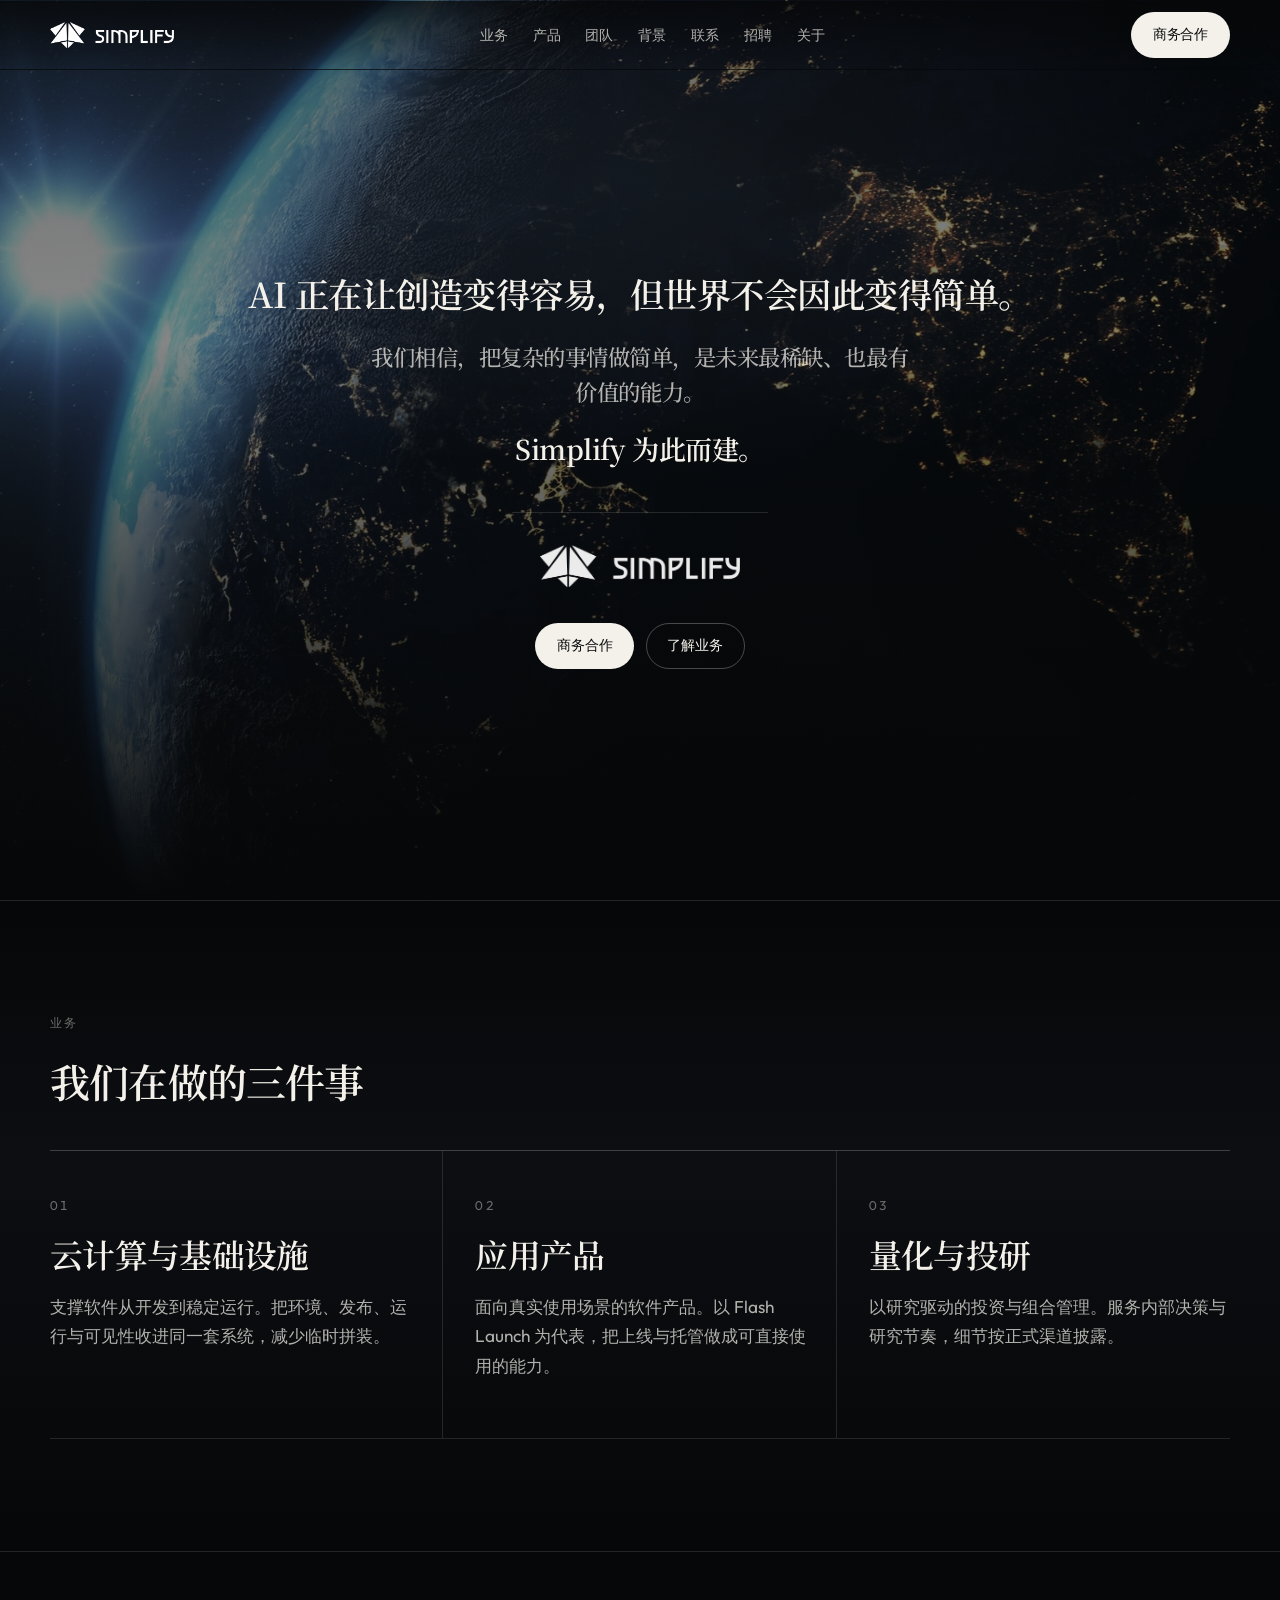
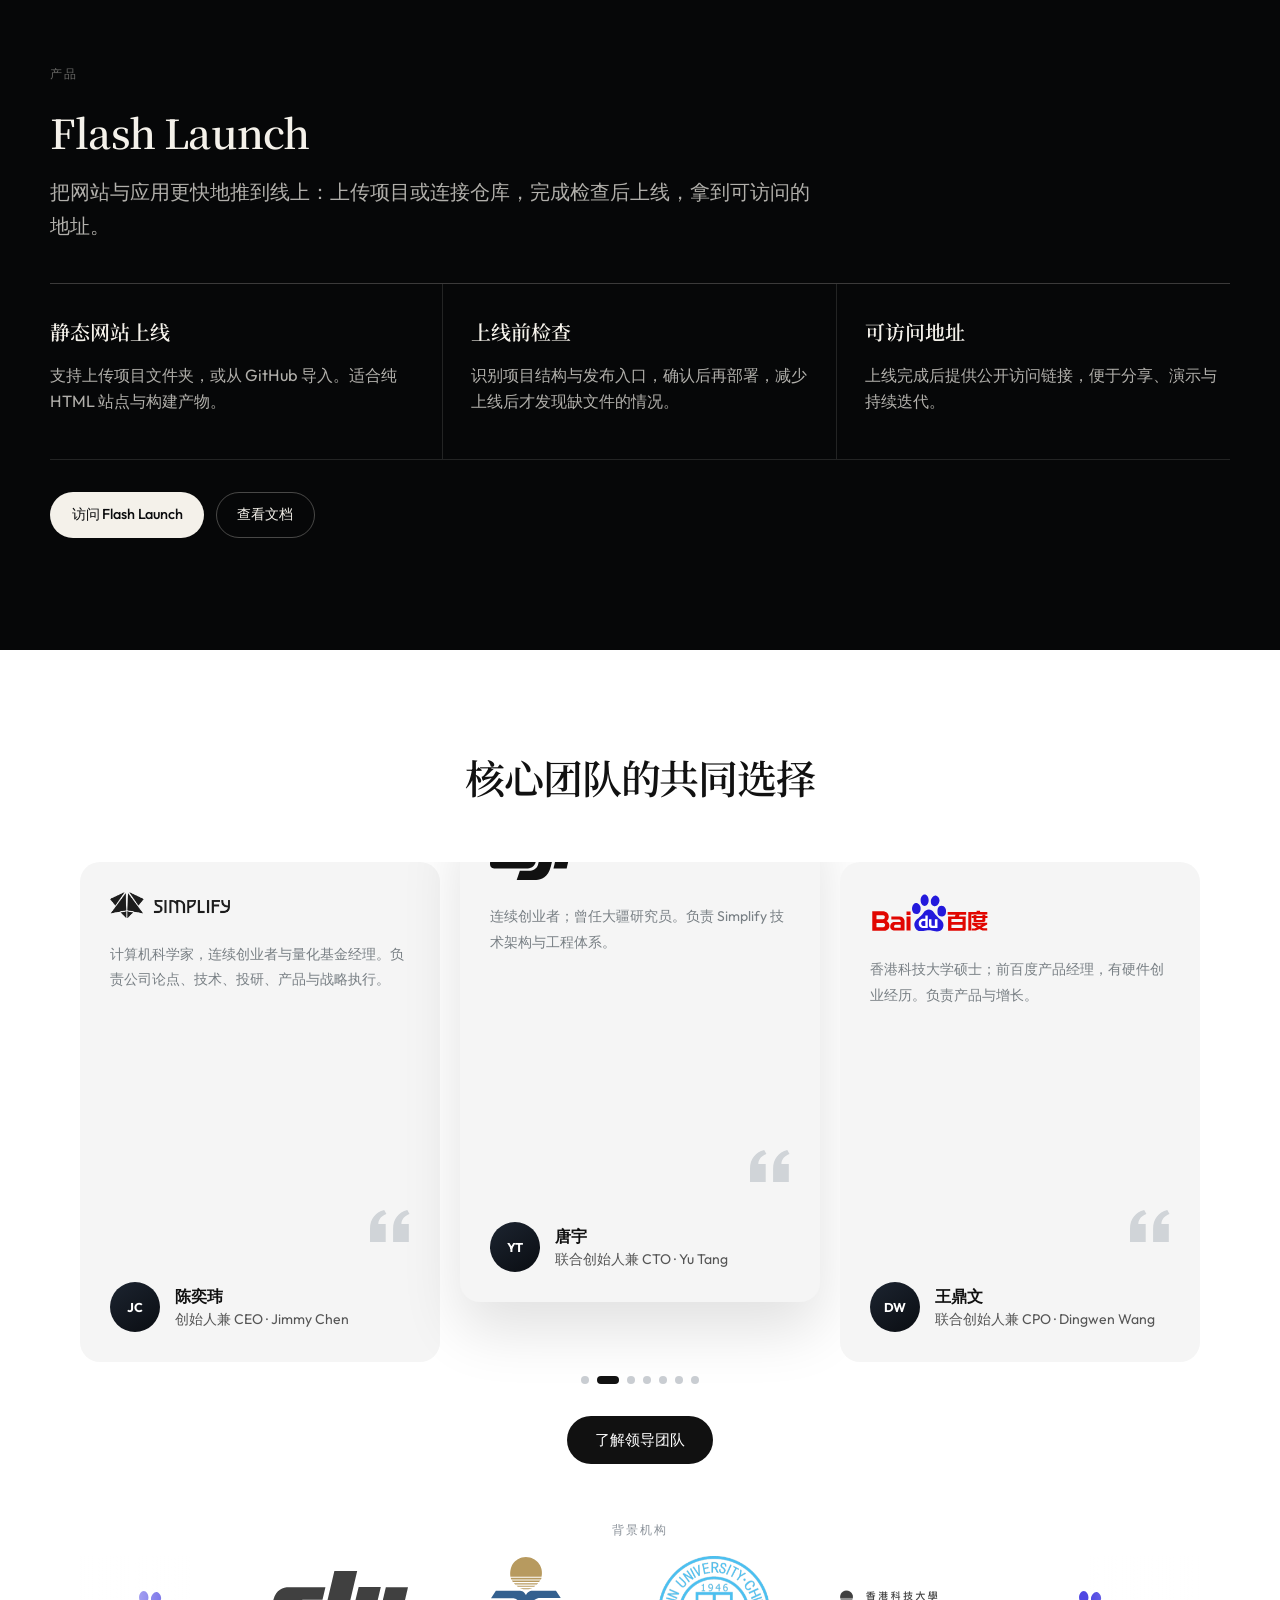
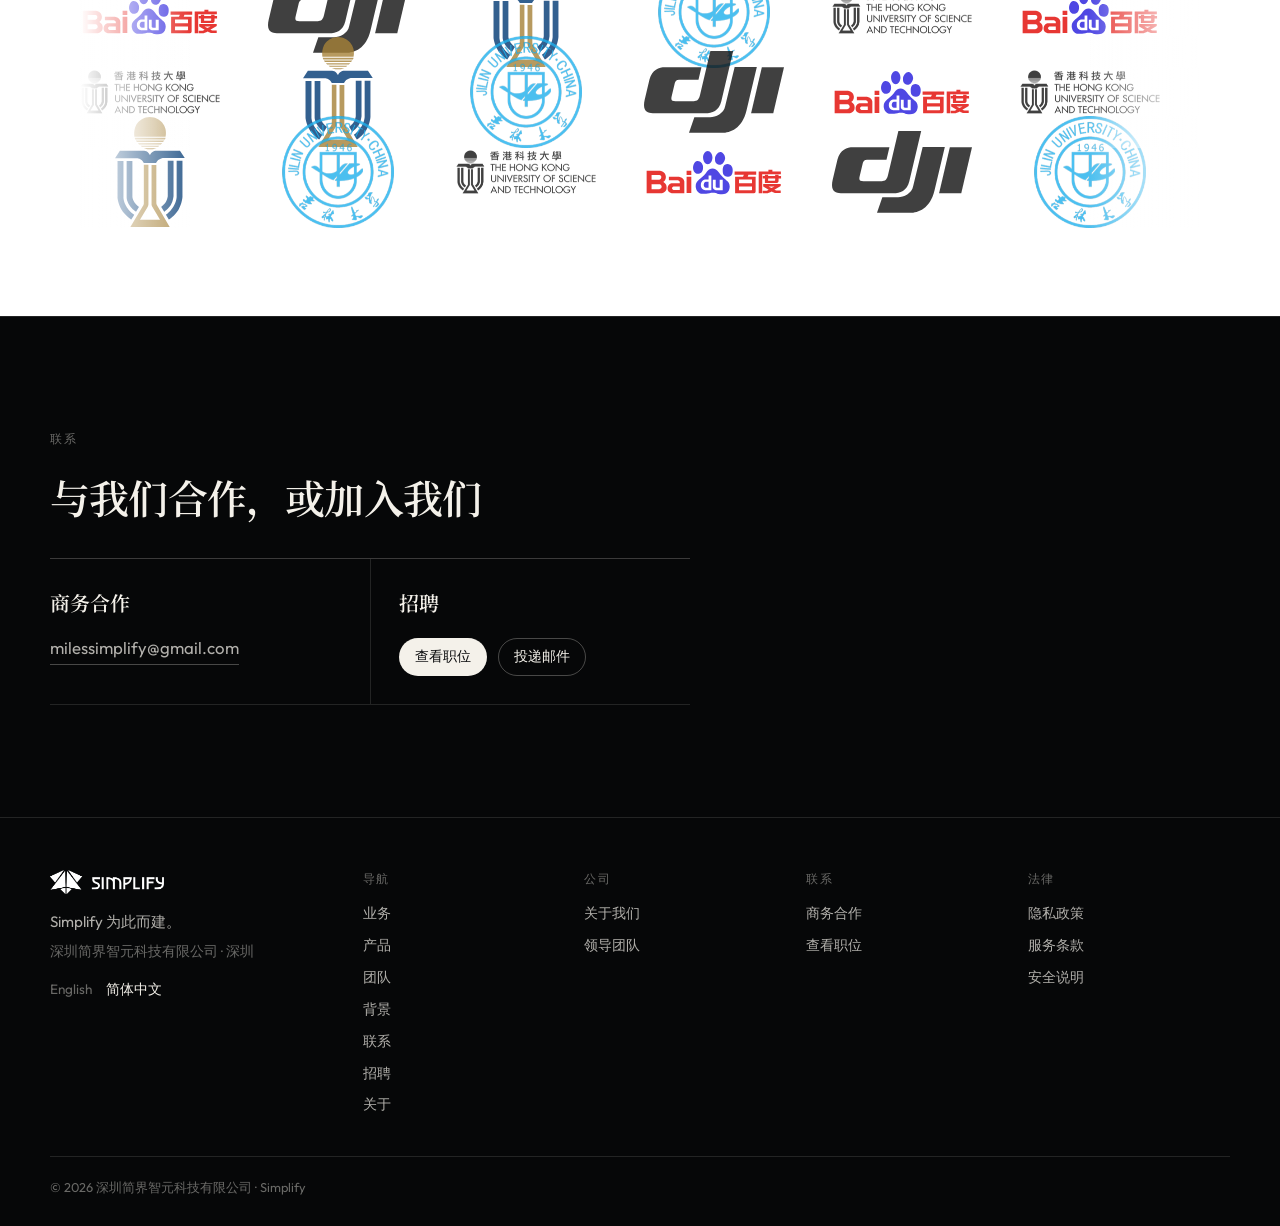
==== index.html @ 9beac7e3 "Keep the first thesis line from wrapping mid-phrase. Co-authored-by: Cursor <cursoragent@cursor.com>" ====
<!doctype html>
<html lang="zh-CN">
  <head>
    <meta charset="utf-8">
    <meta name="viewport" content="width=device-width, initial-scale=1">
    <title>Simplify · 深圳简界智元科技有限公司</title>
    <meta name="description" content="AI 正在让创造变得容易，但世界不会因此变得简单。我们相信，把复杂的事情做简单，是未来最稀缺、也最有价值的能力。Simplify 为此而建。">
    <meta name="theme-color" content="#060708">
    <link rel="canonical" href="https://add-miles.github.io/simplify-brand-site/">
    <meta property="og:type" content="website">
    <meta property="og:site_name" content="Simplify">
    <meta property="og:title" content="Simplify · 深圳简界智元科技有限公司">
    <meta property="og:description" content="AI 正在让创造变得容易，但世界不会因此变得简单。我们相信，把复杂的事情做简单，是未来最稀缺、也最有价值的能力。Simplify 为此而建。">
    <meta property="og:locale" content="zh_CN">
    <link rel="icon" href="assets/simplify-favicon-v2.svg" type="image/svg+xml">
    <link rel="preconnect" href="https://fonts.googleapis.com">
    <link rel="preconnect" href="https://fonts.gstatic.com" crossorigin>
    <link href="https://fonts.googleapis.com/css2?family=Noto+Serif+SC:wght@500;600;700&family=Outfit:wght@400;500;600;700&display=swap" rel="stylesheet">
    <link rel="stylesheet" href="css/site.css?v=3line-fix">
    <link rel="stylesheet" href="vendor/swiper/swiper-bundle.min.css">
  </head>
  <body>
    <header class="top" id="header" data-at-top="true">
      <div class="top-shell">
        <nav class="nav" aria-label="主导航">
          <a class="logo" href="./" aria-label="Simplify 首页">
            <img src="assets/simplify-logo-white.png" alt="SIMPLIFY" width="150" height="32">
          </a>
          <div class="nav-mid" id="nav-links">
            <a class="nav-a" href="#work">业务</a>
            <a class="nav-a" href="#products">产品</a>
            <a class="nav-a" href="#team">团队</a>
            <a class="nav-a" href="#background">背景</a>
            <a class="nav-a" href="#contact">联系</a>
            <a class="nav-a" href="https://simplify-net.com/zh-cn/careers/">招聘</a>
            <a class="nav-a" href="https://simplify-net.com/zh-cn/about/">关于</a>
          </div>
          <div class="nav-end">
            <a class="btn btn-light" href="#contact">商务合作</a>
            <button class="burger" type="button" id="menu-btn" aria-controls="nav-links" aria-expanded="false">
              <span class="sr">菜单</span>
              <i></i>
            </button>
          </div>
        </nav>
      </div>
    </header>

    <main id="main">
      <section class="hero" id="hero">
        <div class="hero-media" aria-hidden="true">
          <video class="hero-video" autoplay muted loop playsinline poster="assets/video/earth-poster.jpg">
            <source src="assets/video/earth-bg.mp4" type="video/mp4">
          </video>
          <div class="hero-veil"></div>
        </div>
        <div class="shell hero-inner" data-reveal>
          <h1 class="display">
            <span class="thesis-lead">AI 正在让创造变得容易，但世界不会因此变得简单。</span>
            <span class="thesis-belief">我们相信，把复杂的事情做简单，是未来最稀缺、也最有价值的能力。</span>
            <span class="thesis-close">Simplify 为此而建。</span>
          </h1>
          <div class="hero-brand">
            <img src="assets/simplify-logo-white.png" alt="SIMPLIFY" width="220" height="48">
          </div>
          <div class="actions">
            <a class="btn btn-light" href="#contact">商务合作</a>
            <a class="btn btn-ghost" href="#work">了解业务</a>
          </div>
        </div>
      </section>

      <section class="band band-work" id="work">
        <div class="shell" data-reveal>
          <p class="section-label">业务</p>
          <h2 class="title work-title">我们在做的三件事</h2>
          <div class="work-rail">
            <article class="work-item">
              <span class="work-index">01</span>
              <h3>云计算与基础设施</h3>
              <p>支撑软件从开发到稳定运行。把环境、发布、运行与可见性收进同一套系统，减少临时拼装。</p>
            </article>
            <article class="work-item">
              <span class="work-index">02</span>
              <h3>应用产品</h3>
              <p>面向真实使用场景的软件产品。以 Flash Launch 为代表，把上线与托管做成可直接使用的能力。</p>
            </article>
            <article class="work-item">
              <span class="work-index">03</span>
              <h3>量化与投研</h3>
              <p>以研究驱动的投资与组合管理。服务内部决策与研究节奏，细节按正式渠道披露。</p>
            </article>
          </div>
        </div>
      </section>

      <section class="band band-products" id="products">
        <div class="shell" data-reveal>
          <p class="section-label">产品</p>
          <h2 class="title">Flash Launch</h2>
          <p class="product-lead">把网站与应用更快地推到线上：上传项目或连接仓库，完成检查后上线，拿到可访问的地址。</p>
          <div class="product-panel">
            <article class="product-point">
              <h3>静态网站上线</h3>
              <p>支持上传项目文件夹，或从 GitHub 导入。适合纯 HTML 站点与构建产物。</p>
            </article>
            <article class="product-point">
              <h3>上线前检查</h3>
              <p>识别项目结构与发布入口，确认后再部署，减少上线后才发现缺文件的情况。</p>
            </article>
            <article class="product-point">
              <h3>可访问地址</h3>
              <p>上线完成后提供公开访问链接，便于分享、演示与持续迭代。</p>
            </article>
          </div>
          <div class="actions product-actions">
            <a class="btn btn-light" href="https://www.flashlaunch.net/" target="_blank" rel="noopener noreferrer">访问 Flash Launch</a>
            <a class="btn btn-ghost" href="https://www.flashlaunch.net/docs/flash-launch/deploy-a-static-site" target="_blank" rel="noopener noreferrer">查看文档</a>
          </div>
        </div>
      </section>

      <section class="sx-light-section" id="team">
        <div class="sx-light-inner">
          <div class="sx-heading-wrap">
            <h2 class="sx-heading">核心团队的共同选择</h2>
          </div>
          <div class="div-block-34">
            <div class="swiper team_swiper">
              <div class="swiper-wrapper team_swiper_w">
                <div class="swiper-slide team_swiper_slide">
                  <div class="team_swiper_item">
                    <div class="div-block-37">
                      <img class="image-14 sx-logo-on-light" src="assets/simplify-logo-white.png" alt="" loading="lazy" width="120" height="40">
                      <div class="div-block-38">
                        <div class="div-block-35">
                          <p class="paragraph-2">计算机科学家，连续创业者与量化基金经理。负责公司论点、技术、投研、产品与战略执行。</p>
                        </div>
                        <div class="div-block-36">
                          <img class="image-15" src="assets/quote-sparkx.svg" alt="" width="40" height="32" loading="lazy">
                        </div>
                      </div>
                    </div>
                    <div class="div-block-39">
                      <span class="image-16" aria-hidden="true">JC</span>
                      <div class="div-block-40">
                        <h3 class="heading-4">陈奕玮</h3>
                        <div class="text-block-7">创始人兼 CEO · Jimmy Chen</div>
                      </div>
                    </div>
                  </div>
                </div>
                <div class="swiper-slide team_swiper_slide">
                  <div class="team_swiper_item">
                    <div class="div-block-37">
                      <img class="image-14" src="assets/logos/dji-dark.svg" alt="" loading="lazy" width="120" height="40">
                      <div class="div-block-38">
                        <div class="div-block-35">
                          <p class="paragraph-2">连续创业者；曾任大疆研究员。负责 Simplify 技术架构与工程体系。</p>
                        </div>
                        <div class="div-block-36">
                          <img class="image-15" src="assets/quote-sparkx.svg" alt="" width="40" height="32" loading="lazy">
                        </div>
                      </div>
                    </div>
                    <div class="div-block-39">
                      <span class="image-16" aria-hidden="true">YT</span>
                      <div class="div-block-40">
                        <h3 class="heading-4">唐宇</h3>
                        <div class="text-block-7">联合创始人兼 CTO · Yu Tang</div>
                      </div>
                    </div>
                  </div>
                </div>
                <div class="swiper-slide team_swiper_slide">
                  <div class="team_swiper_item">
                    <div class="div-block-37">
                      <img class="image-14" src="assets/logos/baidu.svg" alt="" loading="lazy" width="120" height="40">
                      <div class="div-block-38">
                        <div class="div-block-35">
                          <p class="paragraph-2">香港科技大学硕士；前百度产品经理，有硬件创业经历。负责产品与增长。</p>
                        </div>
                        <div class="div-block-36">
                          <img class="image-15" src="assets/quote-sparkx.svg" alt="" width="40" height="32" loading="lazy">
                        </div>
                      </div>
                    </div>
                    <div class="div-block-39">
                      <span class="image-16" aria-hidden="true">DW</span>
                      <div class="div-block-40">
                        <h3 class="heading-4">王鼎文</h3>
                        <div class="text-block-7">联合创始人兼 CPO · Dingwen Wang</div>
                      </div>
                    </div>
                  </div>
                </div>
                <div class="swiper-slide team_swiper_slide">
                  <div class="team_swiper_item">
                    <div class="div-block-37">
                      <img class="image-14 logo-darken" src="assets/logos/hkust-word.png" alt="" loading="lazy" width="120" height="40">
                      <div class="div-block-38">
                        <div class="div-block-35">
                          <p class="paragraph-2">公开市场研究、交易与投资组合管理。在 Simplify 侧负责美股多空与组合相关决策。</p>
                        </div>
                        <div class="div-block-36">
                          <img class="image-15" src="assets/quote-sparkx.svg" alt="" width="40" height="32" loading="lazy">
                        </div>
                      </div>
                    </div>
                    <div class="div-block-39">
                      <span class="image-16" aria-hidden="true">TG</span>
                      <div class="div-block-40">
                        <h3 class="heading-4">郭同顺</h3>
                        <div class="text-block-7">美股多空股票基金经理 · Tongshun Guo</div>
                      </div>
                    </div>
                  </div>
                </div>
                <div class="swiper-slide team_swiper_slide">
                  <div class="team_swiper_item">
                    <div class="div-block-37">
                      <img class="image-14 sx-logo-on-light" src="assets/simplify-logo-white.png" alt="" loading="lazy" width="120" height="40">
                      <div class="div-block-38">
                        <div class="div-block-35">
                          <p class="paragraph-2">业务拓展、商务与伙伴关系，对接外部资源与机构沟通。</p>
                        </div>
                        <div class="div-block-36">
                          <img class="image-15" src="assets/quote-sparkx.svg" alt="" width="40" height="32" loading="lazy">
                        </div>
                      </div>
                    </div>
                    <div class="div-block-39">
                      <span class="image-16" aria-hidden="true">JL</span>
                      <div class="div-block-40">
                        <h3 class="heading-4">廖俊承</h3>
                        <div class="text-block-7">商务发展与商业合作 · Juncheng Liao</div>
                      </div>
                    </div>
                  </div>
                </div>
                <div class="swiper-slide team_swiper_slide">
                  <div class="team_swiper_item">
                    <div class="div-block-37">
                      <img class="image-14" src="assets/logos/hkust-symbol.svg" alt="" loading="lazy" width="120" height="40">
                      <div class="div-block-38">
                        <div class="div-block-35">
                          <p class="paragraph-2">工程交付与产品实现，把方案推进到可运行的状态。</p>
                        </div>
                        <div class="div-block-36">
                          <img class="image-15" src="assets/quote-sparkx.svg" alt="" width="40" height="32" loading="lazy">
                        </div>
                      </div>
                    </div>
                    <div class="div-block-39">
                      <span class="image-16" aria-hidden="true">XB</span>
                      <div class="div-block-40">
                        <h3 class="heading-4">徐彼岸</h3>
                        <div class="text-block-7">创始工程师 · Xu Bian</div>
                      </div>
                    </div>
                  </div>
                </div>
                <div class="swiper-slide team_swiper_slide">
                  <div class="team_swiper_item">
                    <div class="div-block-37">
                      <img class="image-14" src="assets/logos/jlu.png" alt="" loading="lazy" width="120" height="40">
                      <div class="div-block-38">
                        <div class="div-block-35">
                          <p class="paragraph-2">吉林大学公共管理与法学双学位；香港科技大学硕士。负责法务与运营。</p>
                        </div>
                        <div class="div-block-36">
                          <img class="image-15" src="assets/quote-sparkx.svg" alt="" width="40" height="32" loading="lazy">
                        </div>
                      </div>
                    </div>
                    <div class="div-block-39">
                      <span class="image-16" aria-hidden="true">YZ</span>
                      <div class="div-block-40">
                        <h3 class="heading-4">郑宇琛</h3>
                        <div class="text-block-7">法务与运营 · Yuchen Zheng</div>
                      </div>
                    </div>
                  </div>
                </div>
              </div>
              <div class="swiper-pagination team_s_p"></div>
            </div>
            <a class="sx-case-btn" href="https://simplify-net.com/zh-cn/leadership/">了解领导团队</a>
          </div>

          <div class="div-block-41" id="background">
            <p class="sx-bg-label">背景机构</p>
            <div class="logos-marquee" aria-label="机构标识滚动">
              <div class="home-logo-wrapper">
            <div class="clients-grid logo-animate">
              <img class="client-logo" src="assets/logos/baidu.svg" alt="" loading="eager" width="140" height="70">
              <img class="client-logo" src="assets/logos/dji-dark.svg" alt="" loading="eager" width="140" height="70">
              <img class="client-logo" src="assets/logos/hkust-symbol.svg" alt="" loading="eager" width="140" height="70">
              <img class="client-logo" src="assets/logos/jlu.png" alt="" loading="eager" width="140" height="70">
              <img class="client-logo logo-darken" src="assets/logos/hkust-word.png" alt="" loading="eager" width="140" height="70">
              <img class="client-logo" src="assets/logos/baidu.svg" alt="" loading="eager" width="140" height="70">
              <img class="client-logo" src="assets/logos/dji-dark.svg" alt="" loading="eager" width="140" height="70">
              <img class="client-logo" src="assets/logos/jlu.png" alt="" loading="eager" width="140" height="70">
              <img class="client-logo" src="assets/logos/hkust-symbol.svg" alt="" loading="eager" width="140" height="70">
              <img class="client-logo logo-darken" src="assets/logos/hkust-word.png" alt="" loading="eager" width="140" height="70">
            </div>
            <div class="clients-grid logo-animate" aria-hidden="true">
              <img class="client-logo" src="assets/logos/baidu.svg" alt="" loading="eager" width="140" height="70">
              <img class="client-logo" src="assets/logos/dji-dark.svg" alt="" loading="eager" width="140" height="70">
              <img class="client-logo" src="assets/logos/hkust-symbol.svg" alt="" loading="eager" width="140" height="70">
              <img class="client-logo" src="assets/logos/jlu.png" alt="" loading="eager" width="140" height="70">
              <img class="client-logo logo-darken" src="assets/logos/hkust-word.png" alt="" loading="eager" width="140" height="70">
              <img class="client-logo" src="assets/logos/baidu.svg" alt="" loading="eager" width="140" height="70">
              <img class="client-logo" src="assets/logos/dji-dark.svg" alt="" loading="eager" width="140" height="70">
              <img class="client-logo" src="assets/logos/jlu.png" alt="" loading="eager" width="140" height="70">
              <img class="client-logo" src="assets/logos/hkust-symbol.svg" alt="" loading="eager" width="140" height="70">
              <img class="client-logo logo-darken" src="assets/logos/hkust-word.png" alt="" loading="eager" width="140" height="70">
            </div>
            <div class="clients-grid logo-animate" aria-hidden="true">
              <img class="client-logo" src="assets/logos/baidu.svg" alt="" loading="eager" width="140" height="70">
              <img class="client-logo" src="assets/logos/dji-dark.svg" alt="" loading="eager" width="140" height="70">
              <img class="client-logo" src="assets/logos/hkust-symbol.svg" alt="" loading="eager" width="140" height="70">
              <img class="client-logo" src="assets/logos/jlu.png" alt="" loading="eager" width="140" height="70">
              <img class="client-logo logo-darken" src="assets/logos/hkust-word.png" alt="" loading="eager" width="140" height="70">
              <img class="client-logo" src="assets/logos/baidu.svg" alt="" loading="eager" width="140" height="70">
              <img class="client-logo" src="assets/logos/dji-dark.svg" alt="" loading="eager" width="140" height="70">
              <img class="client-logo" src="assets/logos/jlu.png" alt="" loading="eager" width="140" height="70">
              <img class="client-logo" src="assets/logos/hkust-symbol.svg" alt="" loading="eager" width="140" height="70">
              <img class="client-logo logo-darken" src="assets/logos/hkust-word.png" alt="" loading="eager" width="140" height="70">
            </div>
                <div class="home-logo-left-gradient" aria-hidden="true"></div>
                <div class="home-logo-left-gradient right" aria-hidden="true"></div>
              </div>
              <div class="home-logo-wrapper bottom">
            <div class="clients-grid logo-animate-alt">
              <img class="client-logo logo-darken" src="assets/logos/hkust-word.png" alt="" loading="eager" width="140" height="70">
              <img class="client-logo" src="assets/logos/hkust-symbol.svg" alt="" loading="eager" width="140" height="70">
              <img class="client-logo" src="assets/logos/jlu.png" alt="" loading="eager" width="140" height="70">
              <img class="client-logo" src="assets/logos/dji-dark.svg" alt="" loading="eager" width="140" height="70">
              <img class="client-logo" src="assets/logos/baidu.svg" alt="" loading="eager" width="140" height="70">
              <img class="client-logo logo-darken" src="assets/logos/hkust-word.png" alt="" loading="eager" width="140" height="70">
              <img class="client-logo" src="assets/logos/jlu.png" alt="" loading="eager" width="140" height="70">
              <img class="client-logo" src="assets/logos/hkust-symbol.svg" alt="" loading="eager" width="140" height="70">
              <img class="client-logo" src="assets/logos/dji-dark.svg" alt="" loading="eager" width="140" height="70">
              <img class="client-logo" src="assets/logos/baidu.svg" alt="" loading="eager" width="140" height="70">
            </div>
            <div class="clients-grid logo-animate-alt" aria-hidden="true">
              <img class="client-logo logo-darken" src="assets/logos/hkust-word.png" alt="" loading="eager" width="140" height="70">
              <img class="client-logo" src="assets/logos/hkust-symbol.svg" alt="" loading="eager" width="140" height="70">
              <img class="client-logo" src="assets/logos/jlu.png" alt="" loading="eager" width="140" height="70">
              <img class="client-logo" src="assets/logos/dji-dark.svg" alt="" loading="eager" width="140" height="70">
              <img class="client-logo" src="assets/logos/baidu.svg" alt="" loading="eager" width="140" height="70">
              <img class="client-logo logo-darken" src="assets/logos/hkust-word.png" alt="" loading="eager" width="140" height="70">
              <img class="client-logo" src="assets/logos/jlu.png" alt="" loading="eager" width="140" height="70">
              <img class="client-logo" src="assets/logos/hkust-symbol.svg" alt="" loading="eager" width="140" height="70">
              <img class="client-logo" src="assets/logos/dji-dark.svg" alt="" loading="eager" width="140" height="70">
              <img class="client-logo" src="assets/logos/baidu.svg" alt="" loading="eager" width="140" height="70">
            </div>
            <div class="clients-grid logo-animate-alt" aria-hidden="true">
              <img class="client-logo logo-darken" src="assets/logos/hkust-word.png" alt="" loading="eager" width="140" height="70">
              <img class="client-logo" src="assets/logos/hkust-symbol.svg" alt="" loading="eager" width="140" height="70">
              <img class="client-logo" src="assets/logos/jlu.png" alt="" loading="eager" width="140" height="70">
              <img class="client-logo" src="assets/logos/dji-dark.svg" alt="" loading="eager" width="140" height="70">
              <img class="client-logo" src="assets/logos/baidu.svg" alt="" loading="eager" width="140" height="70">
              <img class="client-logo logo-darken" src="assets/logos/hkust-word.png" alt="" loading="eager" width="140" height="70">
              <img class="client-logo" src="assets/logos/jlu.png" alt="" loading="eager" width="140" height="70">
              <img class="client-logo" src="assets/logos/hkust-symbol.svg" alt="" loading="eager" width="140" height="70">
              <img class="client-logo" src="assets/logos/dji-dark.svg" alt="" loading="eager" width="140" height="70">
              <img class="client-logo" src="assets/logos/baidu.svg" alt="" loading="eager" width="140" height="70">
            </div>
                <div class="home-logo-left-gradient" aria-hidden="true"></div>
                <div class="home-logo-left-gradient right" aria-hidden="true"></div>
              </div>
              <div class="home-logo-wrapper bottom">
            <div class="clients-grid logo-animate logo-fast">
              <img class="client-logo" src="assets/logos/hkust-symbol.svg" alt="" loading="eager" width="140" height="70">
              <img class="client-logo" src="assets/logos/jlu.png" alt="" loading="eager" width="140" height="70">
              <img class="client-logo logo-darken" src="assets/logos/hkust-word.png" alt="" loading="eager" width="140" height="70">
              <img class="client-logo" src="assets/logos/baidu.svg" alt="" loading="eager" width="140" height="70">
              <img class="client-logo" src="assets/logos/dji-dark.svg" alt="" loading="eager" width="140" height="70">
              <img class="client-logo" src="assets/logos/jlu.png" alt="" loading="eager" width="140" height="70">
              <img class="client-logo" src="assets/logos/hkust-symbol.svg" alt="" loading="eager" width="140" height="70">
              <img class="client-logo logo-darken" src="assets/logos/hkust-word.png" alt="" loading="eager" width="140" height="70">
              <img class="client-logo" src="assets/logos/baidu.svg" alt="" loading="eager" width="140" height="70">
              <img class="client-logo" src="assets/logos/dji-dark.svg" alt="" loading="eager" width="140" height="70">
            </div>
            <div class="clients-grid logo-animate logo-fast" aria-hidden="true">
              <img class="client-logo" src="assets/logos/hkust-symbol.svg" alt="" loading="eager" width="140" height="70">
              <img class="client-logo" src="assets/logos/jlu.png" alt="" loading="eager" width="140" height="70">
              <img class="client-logo logo-darken" src="assets/logos/hkust-word.png" alt="" loading="eager" width="140" height="70">
              <img class="client-logo" src="assets/logos/baidu.svg" alt="" loading="eager" width="140" height="70">
              <img class="client-logo" src="assets/logos/dji-dark.svg" alt="" loading="eager" width="140" height="70">
              <img class="client-logo" src="assets/logos/jlu.png" alt="" loading="eager" width="140" height="70">
              <img class="client-logo" src="assets/logos/hkust-symbol.svg" alt="" loading="eager" width="140" height="70">
              <img class="client-logo logo-darken" src="assets/logos/hkust-word.png" alt="" loading="eager" width="140" height="70">
              <img class="client-logo" src="assets/logos/baidu.svg" alt="" loading="eager" width="140" height="70">
              <img class="client-logo" src="assets/logos/dji-dark.svg" alt="" loading="eager" width="140" height="70">
            </div>
            <div class="clients-grid logo-animate logo-fast" aria-hidden="true">
              <img class="client-logo" src="assets/logos/hkust-symbol.svg" alt="" loading="eager" width="140" height="70">
              <img class="client-logo" src="assets/logos/jlu.png" alt="" loading="eager" width="140" height="70">
              <img class="client-logo logo-darken" src="assets/logos/hkust-word.png" alt="" loading="eager" width="140" height="70">
              <img class="client-logo" src="assets/logos/baidu.svg" alt="" loading="eager" width="140" height="70">
              <img class="client-logo" src="assets/logos/dji-dark.svg" alt="" loading="eager" width="140" height="70">
              <img class="client-logo" src="assets/logos/jlu.png" alt="" loading="eager" width="140" height="70">
              <img class="client-logo" src="assets/logos/hkust-symbol.svg" alt="" loading="eager" width="140" height="70">
              <img class="client-logo logo-darken" src="assets/logos/hkust-word.png" alt="" loading="eager" width="140" height="70">
              <img class="client-logo" src="assets/logos/baidu.svg" alt="" loading="eager" width="140" height="70">
              <img class="client-logo" src="assets/logos/dji-dark.svg" alt="" loading="eager" width="140" height="70">
            </div>
                <div class="home-logo-left-gradient" aria-hidden="true"></div>
                <div class="home-logo-left-gradient right" aria-hidden="true"></div>
              </div>
            </div>
          </div>
        </div>
      </section>

      <section class="band band-contact" id="contact">
        <div class="shell contact-shell" data-reveal>
          <p class="section-label">联系</p>
          <h2 class="title">与我们合作，或加入我们</h2>
          <div class="contact-panel">
            <article class="contact">
              <h3>商务合作</h3>
              <a class="mail" href="mailto:milessimplify@gmail.com?subject=商务合作-Simplify">milessimplify@gmail.com</a>
            </article>
            <article class="contact">
              <h3>招聘</h3>
              <div class="actions">
                <a class="btn btn-light btn-sm" href="https://simplify-net.com/zh-cn/careers/">查看职位</a>
                <a class="btn btn-ghost btn-sm" href="mailto:career@simplify-net.com?subject=求职申请">投递邮件</a>
              </div>
            </article>
          </div>
        </div>
      </section>
    </main>

    <footer class="foot">
      <div class="shell foot-grid">
        <div class="foot-brand">
          <img src="assets/simplify-logo-white.png" alt="SIMPLIFY" width="132" height="28">
          <p class="foot-tag">Simplify 为此而建。</p>
          <p class="foot-entity">深圳简界智元科技有限公司 · 深圳</p>
          <div class="lang">
            <a href="https://simplify-net.com/" lang="en">English</a>
            <a href="./" lang="zh-CN" aria-current="true">简体中文</a>
          </div>
        </div>
        <div class="foot-col">
          <h2>导航</h2>
          <div class="foot-nav">
            <a href="#work">业务</a>
            <a href="#products">产品</a>
            <a href="#team">团队</a>
            <a href="#background">背景</a>
            <a href="#contact">联系</a>
            <a href="https://simplify-net.com/zh-cn/careers/">招聘</a>
            <a href="https://simplify-net.com/zh-cn/about/">关于</a>
          </div>
        </div>
        <div class="foot-col">
          <h2>公司</h2>
          <a href="https://simplify-net.com/zh-cn/about/">关于我们</a>
          <a href="https://simplify-net.com/zh-cn/leadership/">领导团队</a>
        </div>
        <div class="foot-col">
          <h2>联系</h2>
          <a href="mailto:milessimplify@gmail.com">商务合作</a>
          <a href="https://simplify-net.com/zh-cn/careers/">查看职位</a>
        </div>
        <div class="foot-col">
          <h2>法律</h2>
          <a href="https://simplify-net.com/zh-cn/legal/privacy/">隐私政策</a>
          <a href="https://simplify-net.com/zh-cn/legal/terms/">服务条款</a>
          <a href="https://simplify-net.com/zh-cn/legal/security/">安全说明</a>
        </div>
      </div>
      <div class="shell foot-bar">© 2026 深圳简界智元科技有限公司 · Simplify</div>
    </footer>

    <script src="vendor/swiper/swiper-bundle.min.js"></script>
    <script src="js/site.js?v=content-v1"></script>
  </body>
</html>
---- css/site.css ----
/* Simplify company homepage — thesis layout
   Signature: long thesis as hero composition + brand mark + three business rails
*/

:root {
  --bg: #060708;
  --bg-2: #0c0e12;
  --ink: #f4f1ea;
  --ink-2: rgba(244, 241, 234, 0.72);
  --ink-3: rgba(244, 241, 234, 0.42);
  --line: rgba(244, 241, 234, 0.12);
  --line-strong: rgba(244, 241, 234, 0.22);
  --cta: #f4f1ea;
  --cta-ink: #0a0b0d;
  --max: 1180px;
  --nav: 70px;
  --font: "Outfit", "PingFang SC", "Hiragino Sans GB", "Noto Sans SC", "Microsoft YaHei", sans-serif;
  --display: "Noto Serif SC", "Songti SC", "SimSun", serif;
  --ease: cubic-bezier(0.22, 1, 0.36, 1);
  --scroll: 0;
}

*,
*::before,
*::after {
  box-sizing: border-box;
}

html {
  scroll-behavior: smooth;
}

body {
  margin: 0;
  min-height: 100%;
  color: var(--ink);
  font-family: var(--font);
  font-size: 16px;
  line-height: 1.6;
  background: var(--bg);
  -webkit-font-smoothing: antialiased;
  overflow-x: hidden;
}

img {
  display: block;
  max-width: 100%;
}

a {
  color: inherit;
  text-decoration: none;
}

p,
h1,
h2,
h3 {
  margin: 0;
}

button {
  font: inherit;
  color: inherit;
  background: 0 0;
  border: 0;
  cursor: pointer;
}

:focus-visible {
  outline: 2px solid rgba(244, 241, 234, 0.5);
  outline-offset: 3px;
}

.sr {
  position: absolute;
  width: 1px;
  height: 1px;
  overflow: hidden;
  clip: rect(0, 0, 0, 0);
}

.shell {
  width: min(calc(100% - 2.75rem), var(--max));
  margin-inline: auto;
}

/* ── Header ── */
body > .top,
.top {
  position: fixed;
  inset: 0 0 auto;
  z-index: 200;
  display: flex;
  justify-content: center;
  pointer-events: none;
  padding: calc(var(--scroll) * 12px) calc(var(--scroll) * 1rem) 0;
}

.top-shell {
  pointer-events: auto;
  width: calc(100% - var(--scroll) * clamp(2rem, 16vw, 12rem));
  max-width: calc(100vw * (1 - var(--scroll)) + 920px * var(--scroll));
  height: calc(var(--nav) - var(--scroll) * 8px);
  margin-inline: auto;
  border-radius: calc(var(--scroll) * 999px);
  border: 1px solid rgba(244, 241, 234, calc(var(--scroll) * 0.12));
  background: rgba(6, 7, 8, calc(0.02 + var(--scroll) * 0.62));
  transition:
    width 0.35s var(--ease),
    max-width 0.35s var(--ease),
    height 0.35s var(--ease),
    border-radius 0.35s var(--ease),
    border-color 0.35s var(--ease),
    background 0.35s var(--ease),
    box-shadow 0.35s var(--ease);
}

.top[data-at-top="true"] .top-shell {
  width: 100%;
  max-width: none;
  border-color: transparent;
  border-radius: 0;
  background: linear-gradient(180deg, rgba(6, 7, 8, 0.72), transparent);
  box-shadow: none;
  backdrop-filter: none;
  -webkit-backdrop-filter: none;
}

.top[data-at-top="false"] .top-shell {
  backdrop-filter: blur(16px);
  -webkit-backdrop-filter: blur(16px);
  box-shadow: 0 16px 48px rgba(0, 0, 0, 0.45);
}

.nav {
  height: 100%;
  width: min(calc(100% - 2.5rem), var(--max));
  margin-inline: auto;
  display: flex;
  align-items: center;
  justify-content: space-between;
  gap: 0.75rem;
}

.top[data-at-top="false"] .nav {
  width: 100%;
  padding-inline: 1.1rem;
}

.logo img {
  height: 26px;
  width: auto;
}

.nav-mid {
  display: flex;
  align-items: center;
  gap: 0.05rem;
}

.nav-a {
  padding: 0.45rem 0.75rem;
  border-radius: 999px;
  font-size: 0.88rem;
  color: var(--ink-2);
  transition: color 0.18s var(--ease), background 0.18s var(--ease);
}

.nav-a:hover {
  color: var(--ink);
}

.nav-a.is-on {
  color: var(--ink);
  background: rgba(244, 241, 234, 0.08);
}

.nav-end {
  display: flex;
  align-items: center;
  gap: 0.5rem;
}

.burger {
  display: none;
  width: 42px;
  height: 42px;
  place-items: center;
  border-radius: 10px;
  border: 1px solid var(--line-strong);
}

.burger i,
.burger i::before,
.burger i::after {
  display: block;
  width: 15px;
  height: 1.5px;
  background: var(--ink);
  transition: transform 0.2s var(--ease), top 0.2s var(--ease);
}

.burger i {
  position: relative;
}

.burger i::before,
.burger i::after {
  content: "";
  position: absolute;
  left: 0;
}

.burger i::before {
  top: -5px;
}

.burger i::after {
  top: 5px;
}

.top.is-open .burger i {
  background: transparent;
}

.top.is-open .burger i::before {
  top: 0;
  transform: rotate(45deg);
}

.top.is-open .burger i::after {
  top: 0;
  transform: rotate(-45deg);
}

.btn {
  display: inline-flex;
  align-items: center;
  justify-content: center;
  min-height: 46px;
  padding: 0 1.3rem;
  border-radius: 999px;
  border: 1px solid transparent;
  font-size: 0.9rem;
  font-weight: 500;
  letter-spacing: -0.01em;
  white-space: nowrap;
  transition: background 0.2s var(--ease), border-color 0.2s var(--ease), transform 0.15s var(--ease);
}

.btn:active {
  transform: scale(0.98);
}

.btn-light {
  background: var(--cta);
  color: var(--cta-ink);
}

.btn-light:hover {
  background: #fff;
}

.btn-ghost {
  border-color: rgba(244, 241, 234, 0.28);
  color: var(--ink);
}

.btn-ghost:hover {
  border-color: rgba(244, 241, 234, 0.55);
  background: rgba(244, 241, 234, 0.05);
}

.btn-sm {
  min-height: 38px;
  padding-inline: 0.95rem;
  font-size: 0.85rem;
}

.actions {
  display: flex;
  flex-wrap: wrap;
  gap: 0.7rem;
}

.section-label {
  font-size: 0.75rem;
  letter-spacing: 0.18em;
  text-transform: uppercase;
  color: var(--ink-3);
  margin-bottom: 1.5rem;
}

.title {
  font-family: var(--display);
  font-size: clamp(1.65rem, 3.2vw, 2.5rem);
  font-weight: 600;
  letter-spacing: -0.02em;
  line-height: 1.25;
  text-wrap: balance;
}

/* ── Hero thesis ── */
.hero {
  position: relative;
  min-height: 100dvh;
  display: flex;
  align-items: center;
  padding: calc(var(--nav) + 2.5rem) 0 4.5rem;
  overflow: clip;
}

.hero-media {
  position: absolute;
  inset: 0;
  z-index: 0;
}

.hero-video {
  width: 100%;
  height: 100%;
  object-fit: cover;
  object-position: center 40%;
  filter: saturate(0.7) brightness(0.72);
}

.hero-veil {
  position: absolute;
  inset: 0;
  background:
    linear-gradient(180deg, rgba(6, 7, 8, 0.42) 0%, rgba(6, 7, 8, 0.28) 38%, rgba(6, 7, 8, 0.72) 78%, var(--bg) 100%),
    radial-gradient(ellipse 80% 55% at 50% 20%, rgba(120, 140, 170, 0.14), transparent 60%);
}

.hero-inner {
  position: relative;
  z-index: 1;
  width: 100%;
  max-width: min(var(--max), 52rem);
  margin-inline: auto;
  text-align: center;
  display: flex;
  flex-direction: column;
  align-items: center;
}

.display {
  display: flex;
  flex-direction: column;
  align-items: center;
  gap: 1.35rem;
  width: 100%;
  font-family: var(--display);
  font-weight: 600;
  letter-spacing: -0.02em;
}

.thesis-lead,
.thesis-belief,
.thesis-close {
  display: block;
  width: 100%;
  text-align: center;
}

/* Line 1: keep as one visual line on desktop; avoid 因/此 mid-break */
.thesis-lead {
  font-size: clamp(1.35rem, 2.8vw, 2.15rem);
  line-height: 1.4;
  color: var(--ink);
  max-width: none;
  text-wrap: pretty;
}

.thesis-belief {
  font-size: clamp(1.05rem, 2.1vw, 1.4rem);
  line-height: 1.55;
  font-weight: 500;
  color: var(--ink-2);
  max-width: 34rem;
}

.thesis-close {
  font-size: clamp(1.25rem, 2.4vw, 1.7rem);
  line-height: 1.4;
  font-weight: 600;
  color: var(--ink);
  letter-spacing: -0.02em;
}

@media (min-width: 900px) {
  .thesis-lead {
    white-space: nowrap;
  }
}

.hero-brand {
  margin-top: 2.75rem;
  padding-top: 2rem;
  border-top: 1px solid var(--line);
  width: min(100%, 16rem);
}

.hero-brand img {
  width: min(100%, 200px);
  height: auto;
  margin-inline: auto;
  opacity: 0.92;
}

.hero-inner .actions {
  margin-top: 2.25rem;
  justify-content: center;
}

/* ── Work rail ── */
.band {
  padding: clamp(4.5rem, 9vw, 7rem) 0;
}

.band-work {
  background:
    linear-gradient(180deg, var(--bg), var(--bg-2) 40%, var(--bg));
  border-top: 1px solid var(--line);
}

.work-title {
  margin-bottom: 2.75rem;
  max-width: 12em;
}

.work-rail {
  display: grid;
  grid-template-columns: repeat(3, minmax(0, 1fr));
  gap: 0;
  border-top: 1px solid var(--line-strong);
}

.work-item {
  padding: 2.75rem 1.75rem 2.75rem 0;
  border-bottom: 1px solid var(--line);
  border-right: 1px solid var(--line);
  display: flex;
  flex-direction: column;
  gap: 1.1rem;
  min-height: 18rem;
}

.work-item:last-child {
  border-right: 0;
  padding-right: 0;
}

.work-item:first-child {
  padding-left: 0;
}

.work-item + .work-item {
  padding-left: 2rem;
}

.work-index {
  font-size: 0.8rem;
  letter-spacing: 0.18em;
  color: var(--ink-3);
  font-variant-numeric: tabular-nums;
}

.work-item h3 {
  font-family: var(--display);
  font-size: clamp(1.55rem, 2.6vw, 2.05rem);
  font-weight: 600;
  letter-spacing: -0.02em;
  line-height: 1.25;
}

.work-item p {
  font-size: 1.08rem;
  line-height: 1.7;
  color: var(--ink-2);
  max-width: 22em;
}

/* ── Products ── */
.band-products {
  border-top: 1px solid var(--line);
  background: var(--bg);
}

.band-products .title {
  margin-bottom: 1.1rem;
}

.product-lead {
  max-width: 38em;
  font-size: clamp(1.05rem, 2vw, 1.25rem);
  line-height: 1.7;
  color: var(--ink-2);
  margin-bottom: 2.5rem;
}

.product-panel {
  display: grid;
  grid-template-columns: repeat(3, minmax(0, 1fr));
  gap: 0;
  border-top: 1px solid var(--line-strong);
  margin-bottom: 2rem;
}

.product-point {
  padding: 2rem 1.5rem 2rem 0;
  border-bottom: 1px solid var(--line);
  border-right: 1px solid var(--line);
  display: flex;
  flex-direction: column;
  gap: 0.85rem;
  min-height: 11rem;
}

.product-point:last-child {
  border-right: 0;
  padding-right: 0;
}

.product-point + .product-point {
  padding-left: 1.75rem;
}

.product-point h3 {
  font-family: var(--display);
  font-size: 1.25rem;
  font-weight: 600;
}

.product-point p {
  font-size: 1.02rem;
  line-height: 1.65;
  color: var(--ink-2);
  max-width: 22em;
}

.product-actions {
  margin-top: 0.5rem;
}

/* ── Contact ── */
.band-contact {
  border-top: 1px solid var(--line);
  background: var(--bg);
}

.contact-shell .title {
  margin-bottom: 2.25rem;
  max-width: 14em;
}

.contact-panel {
  display: grid;
  grid-template-columns: 1fr 1fr;
  gap: 0;
  max-width: 40rem;
  border-top: 1px solid var(--line-strong);
}

.contact {
  display: flex;
  flex-direction: column;
  gap: 1rem;
  padding: 1.75rem 1.5rem 1.75rem 0;
  border-bottom: 1px solid var(--line);
}

.contact + .contact {
  padding-left: 1.75rem;
  border-left: 1px solid var(--line);
}

.contact h3 {
  font-family: var(--display);
  font-size: 1.25rem;
  font-weight: 600;
}

.mail {
  width: fit-content;
  font-size: 1.05rem;
  color: var(--ink-2);
  border-bottom: 1px solid rgba(244, 241, 234, 0.28);
  padding-bottom: 2px;
  transition: color 0.18s var(--ease), border-color 0.18s var(--ease);
}

.mail:hover {
  color: var(--ink);
  border-color: rgba(244, 241, 234, 0.65);
}

.contact .actions {
  margin-top: 0.15rem;
}

/* ── Footer ── */
.foot {
  padding: 3.25rem 0 1.75rem;
  border-top: 1px solid var(--line);
}

.foot-grid {
  display: grid;
  grid-template-columns: 1.45fr repeat(4, 1fr);
  gap: 1.75rem 1.2rem;
}

.foot-brand img {
  height: 24px;
  width: auto;
  margin-bottom: 1rem;
}

.foot-tag {
  color: var(--ink-2);
  font-size: 0.95rem;
  margin-bottom: 0.45rem;
}

.foot-entity {
  color: var(--ink-3);
  font-size: 0.85rem;
  margin-bottom: 1rem;
}

.lang {
  display: flex;
  gap: 0.85rem;
  font-size: 0.85rem;
  color: var(--ink-3);
}

.lang a[aria-current="true"] {
  color: var(--ink);
}

.foot-col {
  display: flex;
  flex-direction: column;
  gap: 0.55rem;
  font-size: 0.9rem;
  color: var(--ink-2);
}

.foot-col h2 {
  font-size: 0.72rem;
  letter-spacing: 0.14em;
  text-transform: uppercase;
  color: var(--ink-3);
  font-weight: 500;
  font-family: var(--font);
  margin-bottom: 0.35rem;
}

.foot-col a:hover {
  color: var(--ink);
}

.foot-nav {
  display: flex;
  flex-direction: column;
  gap: 0.55rem;
}

.foot-bar {
  margin-top: 2.5rem;
  padding-top: 1.25rem;
  border-top: 1px solid var(--line);
  font-size: 0.8rem;
  color: var(--ink-3);
}

/* Reveal */
[data-reveal] {
  opacity: 0;
  transform: translateY(18px);
  transition: opacity 0.85s var(--ease), transform 0.85s var(--ease);
}

[data-reveal].is-in {
  opacity: 1;
  transform: none;
}

/* ═══════════════════════════════════════════════════════════
   SparkX effect — light panel (team + logo marquee)
   ═══════════════════════════════════════════════════════════ */

.sx-light-section {
  background: #ffffff;
  color: #111;
  overflow: visible;
  padding: clamp(4rem, 8vw, 6.5rem) 0 clamp(3.5rem, 7vw, 5.5rem);
}

.sx-light-inner {
  width: min(calc(100% - 2.5rem), 1120px);
  margin-inline: auto;
}

.sx-heading-wrap {
  text-align: center;
  margin-bottom: 0.5rem;
}

.sx-heading {
  margin: 0;
  font-family: var(--display);
  font-size: clamp(1.75rem, 3.2vw, 2.5rem);
  font-weight: 600;
  letter-spacing: -0.03em;
  line-height: 1.25;
  color: #111;
}

.div-block-34 {
  display: flex;
  flex-direction: column;
  align-items: center;
  justify-content: center;
  width: 100%;
  margin-top: 60px;
  gap: 24px;
}

.team_swiper {
  width: 100%;
  overflow: visible;
  padding: 70px 0 36px;
}

.team_swiper_w {
  display: flex;
  align-items: stretch;
  width: 100%;
  height: 100%;
}

.team_swiper .swiper-slide {
  height: auto;
}

.team_swiper_item {
  display: flex;
  flex-direction: column;
  justify-content: space-between;
  gap: 40px;
  width: 100%;
  height: 100%;
  min-height: 500px;
  padding: 30px;
  border-radius: 20px;
  background-color: #f5f5f5;
  box-sizing: border-box;
  transition:
    transform 0.8s cubic-bezier(0.25, 0.46, 0.45, 0.94),
    box-shadow 0.35s ease;
}

.team_swiper .swiper-slide-active .team_swiper_item {
  transform: translateY(-60px);
  box-shadow: 0 28px 60px rgba(0, 0, 0, 0.12);
}

.div-block-37 {
  display: flex;
  flex-direction: column;
  align-items: flex-start;
  justify-content: flex-start;
  gap: 24px;
  width: 100%;
  flex: 1;
}

.image-14 {
  width: 120px;
  height: auto;
  max-height: 48px;
  object-fit: contain;
  object-position: left center;
}

.image-14.sx-logo-on-light,
.image-14.logo-darken {
  filter: brightness(0);
  opacity: 0.88;
}

.div-block-38 {
  display: flex;
  flex-direction: column;
  width: 100%;
  flex: 1;
}

.div-block-35 {
  flex: 1;
}

.paragraph-2 {
  margin: 0;
  color: #787f84;
  font-size: 14px;
  line-height: 1.8;
}

.div-block-36 {
  display: flex;
  justify-content: flex-end;
  margin-top: 16px;
}

.image-15 {
  width: 40px;
  height: auto;
}

.div-block-39 {
  display: flex;
  align-items: center;
  justify-content: flex-start;
  gap: 15px;
  width: 100%;
}

.image-16 {
  width: 50px;
  height: 50px;
  border-radius: 50%;
  display: grid;
  place-items: center;
  flex-shrink: 0;
  font-size: 0.8rem;
  font-weight: 700;
  letter-spacing: -0.02em;
  color: #fff;
  background: linear-gradient(145deg, #1c2430, #0a0d12);
}

.div-block-40 {
  min-width: 0;
}

.heading-4 {
  margin: 0;
  color: #111;
  font-size: 16px;
  font-weight: 700;
  line-height: 1.4;
}

.text-block-7 {
  margin-top: 2px;
  font-size: 14px;
  color: #555;
  line-height: 1.4;
}

.team_s_p.swiper-pagination {
  position: relative !important;
  bottom: 0 !important;
  margin-top: 4px;
}

.team_s_p .swiper-pagination-bullet {
  width: 8px;
  height: 8px;
  background: #c9cdd2;
  opacity: 1;
}

.team_s_p .swiper-pagination-bullet-active {
  background: #111;
  width: 22px;
  border-radius: 999px;
}

.sx-case-btn {
  display: inline-flex;
  align-items: center;
  justify-content: center;
  min-height: 48px;
  padding: 0 1.75rem;
  border-radius: 999px;
  background: #111;
  color: #fff !important;
  font-size: 0.95rem;
  font-weight: 500;
  transition: background 0.2s ease, transform 0.15s ease;
}

.sx-case-btn:hover {
  background: #2a313c;
}

.div-block-41 {
  width: 100%;
  margin-top: 3.5rem;
}

.sx-bg-label {
  margin: 0 0 1rem;
  text-align: center;
  font-size: 0.78rem;
  letter-spacing: 0.16em;
  text-transform: uppercase;
  color: #8a9199;
}

.logos-marquee {
  width: 100%;
}

.home-logo-wrapper {
  position: relative;
  display: flex;
  align-items: center;
  justify-content: flex-start;
  gap: 3rem;
  margin-top: 1rem;
  overflow: hidden;
}

.home-logo-wrapper.bottom {
  margin-top: -2rem;
}

.clients-grid {
  display: flex;
  flex: none;
  align-items: center;
  gap: 3rem;
  width: auto;
  margin: 0;
  will-change: transform;
}

.client-logo {
  opacity: 0.8;
  object-fit: contain;
  width: 140px;
  min-height: 7rem;
  max-height: 7rem;
  transition: opacity 0.4s;
  flex: none;
}

.client-logo:hover {
  opacity: 1;
}

.client-logo.logo-darken {
  filter: brightness(0);
  opacity: 0.75;
}

@keyframes slide {
  0% {
    transform: translateX(calc(0% + 50px));
  }
  100% {
    transform: translateX(-100%);
  }
}

@keyframes slidealt {
  0% {
    transform: translateX(calc(0% + 50px));
  }
  100% {
    transform: translateX(-100%);
  }
}

.logo-animate {
  animation: slide 35s infinite linear !important;
}

.logo-animate-alt {
  animation: slidealt 35s infinite linear reverse !important;
}

.logo-fast {
  animation-duration: 28s !important;
}

.home-logo-left-gradient {
  position: absolute;
  inset: 0 auto 0 0;
  width: 10%;
  z-index: 2;
  pointer-events: none;
  background-image: linear-gradient(90deg, #fff, #fff0);
}

.home-logo-left-gradient.right {
  inset: 0 0 0 auto;
  background-image: linear-gradient(270deg, #fff, #fff0);
}

/* ── Responsive ── */
@media (max-width: 980px) {
  .work-rail,
  .product-panel {
    grid-template-columns: 1fr;
  }

  .work-item,
  .work-item:first-child,
  .work-item:last-child,
  .work-item + .work-item,
  .product-point,
  .product-point:last-child,
  .product-point + .product-point {
    padding: 1.85rem 0;
    border-right: 0;
    min-height: 0;
  }

  .foot-grid {
    grid-template-columns: 1fr 1fr;
  }
}

@media (max-width: 820px) {
  .nav-mid {
    display: none;
    position: absolute;
    top: calc(100% + 0.55rem);
    left: 0.75rem;
    right: 0.75rem;
    flex-direction: column;
    align-items: stretch;
    gap: 0.15rem;
    padding: 0.65rem;
    border-radius: 18px;
    border: 1px solid var(--line-strong);
    background: rgba(10, 12, 16, 0.96);
    backdrop-filter: blur(16px);
  }

  .top.is-open .nav-mid {
    display: flex;
  }

  .burger {
    display: grid;
  }

  .top {
    padding: 0.55rem 0.65rem 0;
  }

  .top-shell,
  .top[data-at-top="true"] .top-shell,
  .top[data-at-top="false"] .top-shell {
    width: 100%;
    max-width: none;
    height: 58px;
    border-radius: 16px;
    border: 1px solid var(--line);
    background: rgba(6, 7, 8, 0.82);
    backdrop-filter: blur(14px);
    -webkit-backdrop-filter: blur(14px);
  }

  .nav {
    width: 100%;
    padding-inline: 0.85rem;
    position: relative;
  }

  .hero {
    padding-top: calc(var(--nav) + 3.5rem);
    min-height: auto;
    padding-bottom: 3.5rem;
  }

  .thesis-lead {
    max-width: none;
  }

  .thesis-belief {
    max-width: none;
  }

  .contact-panel {
    grid-template-columns: 1fr;
  }

  .contact,
  .contact + .contact {
    padding: 1.5rem 0;
    border-left: 0;
  }

  .foot-grid {
    grid-template-columns: 1fr;
  }
}

@media (max-width: 768px) {
  .team_swiper {
    padding-top: 40px;
  }

  .team_swiper_item {
    min-height: 420px;
    padding: 22px;
    gap: 28px;
  }

  .team_swiper .swiper-slide-active .team_swiper_item {
    transform: translateY(-28px);
  }

  .client-logo {
    width: 110px;
    min-height: 5rem;
    max-height: 5rem;
  }

  .home-logo-wrapper.bottom {
    margin-top: -1rem;
  }
}

@media (prefers-reduced-motion: reduce) {
  html {
    scroll-behavior: auto;
  }

  [data-reveal] {
    opacity: 1;
    transform: none;
    transition: none;
  }

  .logo-animate,
  .logo-animate-alt,
  .logo-fast {
    animation: none !important;
  }

  .hero-video {
    display: none;
  }
}
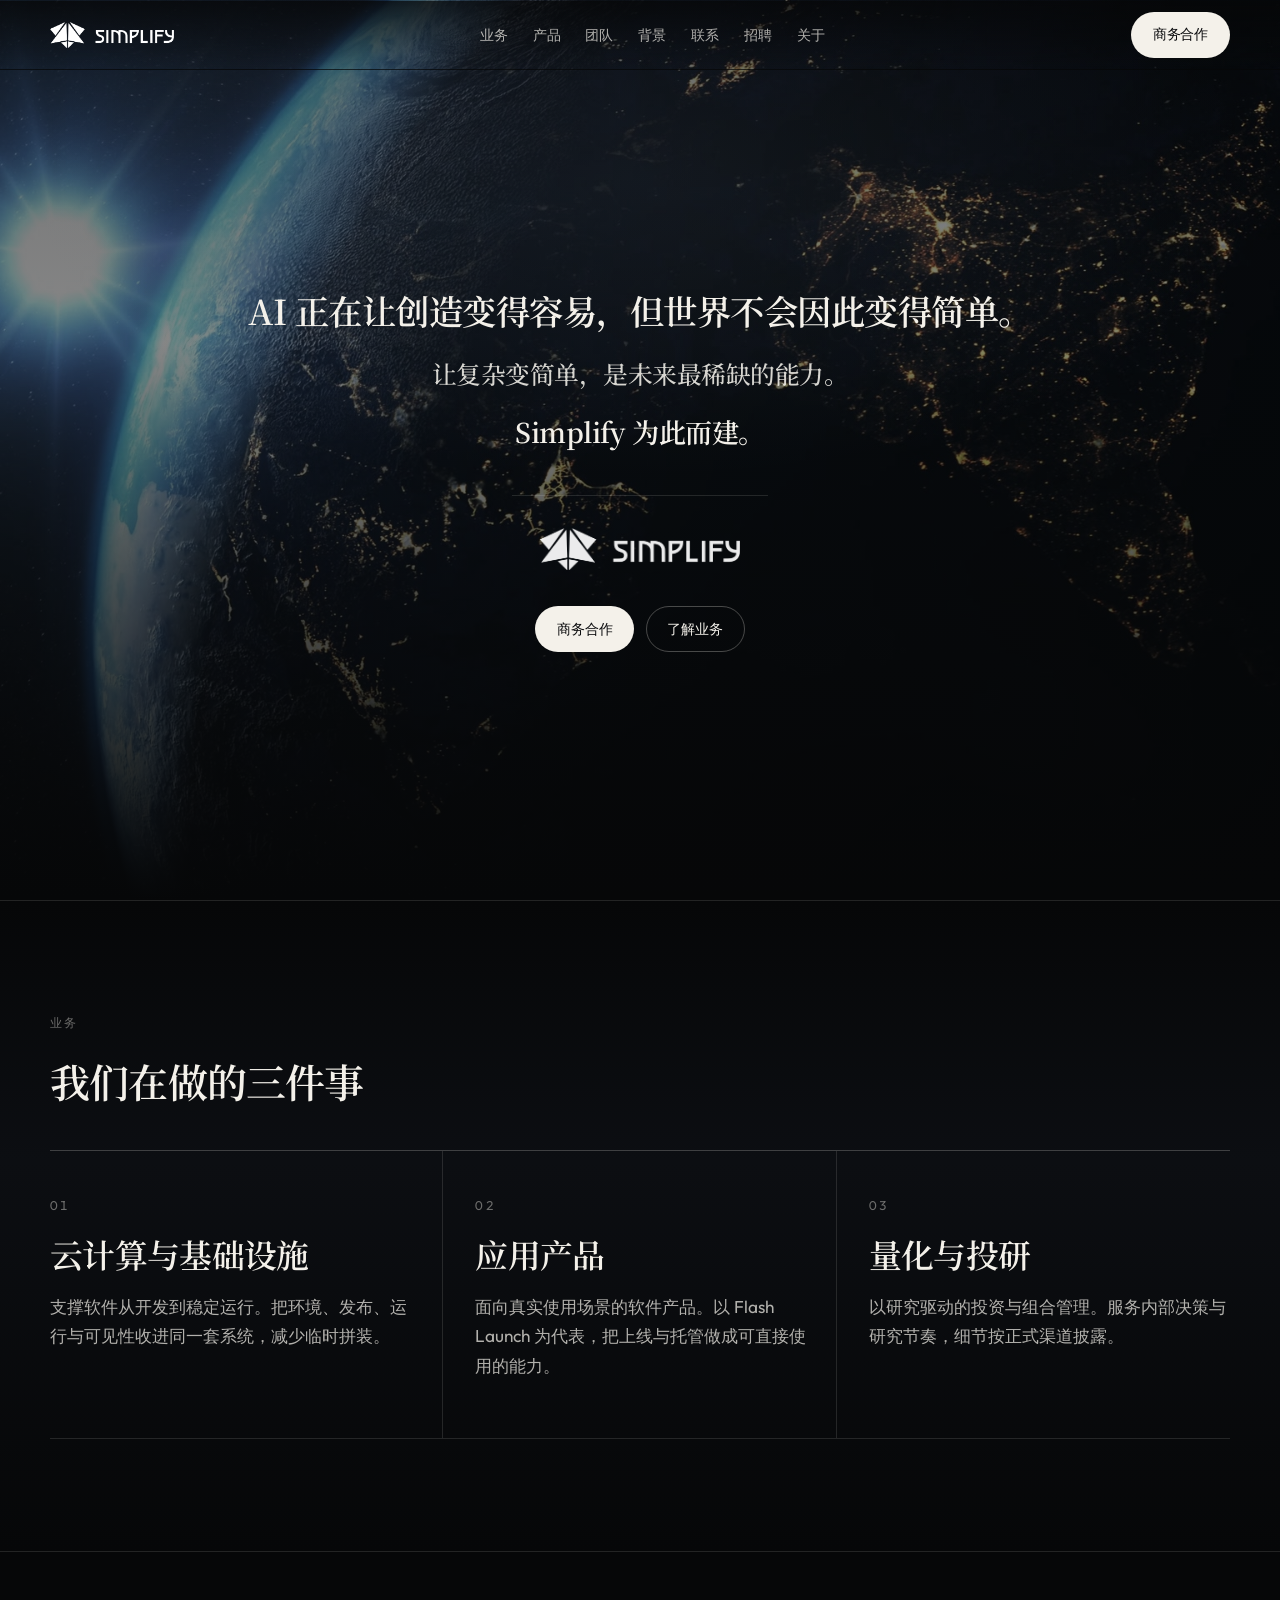
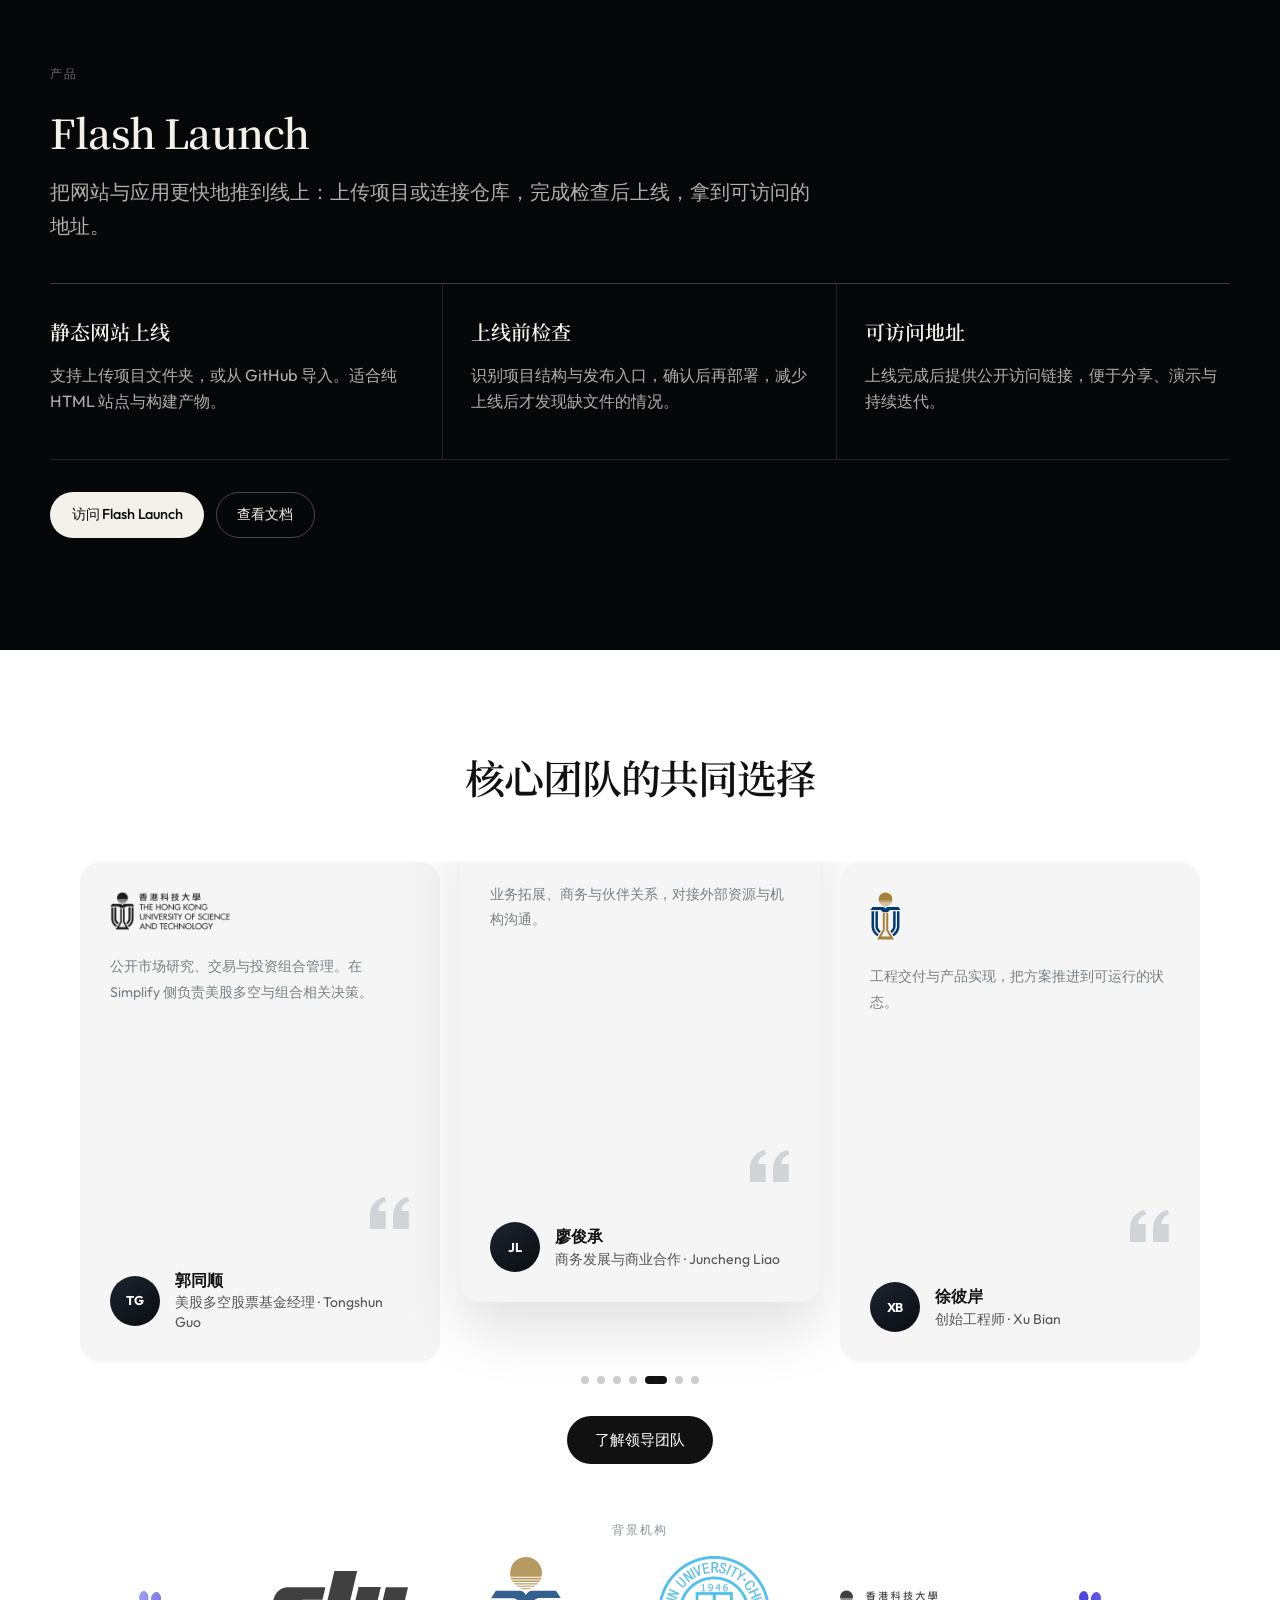
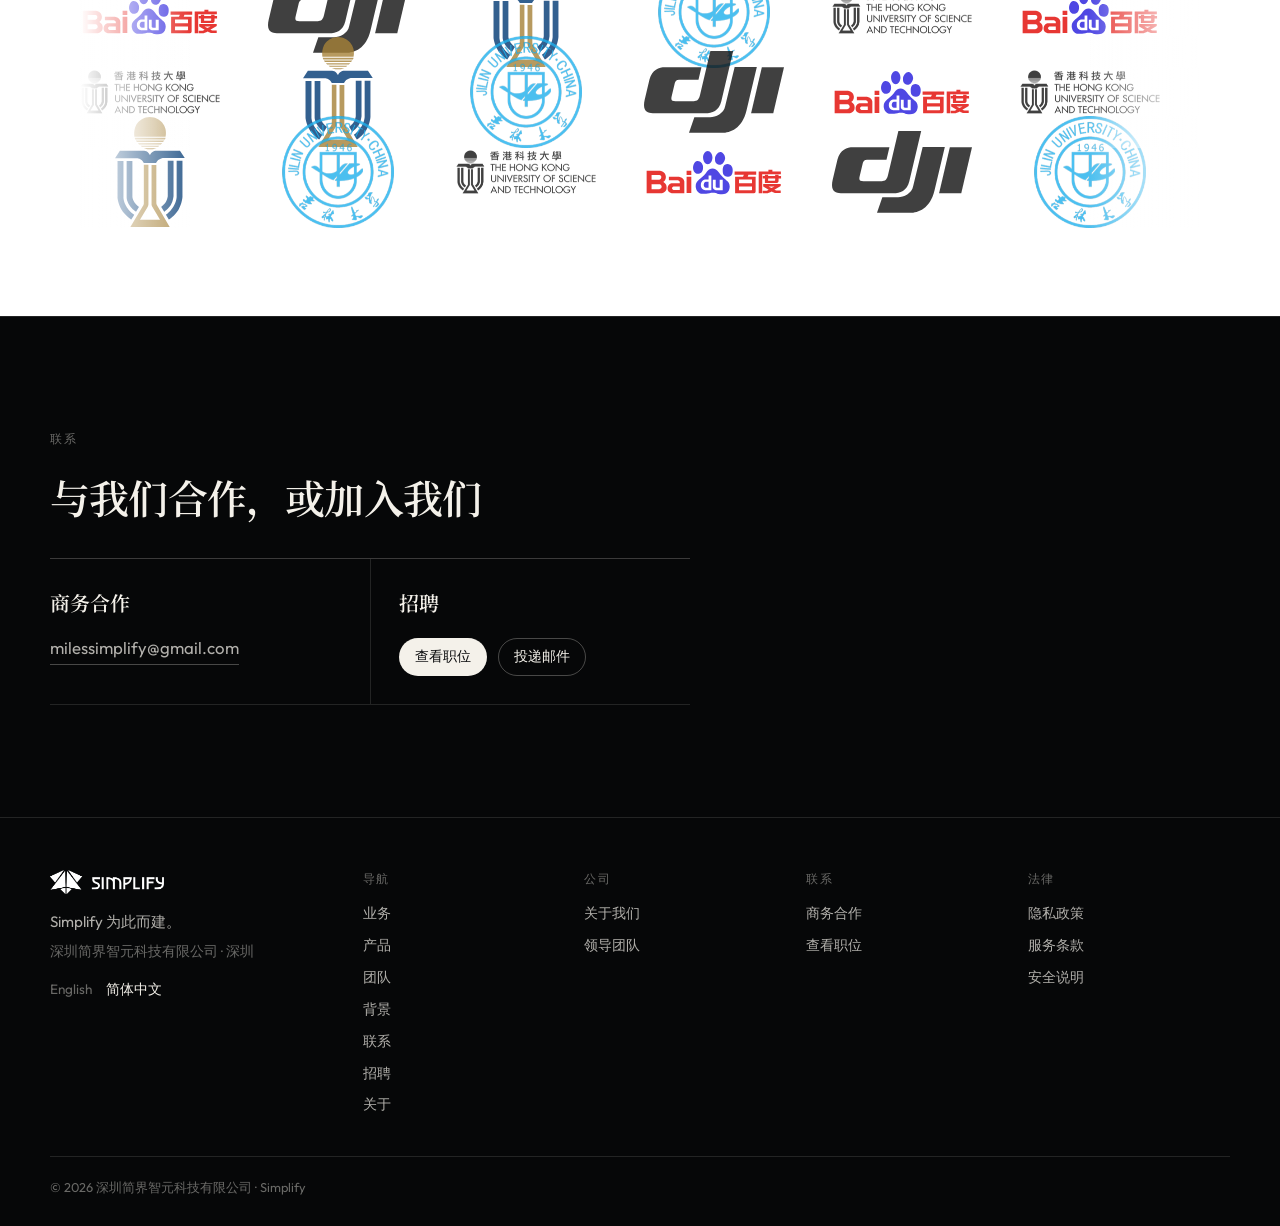
==== commit c47ec243: "Tighten the second thesis line wording. Co-authored-by: Cursor <cursoragent@cursor.com>" ====
--- a/index.html
+++ b/index.html
@@ -4,13 +4,13 @@
     <meta charset="utf-8">
     <meta name="viewport" content="width=device-width, initial-scale=1">
     <title>Simplify · 深圳简界智元科技有限公司</title>
-    <meta name="description" content="AI 正在让创造变得容易，但世界不会因此变得简单。我们相信，把复杂的事情做简单，是未来最稀缺、也最有价值的能力。Simplify 为此而建。">
+    <meta name="description" content="AI 正在让创造变得容易，但世界不会因此变得简单。让复杂变简单，是未来最稀缺的能力。Simplify 为此而建。">
     <meta name="theme-color" content="#060708">
     <link rel="canonical" href="https://add-miles.github.io/simplify-brand-site/">
     <meta property="og:type" content="website">
     <meta property="og:site_name" content="Simplify">
     <meta property="og:title" content="Simplify · 深圳简界智元科技有限公司">
-    <meta property="og:description" content="AI 正在让创造变得容易，但世界不会因此变得简单。我们相信，把复杂的事情做简单，是未来最稀缺、也最有价值的能力。Simplify 为此而建。">
+    <meta property="og:description" content="AI 正在让创造变得容易，但世界不会因此变得简单。让复杂变简单，是未来最稀缺的能力。Simplify 为此而建。">
     <meta property="og:locale" content="zh_CN">
     <link rel="icon" href="assets/simplify-favicon-v2.svg" type="image/svg+xml">
     <link rel="preconnect" href="https://fonts.googleapis.com">
@@ -57,7 +57,7 @@
         <div class="shell hero-inner" data-reveal>
           <h1 class="display">
             <span class="thesis-lead">AI 正在让创造变得容易，但世界不会因此变得简单。</span>
-            <span class="thesis-belief">我们相信，把复杂的事情做简单，是未来最稀缺、也最有价值的能力。</span>
+            <span class="thesis-belief">让复杂变简单，是未来最稀缺的能力。</span>
             <span class="thesis-close">Simplify 为此而建。</span>
           </h1>
           <div class="hero-brand">
--- a/css/site.css
+++ b/css/site.css
@@ -374,11 +374,17 @@
 }
 
 .thesis-belief {
-  font-size: clamp(1.05rem, 2.1vw, 1.4rem);
-  line-height: 1.55;
+  font-size: clamp(1.2rem, 2.35vw, 1.55rem);
+  line-height: 1.45;
   font-weight: 500;
-  color: var(--ink-2);
-  max-width: 34rem;
+  color: rgba(244, 241, 234, 0.88);
+  max-width: 28rem;
+}
+
+@media (min-width: 900px) {
+  .thesis-belief {
+    white-space: nowrap;
+  }
 }
 
 .thesis-close {
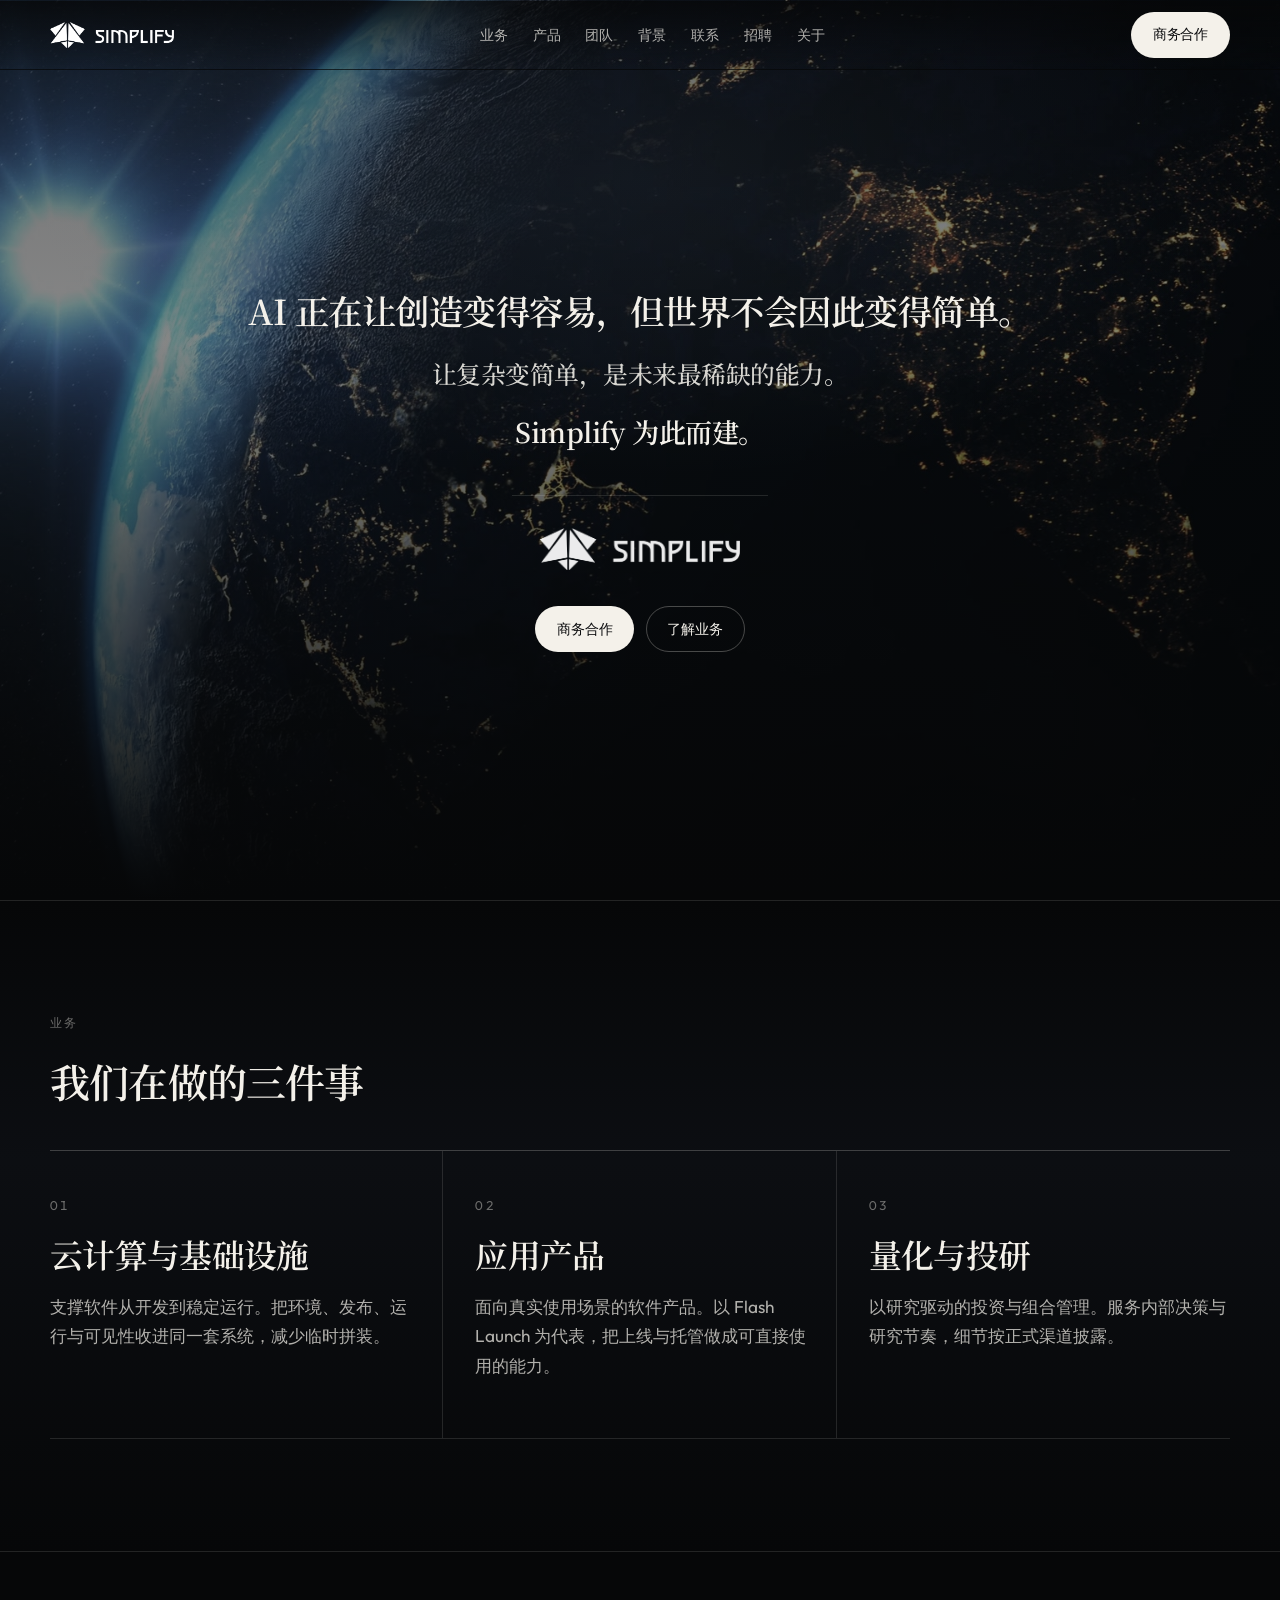
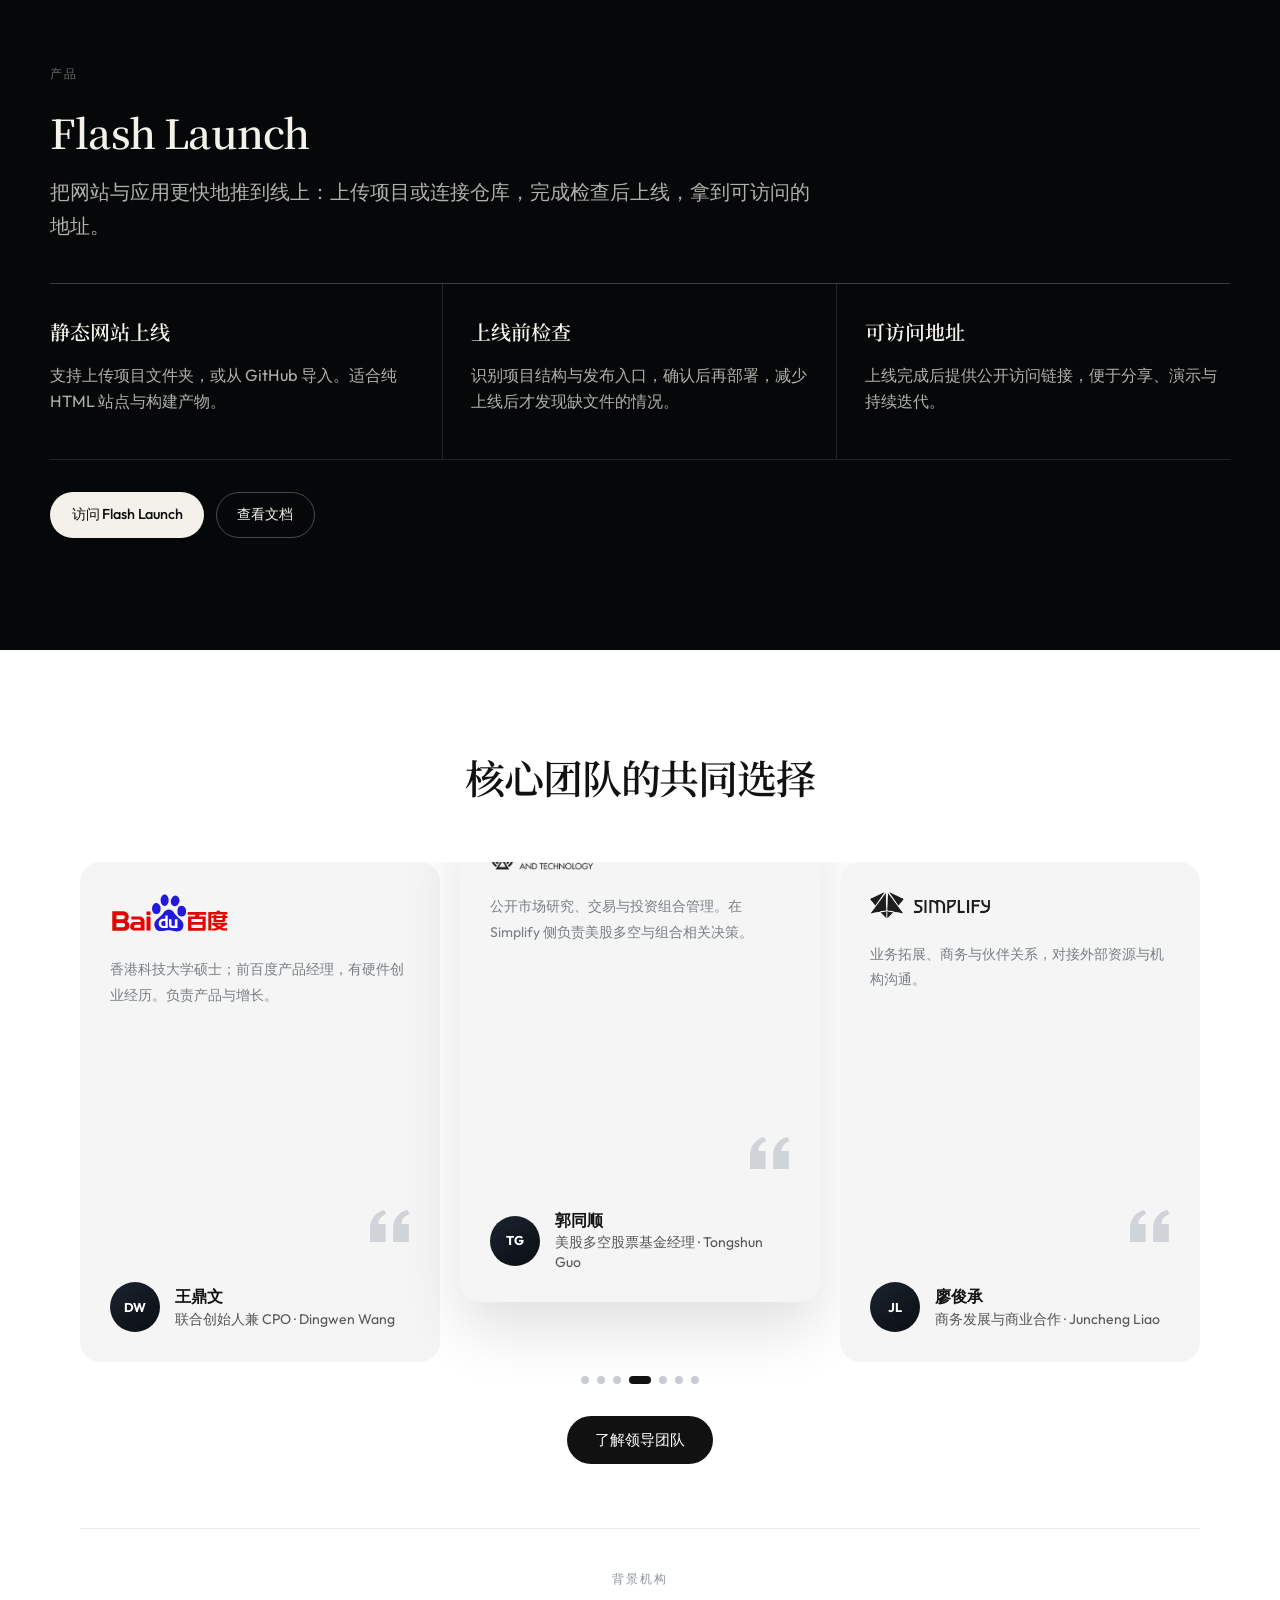
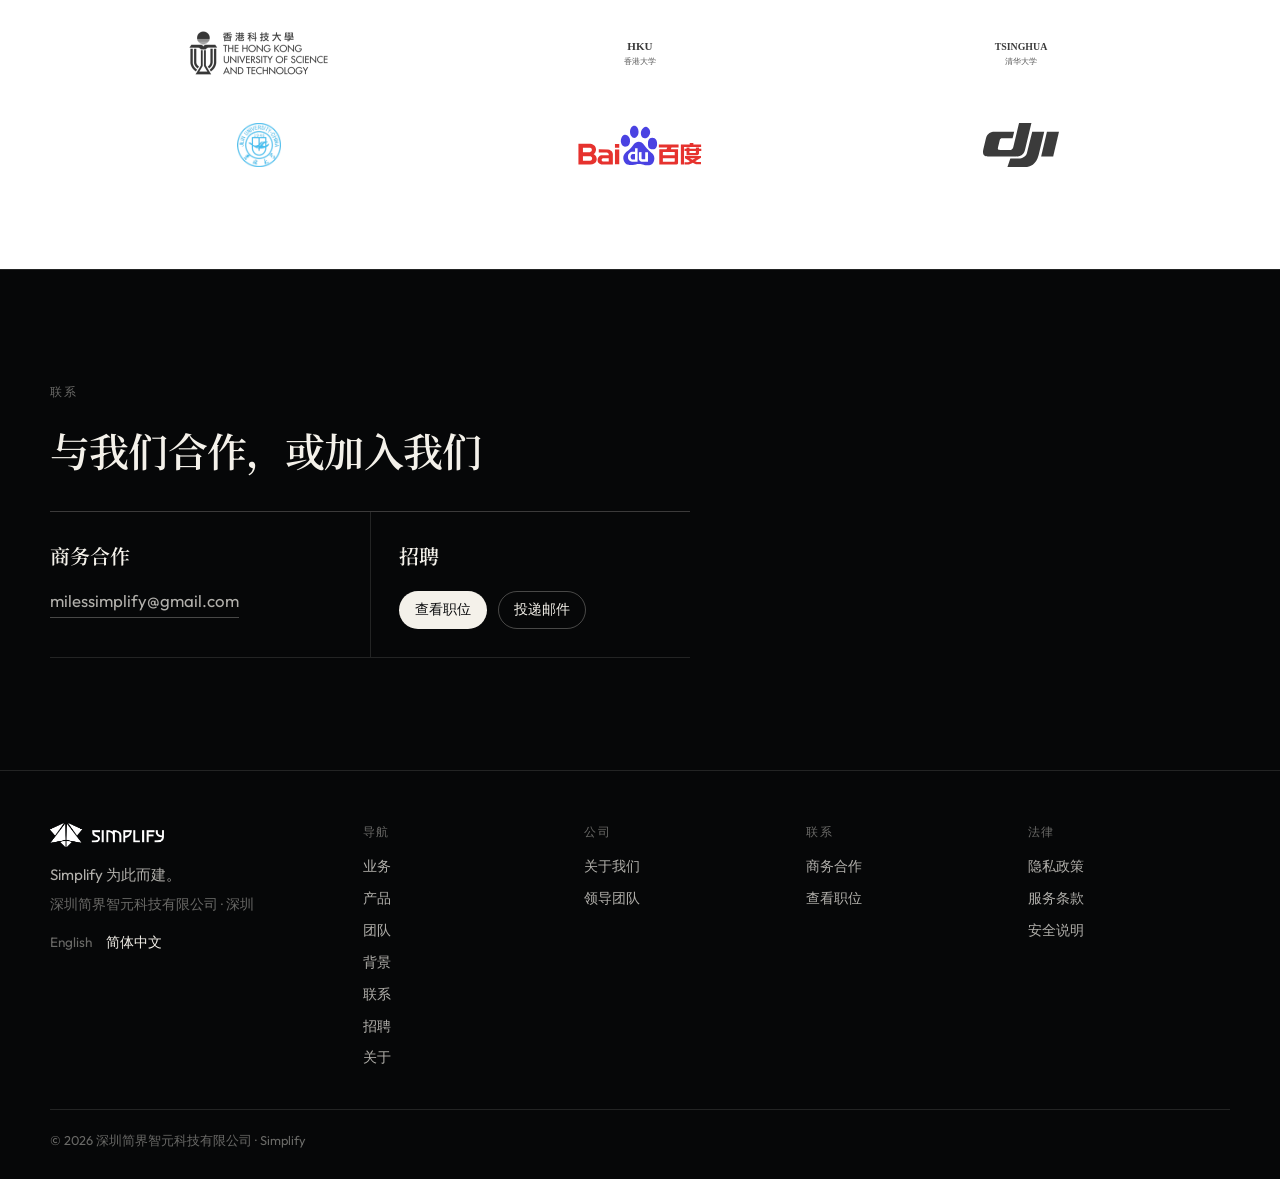
==== commit 6228dea5: "Replace crushed logo marquee with a clear background-org grid. Add HKU and Tsinghua marks; keep each" ====
--- a/index.html
+++ b/index.html
@@ -16,7 +16,7 @@
     <link rel="preconnect" href="https://fonts.googleapis.com">
     <link rel="preconnect" href="https://fonts.gstatic.com" crossorigin>
     <link href="https://fonts.googleapis.com/css2?family=Noto+Serif+SC:wght@500;600;700&family=Outfit:wght@400;500;600;700&display=swap" rel="stylesheet">
-    <link rel="stylesheet" href="css/site.css?v=3line-fix">
+    <link rel="stylesheet" href="css/site.css?v=bg-grid-v1">
     <link rel="stylesheet" href="vendor/swiper/swiper-bundle.min.css">
   </head>
   <body>
@@ -288,130 +288,16 @@
             <a class="sx-case-btn" href="https://simplify-net.com/zh-cn/leadership/">了解领导团队</a>
           </div>
 
-          <div class="div-block-41" id="background">
+          <div class="bg-orgs" id="background">
             <p class="sx-bg-label">背景机构</p>
-            <div class="logos-marquee" aria-label="机构标识滚动">
-              <div class="home-logo-wrapper">
-            <div class="clients-grid logo-animate">
-              <img class="client-logo" src="assets/logos/baidu.svg" alt="" loading="eager" width="140" height="70">
-              <img class="client-logo" src="assets/logos/dji-dark.svg" alt="" loading="eager" width="140" height="70">
-              <img class="client-logo" src="assets/logos/hkust-symbol.svg" alt="" loading="eager" width="140" height="70">
-              <img class="client-logo" src="assets/logos/jlu.png" alt="" loading="eager" width="140" height="70">
-              <img class="client-logo logo-darken" src="assets/logos/hkust-word.png" alt="" loading="eager" width="140" height="70">
-              <img class="client-logo" src="assets/logos/baidu.svg" alt="" loading="eager" width="140" height="70">
-              <img class="client-logo" src="assets/logos/dji-dark.svg" alt="" loading="eager" width="140" height="70">
-              <img class="client-logo" src="assets/logos/jlu.png" alt="" loading="eager" width="140" height="70">
-              <img class="client-logo" src="assets/logos/hkust-symbol.svg" alt="" loading="eager" width="140" height="70">
-              <img class="client-logo logo-darken" src="assets/logos/hkust-word.png" alt="" loading="eager" width="140" height="70">
-            </div>
-            <div class="clients-grid logo-animate" aria-hidden="true">
-              <img class="client-logo" src="assets/logos/baidu.svg" alt="" loading="eager" width="140" height="70">
-              <img class="client-logo" src="assets/logos/dji-dark.svg" alt="" loading="eager" width="140" height="70">
-              <img class="client-logo" src="assets/logos/hkust-symbol.svg" alt="" loading="eager" width="140" height="70">
-              <img class="client-logo" src="assets/logos/jlu.png" alt="" loading="eager" width="140" height="70">
-              <img class="client-logo logo-darken" src="assets/logos/hkust-word.png" alt="" loading="eager" width="140" height="70">
-              <img class="client-logo" src="assets/logos/baidu.svg" alt="" loading="eager" width="140" height="70">
-              <img class="client-logo" src="assets/logos/dji-dark.svg" alt="" loading="eager" width="140" height="70">
-              <img class="client-logo" src="assets/logos/jlu.png" alt="" loading="eager" width="140" height="70">
-              <img class="client-logo" src="assets/logos/hkust-symbol.svg" alt="" loading="eager" width="140" height="70">
-              <img class="client-logo logo-darken" src="assets/logos/hkust-word.png" alt="" loading="eager" width="140" height="70">
-            </div>
-            <div class="clients-grid logo-animate" aria-hidden="true">
-              <img class="client-logo" src="assets/logos/baidu.svg" alt="" loading="eager" width="140" height="70">
-              <img class="client-logo" src="assets/logos/dji-dark.svg" alt="" loading="eager" width="140" height="70">
-              <img class="client-logo" src="assets/logos/hkust-symbol.svg" alt="" loading="eager" width="140" height="70">
-              <img class="client-logo" src="assets/logos/jlu.png" alt="" loading="eager" width="140" height="70">
-              <img class="client-logo logo-darken" src="assets/logos/hkust-word.png" alt="" loading="eager" width="140" height="70">
-              <img class="client-logo" src="assets/logos/baidu.svg" alt="" loading="eager" width="140" height="70">
-              <img class="client-logo" src="assets/logos/dji-dark.svg" alt="" loading="eager" width="140" height="70">
-              <img class="client-logo" src="assets/logos/jlu.png" alt="" loading="eager" width="140" height="70">
-              <img class="client-logo" src="assets/logos/hkust-symbol.svg" alt="" loading="eager" width="140" height="70">
-              <img class="client-logo logo-darken" src="assets/logos/hkust-word.png" alt="" loading="eager" width="140" height="70">
-            </div>
-                <div class="home-logo-left-gradient" aria-hidden="true"></div>
-                <div class="home-logo-left-gradient right" aria-hidden="true"></div>
-              </div>
-              <div class="home-logo-wrapper bottom">
-            <div class="clients-grid logo-animate-alt">
-              <img class="client-logo logo-darken" src="assets/logos/hkust-word.png" alt="" loading="eager" width="140" height="70">
-              <img class="client-logo" src="assets/logos/hkust-symbol.svg" alt="" loading="eager" width="140" height="70">
-              <img class="client-logo" src="assets/logos/jlu.png" alt="" loading="eager" width="140" height="70">
-              <img class="client-logo" src="assets/logos/dji-dark.svg" alt="" loading="eager" width="140" height="70">
-              <img class="client-logo" src="assets/logos/baidu.svg" alt="" loading="eager" width="140" height="70">
-              <img class="client-logo logo-darken" src="assets/logos/hkust-word.png" alt="" loading="eager" width="140" height="70">
-              <img class="client-logo" src="assets/logos/jlu.png" alt="" loading="eager" width="140" height="70">
-              <img class="client-logo" src="assets/logos/hkust-symbol.svg" alt="" loading="eager" width="140" height="70">
-              <img class="client-logo" src="assets/logos/dji-dark.svg" alt="" loading="eager" width="140" height="70">
-              <img class="client-logo" src="assets/logos/baidu.svg" alt="" loading="eager" width="140" height="70">
-            </div>
-            <div class="clients-grid logo-animate-alt" aria-hidden="true">
-              <img class="client-logo logo-darken" src="assets/logos/hkust-word.png" alt="" loading="eager" width="140" height="70">
-              <img class="client-logo" src="assets/logos/hkust-symbol.svg" alt="" loading="eager" width="140" height="70">
-              <img class="client-logo" src="assets/logos/jlu.png" alt="" loading="eager" width="140" height="70">
-              <img class="client-logo" src="assets/logos/dji-dark.svg" alt="" loading="eager" width="140" height="70">
-              <img class="client-logo" src="assets/logos/baidu.svg" alt="" loading="eager" width="140" height="70">
-              <img class="client-logo logo-darken" src="assets/logos/hkust-word.png" alt="" loading="eager" width="140" height="70">
-              <img class="client-logo" src="assets/logos/jlu.png" alt="" loading="eager" width="140" height="70">
-              <img class="client-logo" src="assets/logos/hkust-symbol.svg" alt="" loading="eager" width="140" height="70">
-              <img class="client-logo" src="assets/logos/dji-dark.svg" alt="" loading="eager" width="140" height="70">
-              <img class="client-logo" src="assets/logos/baidu.svg" alt="" loading="eager" width="140" height="70">
-            </div>
-            <div class="clients-grid logo-animate-alt" aria-hidden="true">
-              <img class="client-logo logo-darken" src="assets/logos/hkust-word.png" alt="" loading="eager" width="140" height="70">
-              <img class="client-logo" src="assets/logos/hkust-symbol.svg" alt="" loading="eager" width="140" height="70">
-              <img class="client-logo" src="assets/logos/jlu.png" alt="" loading="eager" width="140" height="70">
-              <img class="client-logo" src="assets/logos/dji-dark.svg" alt="" loading="eager" width="140" height="70">
-              <img class="client-logo" src="assets/logos/baidu.svg" alt="" loading="eager" width="140" height="70">
-              <img class="client-logo logo-darken" src="assets/logos/hkust-word.png" alt="" loading="eager" width="140" height="70">
-              <img class="client-logo" src="assets/logos/jlu.png" alt="" loading="eager" width="140" height="70">
-              <img class="client-logo" src="assets/logos/hkust-symbol.svg" alt="" loading="eager" width="140" height="70">
-              <img class="client-logo" src="assets/logos/dji-dark.svg" alt="" loading="eager" width="140" height="70">
-              <img class="client-logo" src="assets/logos/baidu.svg" alt="" loading="eager" width="140" height="70">
-            </div>
-                <div class="home-logo-left-gradient" aria-hidden="true"></div>
-                <div class="home-logo-left-gradient right" aria-hidden="true"></div>
-              </div>
-              <div class="home-logo-wrapper bottom">
-            <div class="clients-grid logo-animate logo-fast">
-              <img class="client-logo" src="assets/logos/hkust-symbol.svg" alt="" loading="eager" width="140" height="70">
-              <img class="client-logo" src="assets/logos/jlu.png" alt="" loading="eager" width="140" height="70">
-              <img class="client-logo logo-darken" src="assets/logos/hkust-word.png" alt="" loading="eager" width="140" height="70">
-              <img class="client-logo" src="assets/logos/baidu.svg" alt="" loading="eager" width="140" height="70">
-              <img class="client-logo" src="assets/logos/dji-dark.svg" alt="" loading="eager" width="140" height="70">
-              <img class="client-logo" src="assets/logos/jlu.png" alt="" loading="eager" width="140" height="70">
-              <img class="client-logo" src="assets/logos/hkust-symbol.svg" alt="" loading="eager" width="140" height="70">
-              <img class="client-logo logo-darken" src="assets/logos/hkust-word.png" alt="" loading="eager" width="140" height="70">
-              <img class="client-logo" src="assets/logos/baidu.svg" alt="" loading="eager" width="140" height="70">
-              <img class="client-logo" src="assets/logos/dji-dark.svg" alt="" loading="eager" width="140" height="70">
-            </div>
-            <div class="clients-grid logo-animate logo-fast" aria-hidden="true">
-              <img class="client-logo" src="assets/logos/hkust-symbol.svg" alt="" loading="eager" width="140" height="70">
-              <img class="client-logo" src="assets/logos/jlu.png" alt="" loading="eager" width="140" height="70">
-              <img class="client-logo logo-darken" src="assets/logos/hkust-word.png" alt="" loading="eager" width="140" height="70">
-              <img class="client-logo" src="assets/logos/baidu.svg" alt="" loading="eager" width="140" height="70">
-              <img class="client-logo" src="assets/logos/dji-dark.svg" alt="" loading="eager" width="140" height="70">
-              <img class="client-logo" src="assets/logos/jlu.png" alt="" loading="eager" width="140" height="70">
-              <img class="client-logo" src="assets/logos/hkust-symbol.svg" alt="" loading="eager" width="140" height="70">
-              <img class="client-logo logo-darken" src="assets/logos/hkust-word.png" alt="" loading="eager" width="140" height="70">
-              <img class="client-logo" src="assets/logos/baidu.svg" alt="" loading="eager" width="140" height="70">
-              <img class="client-logo" src="assets/logos/dji-dark.svg" alt="" loading="eager" width="140" height="70">
-            </div>
-            <div class="clients-grid logo-animate logo-fast" aria-hidden="true">
-              <img class="client-logo" src="assets/logos/hkust-symbol.svg" alt="" loading="eager" width="140" height="70">
-              <img class="client-logo" src="assets/logos/jlu.png" alt="" loading="eager" width="140" height="70">
-              <img class="client-logo logo-darken" src="assets/logos/hkust-word.png" alt="" loading="eager" width="140" height="70">
-              <img class="client-logo" src="assets/logos/baidu.svg" alt="" loading="eager" width="140" height="70">
-              <img class="client-logo" src="assets/logos/dji-dark.svg" alt="" loading="eager" width="140" height="70">
-              <img class="client-logo" src="assets/logos/jlu.png" alt="" loading="eager" width="140" height="70">
-              <img class="client-logo" src="assets/logos/hkust-symbol.svg" alt="" loading="eager" width="140" height="70">
-              <img class="client-logo logo-darken" src="assets/logos/hkust-word.png" alt="" loading="eager" width="140" height="70">
-              <img class="client-logo" src="assets/logos/baidu.svg" alt="" loading="eager" width="140" height="70">
-              <img class="client-logo" src="assets/logos/dji-dark.svg" alt="" loading="eager" width="140" height="70">
-            </div>
-                <div class="home-logo-left-gradient" aria-hidden="true"></div>
-                <div class="home-logo-left-gradient right" aria-hidden="true"></div>
-              </div>
-            </div>
+            <ul class="bg-logo-grid" aria-label="团队背景相关机构">
+              <li><img src="assets/logos/hkust-word.png" alt="香港科技大学" class="bg-logo logo-darken" width="160" height="56" loading="lazy"></li>
+              <li><img src="assets/logos/hku.svg" alt="香港大学" class="bg-logo" width="160" height="56" loading="lazy"></li>
+              <li><img src="assets/logos/tsinghua.svg" alt="清华大学" class="bg-logo" width="160" height="56" loading="lazy"></li>
+              <li><img src="assets/logos/jlu.png" alt="吉林大学" class="bg-logo" width="160" height="56" loading="lazy"></li>
+              <li><img src="assets/logos/baidu.svg" alt="百度" class="bg-logo" width="160" height="56" loading="lazy"></li>
+              <li><img src="assets/logos/dji-dark.svg" alt="大疆" class="bg-logo" width="160" height="56" loading="lazy"></li>
+            </ul>
           </div>
         </div>
       </section>
--- a/css/site.css
+++ b/css/site.css
@@ -906,13 +906,15 @@
   background: #2a313c;
 }
 
-.div-block-41 {
-  width: 100%;
-  margin-top: 3.5rem;
+.bg-orgs {
+  width: 100%;
+  margin-top: 4rem;
+  padding-top: 2.5rem;
+  border-top: 1px solid rgba(0, 0, 0, 0.08);
 }
 
 .sx-bg-label {
-  margin: 0 0 1rem;
+  margin: 0 0 1.75rem;
   text-align: center;
   font-size: 0.78rem;
   letter-spacing: 0.16em;
@@ -920,95 +922,43 @@
   color: #8a9199;
 }
 
-.logos-marquee {
-  width: 100%;
-}
-
-.home-logo-wrapper {
-  position: relative;
-  display: flex;
+.bg-logo-grid {
+  list-style: none;
+  margin: 0;
+  padding: 0;
+  display: grid;
+  grid-template-columns: repeat(3, minmax(0, 1fr));
+  gap: 1.25rem 1.5rem;
   align-items: center;
-  justify-content: flex-start;
-  gap: 3rem;
-  margin-top: 1rem;
-  overflow: hidden;
-}
-
-.home-logo-wrapper.bottom {
-  margin-top: -2rem;
-}
-
-.clients-grid {
-  display: flex;
-  flex: none;
+  justify-items: center;
+}
+
+.bg-logo-grid li {
+  width: 100%;
+  max-width: 180px;
+  min-height: 72px;
+  display: flex;
   align-items: center;
-  gap: 3rem;
+  justify-content: center;
+  padding: 0.85rem 1rem;
+}
+
+.bg-logo {
   width: auto;
-  margin: 0;
-  will-change: transform;
-}
-
-.client-logo {
-  opacity: 0.8;
+  max-width: 100%;
+  height: 44px;
   object-fit: contain;
-  width: 140px;
-  min-height: 7rem;
-  max-height: 7rem;
-  transition: opacity 0.4s;
-  flex: none;
-}
-
-.client-logo:hover {
+  opacity: 0.82;
+  transition: opacity 0.2s ease;
+}
+
+.bg-logo:hover {
   opacity: 1;
 }
 
-.client-logo.logo-darken {
+.bg-logo.logo-darken {
   filter: brightness(0);
-  opacity: 0.75;
-}
-
-@keyframes slide {
-  0% {
-    transform: translateX(calc(0% + 50px));
-  }
-  100% {
-    transform: translateX(-100%);
-  }
-}
-
-@keyframes slidealt {
-  0% {
-    transform: translateX(calc(0% + 50px));
-  }
-  100% {
-    transform: translateX(-100%);
-  }
-}
-
-.logo-animate {
-  animation: slide 35s infinite linear !important;
-}
-
-.logo-animate-alt {
-  animation: slidealt 35s infinite linear reverse !important;
-}
-
-.logo-fast {
-  animation-duration: 28s !important;
-}
-
-.home-logo-left-gradient {
-  position: absolute;
-  inset: 0 auto 0 0;
-  width: 10%;
-  z-index: 2;
-  pointer-events: none;
-  background-image: linear-gradient(90deg, #fff, #fff0);
-}
-
-.home-logo-left-gradient.right {
-  inset: 0 0 0 auto;
-  background-image: linear-gradient(270deg, #fff, #fff0);
+  opacity: 0.78;
 }
 
 /* ── Responsive ── */
@@ -1110,6 +1060,11 @@
   .foot-grid {
     grid-template-columns: 1fr;
   }
+
+  .bg-logo-grid {
+    grid-template-columns: repeat(2, minmax(0, 1fr));
+    gap: 0.85rem 1rem;
+  }
 }
 
 @media (max-width: 768px) {
@@ -1127,14 +1082,8 @@
     transform: translateY(-28px);
   }
 
-  .client-logo {
-    width: 110px;
-    min-height: 5rem;
-    max-height: 5rem;
-  }
-
-  .home-logo-wrapper.bottom {
-    margin-top: -1rem;
+  .bg-logo {
+    height: 38px;
   }
 }
 
@@ -1149,12 +1098,6 @@
     transition: none;
   }
 
-  .logo-animate,
-  .logo-animate-alt,
-  .logo-fast {
-    animation: none !important;
-  }
-
   .hero-video {
     display: none;
   }
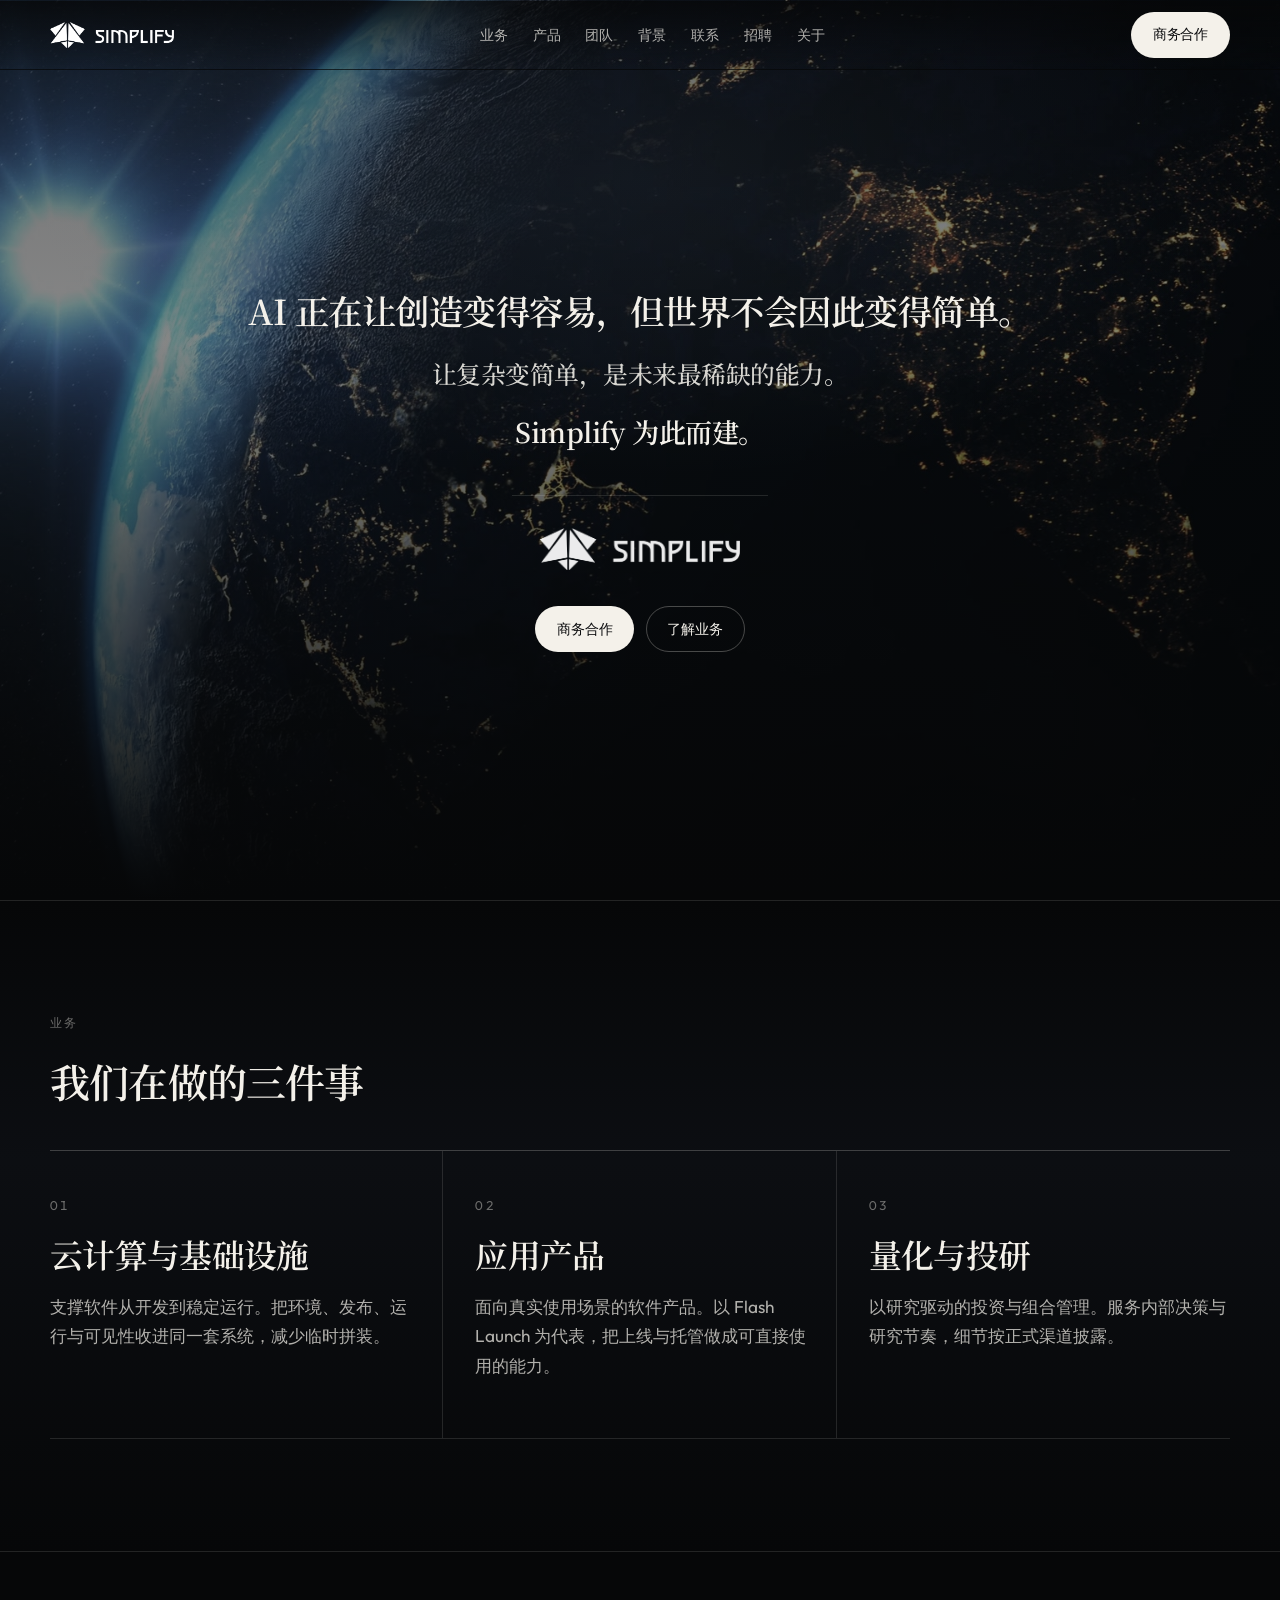
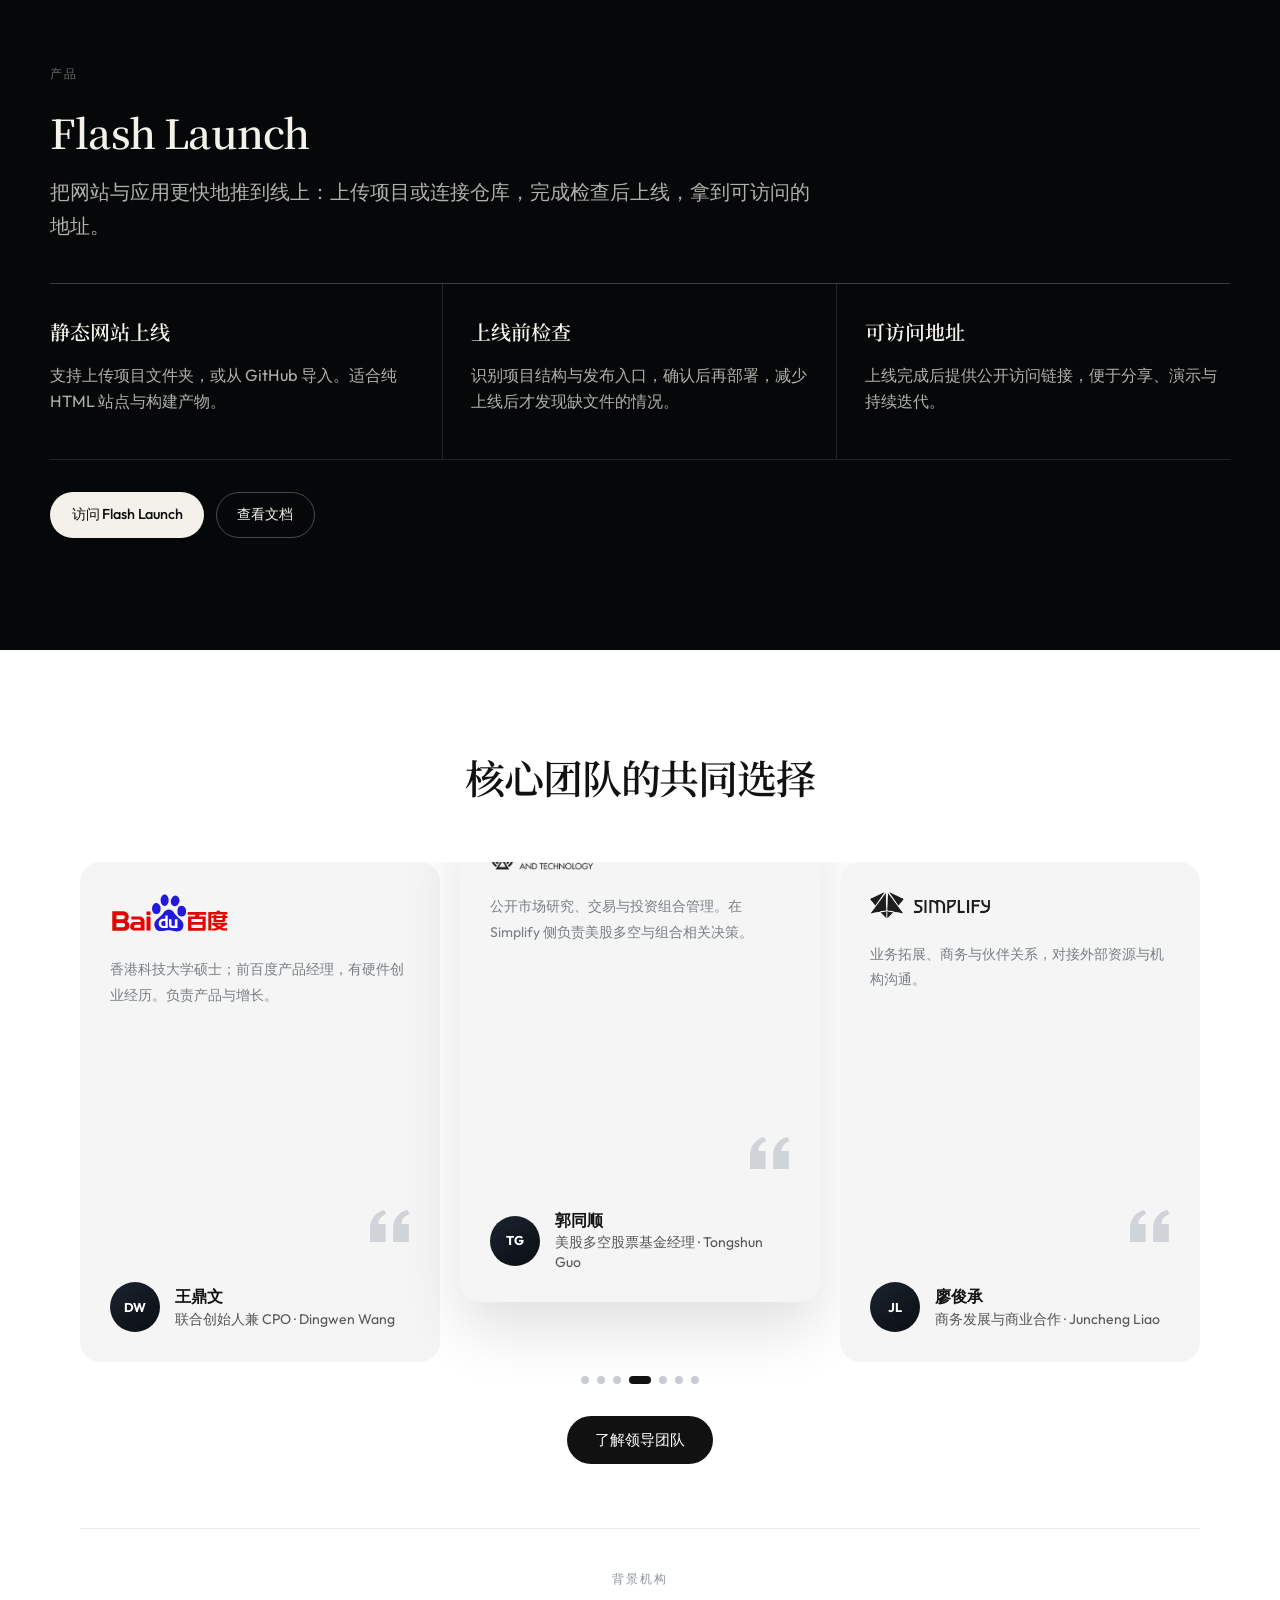
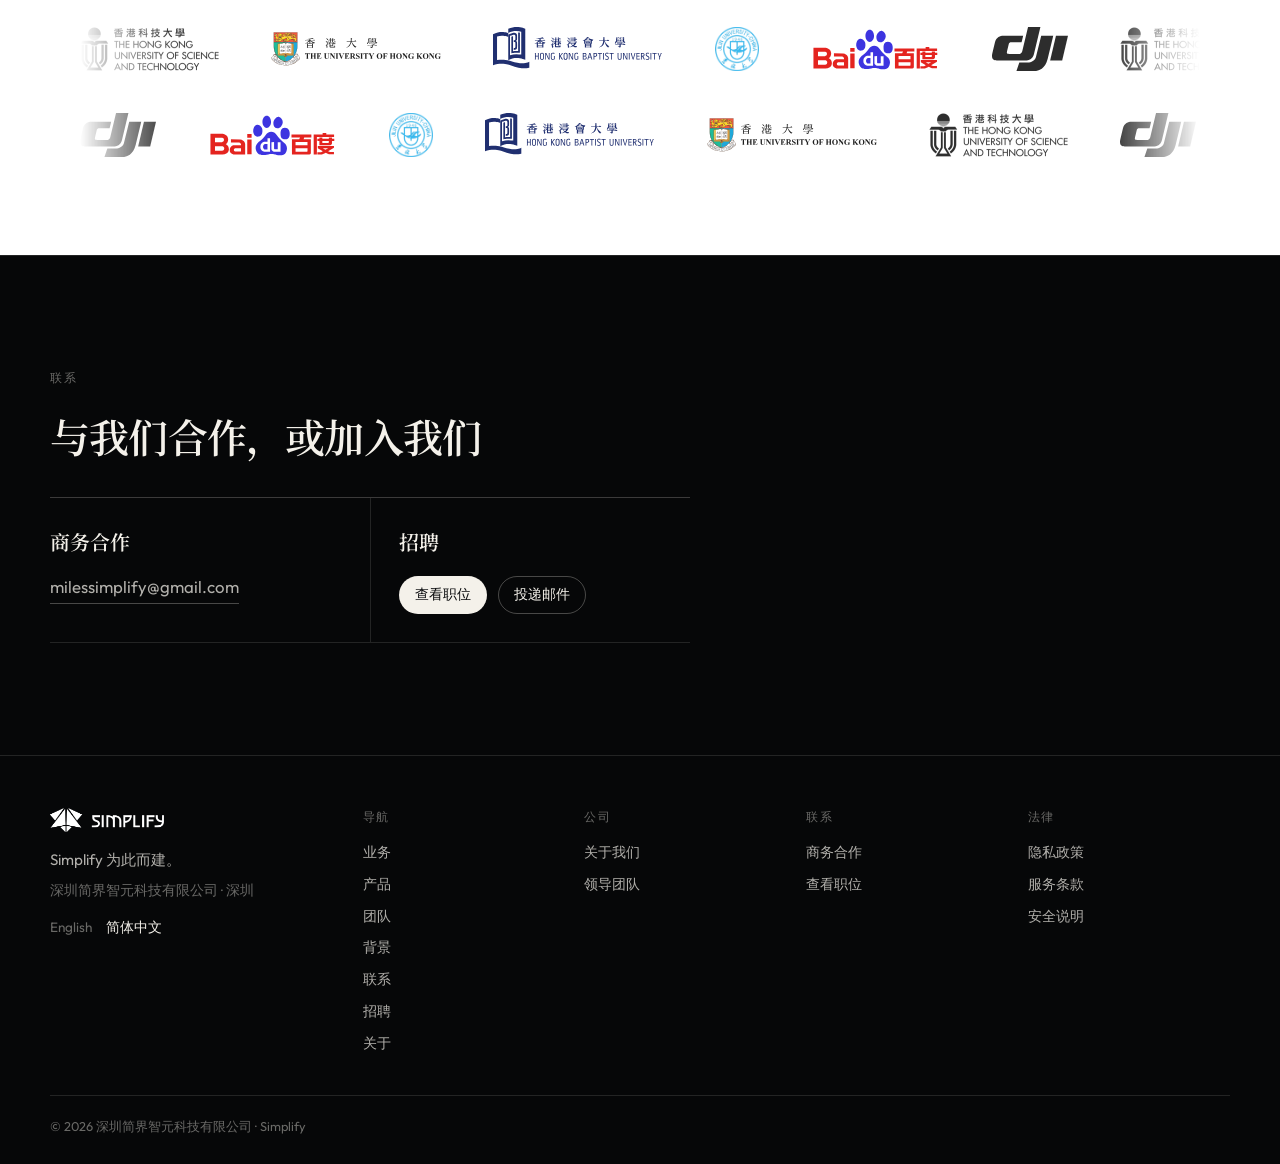
==== commit 03798791: "Restore background logo marquee with HKU and HKBU emblems. Replace the crushed grid with a spaced tw" ====
--- a/index.html
+++ b/index.html
@@ -16,7 +16,7 @@
     <link rel="preconnect" href="https://fonts.googleapis.com">
     <link rel="preconnect" href="https://fonts.gstatic.com" crossorigin>
     <link href="https://fonts.googleapis.com/css2?family=Noto+Serif+SC:wght@500;600;700&family=Outfit:wght@400;500;600;700&display=swap" rel="stylesheet">
-    <link rel="stylesheet" href="css/site.css?v=bg-grid-v1">
+    <link rel="stylesheet" href="css/site.css?v=bg-marquee-v2">
     <link rel="stylesheet" href="vendor/swiper/swiper-bundle.min.css">
   </head>
   <body>
@@ -290,14 +290,40 @@
 
           <div class="bg-orgs" id="background">
             <p class="sx-bg-label">背景机构</p>
-            <ul class="bg-logo-grid" aria-label="团队背景相关机构">
-              <li><img src="assets/logos/hkust-word.png" alt="香港科技大学" class="bg-logo logo-darken" width="160" height="56" loading="lazy"></li>
-              <li><img src="assets/logos/hku.svg" alt="香港大学" class="bg-logo" width="160" height="56" loading="lazy"></li>
-              <li><img src="assets/logos/tsinghua.svg" alt="清华大学" class="bg-logo" width="160" height="56" loading="lazy"></li>
-              <li><img src="assets/logos/jlu.png" alt="吉林大学" class="bg-logo" width="160" height="56" loading="lazy"></li>
-              <li><img src="assets/logos/baidu.svg" alt="百度" class="bg-logo" width="160" height="56" loading="lazy"></li>
-              <li><img src="assets/logos/dji-dark.svg" alt="大疆" class="bg-logo" width="160" height="56" loading="lazy"></li>
-            </ul>
+            <div class="logos-marquee" aria-label="团队背景相关机构滚动展示">
+              <div class="marquee-row">
+                <div class="marquee-track marquee-ltr">
+                  <img class="bg-logo logo-darken" src="assets/logos/hkust-word.png" alt="香港科技大学" width="160" height="48" loading="eager">
+                  <img class="bg-logo" src="assets/logos/hku.svg" alt="香港大学" width="160" height="48" loading="eager">
+                  <img class="bg-logo" src="assets/logos/hkbu.svg" alt="香港浸会大学" width="160" height="48" loading="eager">
+                  <img class="bg-logo" src="assets/logos/jlu.png" alt="吉林大学" width="120" height="48" loading="eager">
+                  <img class="bg-logo" src="assets/logos/baidu.svg" alt="百度" width="140" height="48" loading="eager">
+                  <img class="bg-logo" src="assets/logos/dji-dark.svg" alt="大疆" width="120" height="48" loading="eager">
+                  <img class="bg-logo logo-darken" src="assets/logos/hkust-word.png" alt="" width="160" height="48" loading="eager" aria-hidden="true">
+                  <img class="bg-logo" src="assets/logos/hku.svg" alt="" width="160" height="48" loading="eager" aria-hidden="true">
+                  <img class="bg-logo" src="assets/logos/hkbu.svg" alt="" width="160" height="48" loading="eager" aria-hidden="true">
+                  <img class="bg-logo" src="assets/logos/jlu.png" alt="" width="120" height="48" loading="eager" aria-hidden="true">
+                  <img class="bg-logo" src="assets/logos/baidu.svg" alt="" width="140" height="48" loading="eager" aria-hidden="true">
+                  <img class="bg-logo" src="assets/logos/dji-dark.svg" alt="" width="120" height="48" loading="eager" aria-hidden="true">
+                </div>
+              </div>
+              <div class="marquee-row">
+                <div class="marquee-track marquee-rtl">
+                  <img class="bg-logo" src="assets/logos/dji-dark.svg" alt="" width="120" height="48" loading="eager" aria-hidden="true">
+                  <img class="bg-logo" src="assets/logos/baidu.svg" alt="" width="140" height="48" loading="eager" aria-hidden="true">
+                  <img class="bg-logo" src="assets/logos/jlu.png" alt="" width="120" height="48" loading="eager" aria-hidden="true">
+                  <img class="bg-logo" src="assets/logos/hkbu.svg" alt="" width="160" height="48" loading="eager" aria-hidden="true">
+                  <img class="bg-logo" src="assets/logos/hku.svg" alt="" width="160" height="48" loading="eager" aria-hidden="true">
+                  <img class="bg-logo logo-darken" src="assets/logos/hkust-word.png" alt="" width="160" height="48" loading="eager" aria-hidden="true">
+                  <img class="bg-logo" src="assets/logos/dji-dark.svg" alt="大疆" width="120" height="48" loading="eager">
+                  <img class="bg-logo" src="assets/logos/baidu.svg" alt="百度" width="140" height="48" loading="eager">
+                  <img class="bg-logo" src="assets/logos/jlu.png" alt="吉林大学" width="120" height="48" loading="eager">
+                  <img class="bg-logo" src="assets/logos/hkbu.svg" alt="香港浸会大学" width="160" height="48" loading="eager">
+                  <img class="bg-logo" src="assets/logos/hku.svg" alt="香港大学" width="160" height="48" loading="eager">
+                  <img class="bg-logo logo-darken" src="assets/logos/hkust-word.png" alt="香港科技大学" width="160" height="48" loading="eager">
+                </div>
+              </div>
+            </div>
           </div>
         </div>
       </section>
--- a/css/site.css
+++ b/css/site.css
@@ -922,33 +922,63 @@
   color: #8a9199;
 }
 
-.bg-logo-grid {
-  list-style: none;
-  margin: 0;
-  padding: 0;
-  display: grid;
-  grid-template-columns: repeat(3, minmax(0, 1fr));
-  gap: 1.25rem 1.5rem;
+.logos-marquee {
+  width: 100%;
+  display: flex;
+  flex-direction: column;
+  gap: 1.35rem;
+}
+
+.marquee-row {
+  position: relative;
+  overflow: hidden;
+  height: 64px;
+  mask-image: linear-gradient(90deg, transparent, #000 8%, #000 92%, transparent);
+  -webkit-mask-image: linear-gradient(90deg, transparent, #000 8%, #000 92%, transparent);
+}
+
+.marquee-track {
+  display: flex;
   align-items: center;
-  justify-items: center;
-}
-
-.bg-logo-grid li {
-  width: 100%;
-  max-width: 180px;
-  min-height: 72px;
-  display: flex;
-  align-items: center;
-  justify-content: center;
-  padding: 0.85rem 1rem;
+  gap: 3.25rem;
+  width: max-content;
+  height: 100%;
+  will-change: transform;
+}
+
+.marquee-ltr {
+  animation: marquee-ltr 42s linear infinite;
+}
+
+.marquee-rtl {
+  animation: marquee-rtl 48s linear infinite;
+}
+
+@keyframes marquee-ltr {
+  from {
+    transform: translateX(0);
+  }
+  to {
+    transform: translateX(-50%);
+  }
+}
+
+@keyframes marquee-rtl {
+  from {
+    transform: translateX(-50%);
+  }
+  to {
+    transform: translateX(0);
+  }
 }
 
 .bg-logo {
+  flex: none;
   width: auto;
-  max-width: 100%;
+  max-width: 170px;
   height: 44px;
   object-fit: contain;
-  opacity: 0.82;
+  opacity: 0.88;
   transition: opacity 0.2s ease;
 }
 
@@ -958,7 +988,11 @@
 
 .bg-logo.logo-darken {
   filter: brightness(0);
-  opacity: 0.78;
+  opacity: 0.82;
+}
+
+.logos-marquee:hover .marquee-track {
+  animation-play-state: paused;
 }
 
 /* ── Responsive ── */
@@ -1061,10 +1095,6 @@
     grid-template-columns: 1fr;
   }
 
-  .bg-logo-grid {
-    grid-template-columns: repeat(2, minmax(0, 1fr));
-    gap: 0.85rem 1rem;
-  }
 }
 
 @media (max-width: 768px) {
@@ -1082,8 +1112,17 @@
     transform: translateY(-28px);
   }
 
+  .marquee-row {
+    height: 56px;
+  }
+
   .bg-logo {
-    height: 38px;
+    height: 36px;
+    max-width: 140px;
+  }
+
+  .marquee-track {
+    gap: 2.25rem;
   }
 }
 
@@ -1101,4 +1140,9 @@
   .hero-video {
     display: none;
   }
-}
+
+  .marquee-ltr,
+  .marquee-rtl {
+    animation: none;
+  }
+}
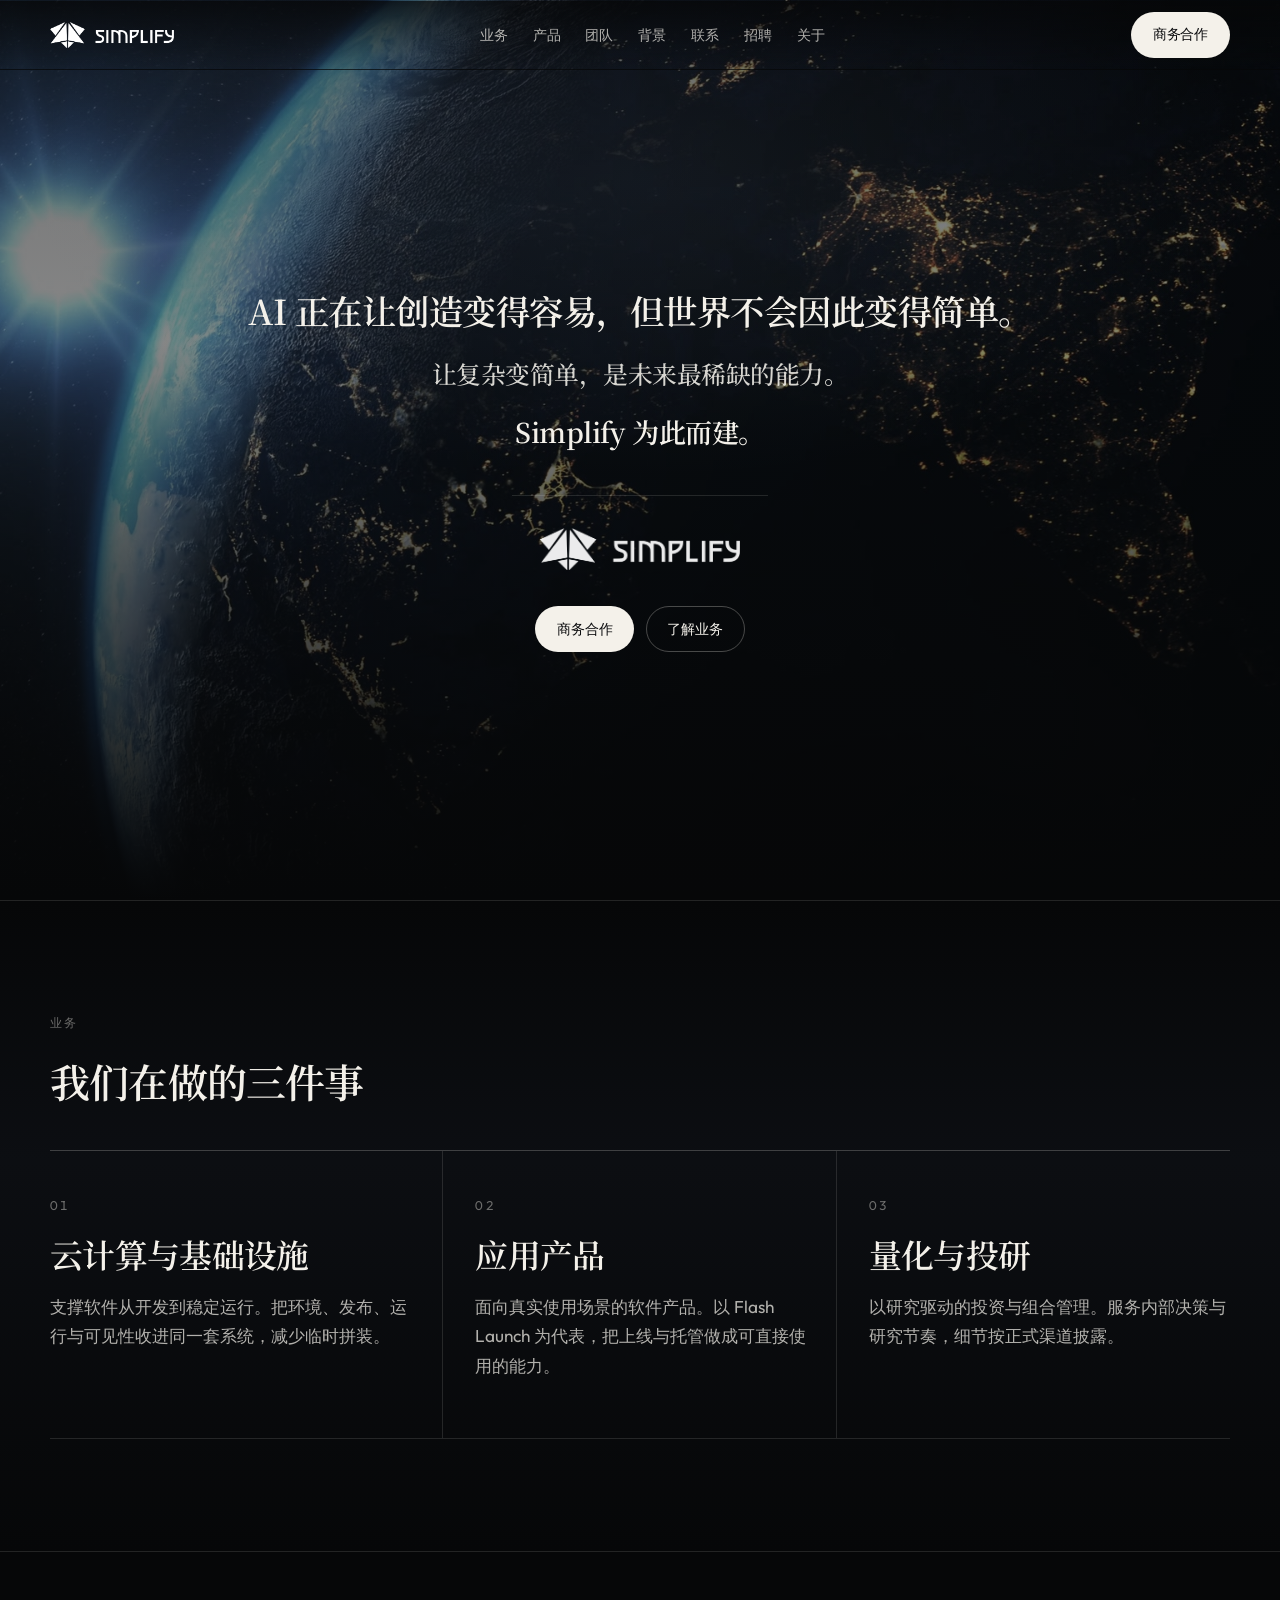
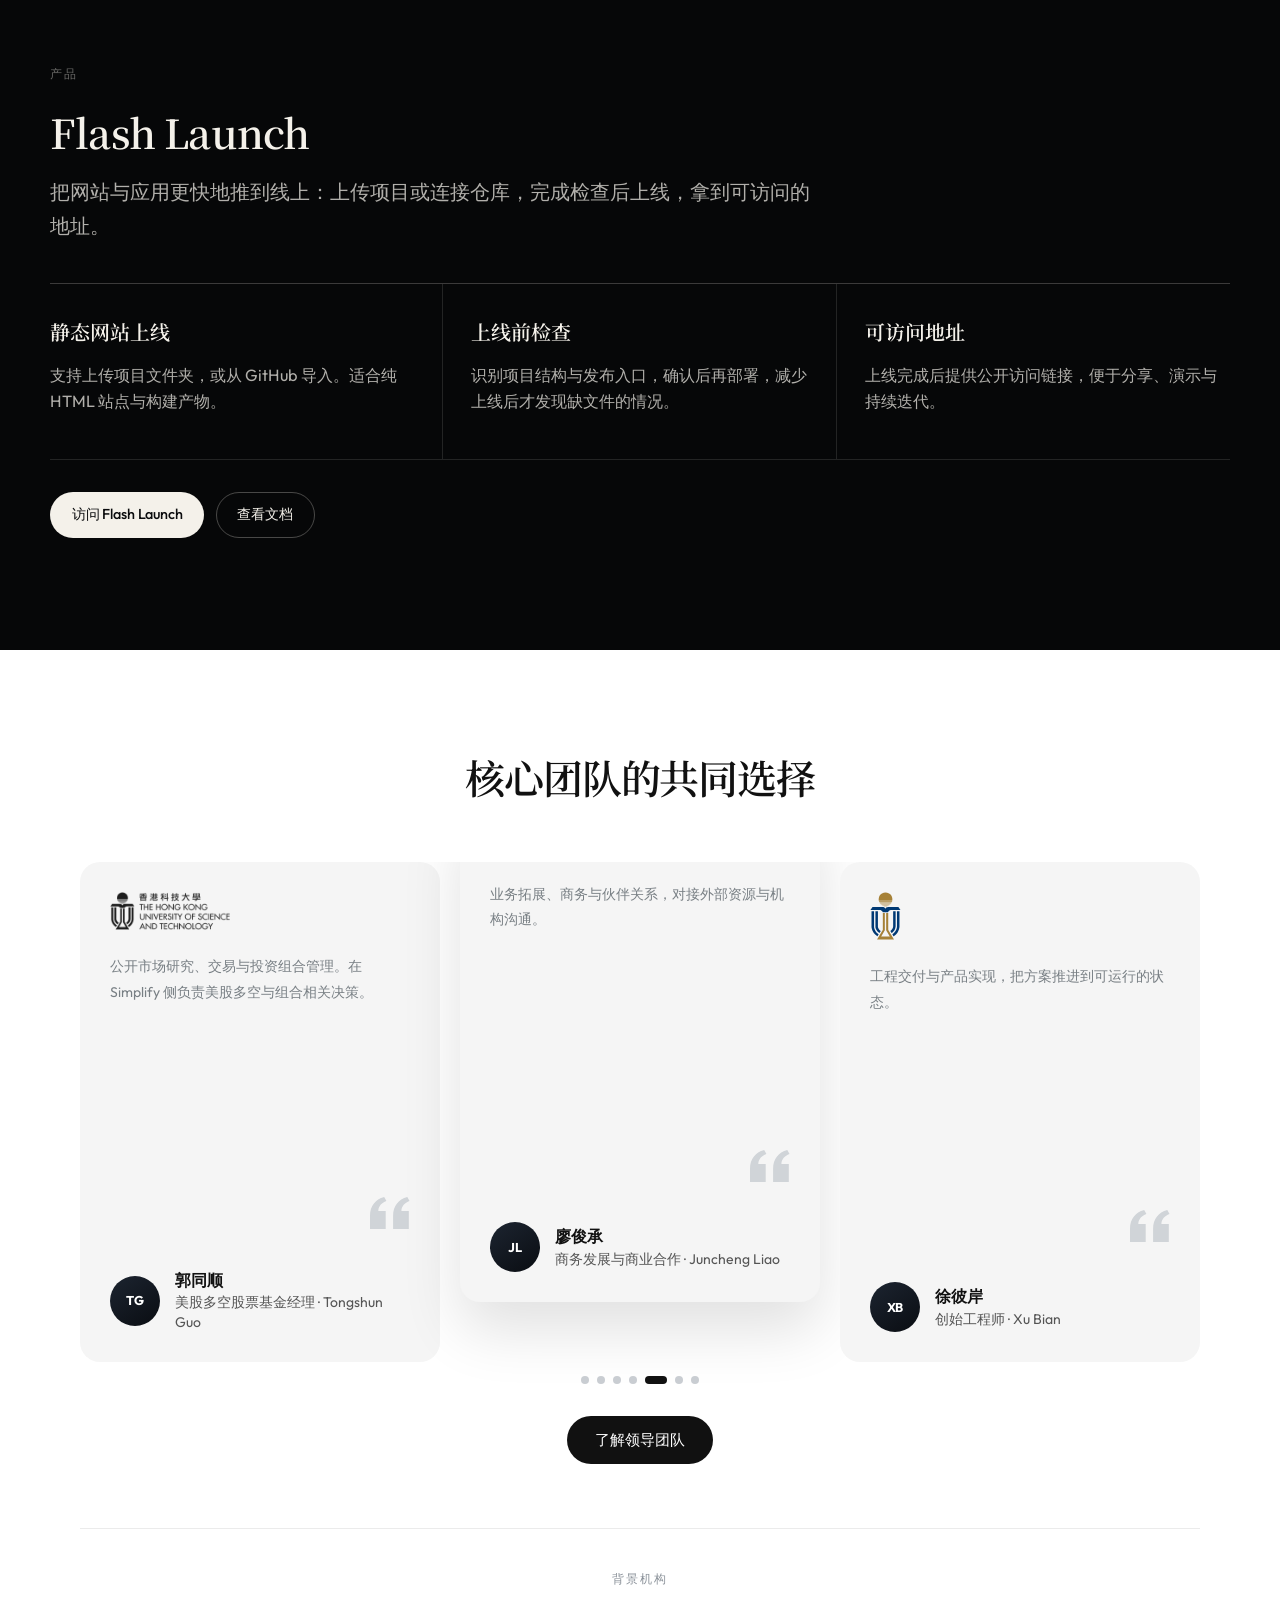
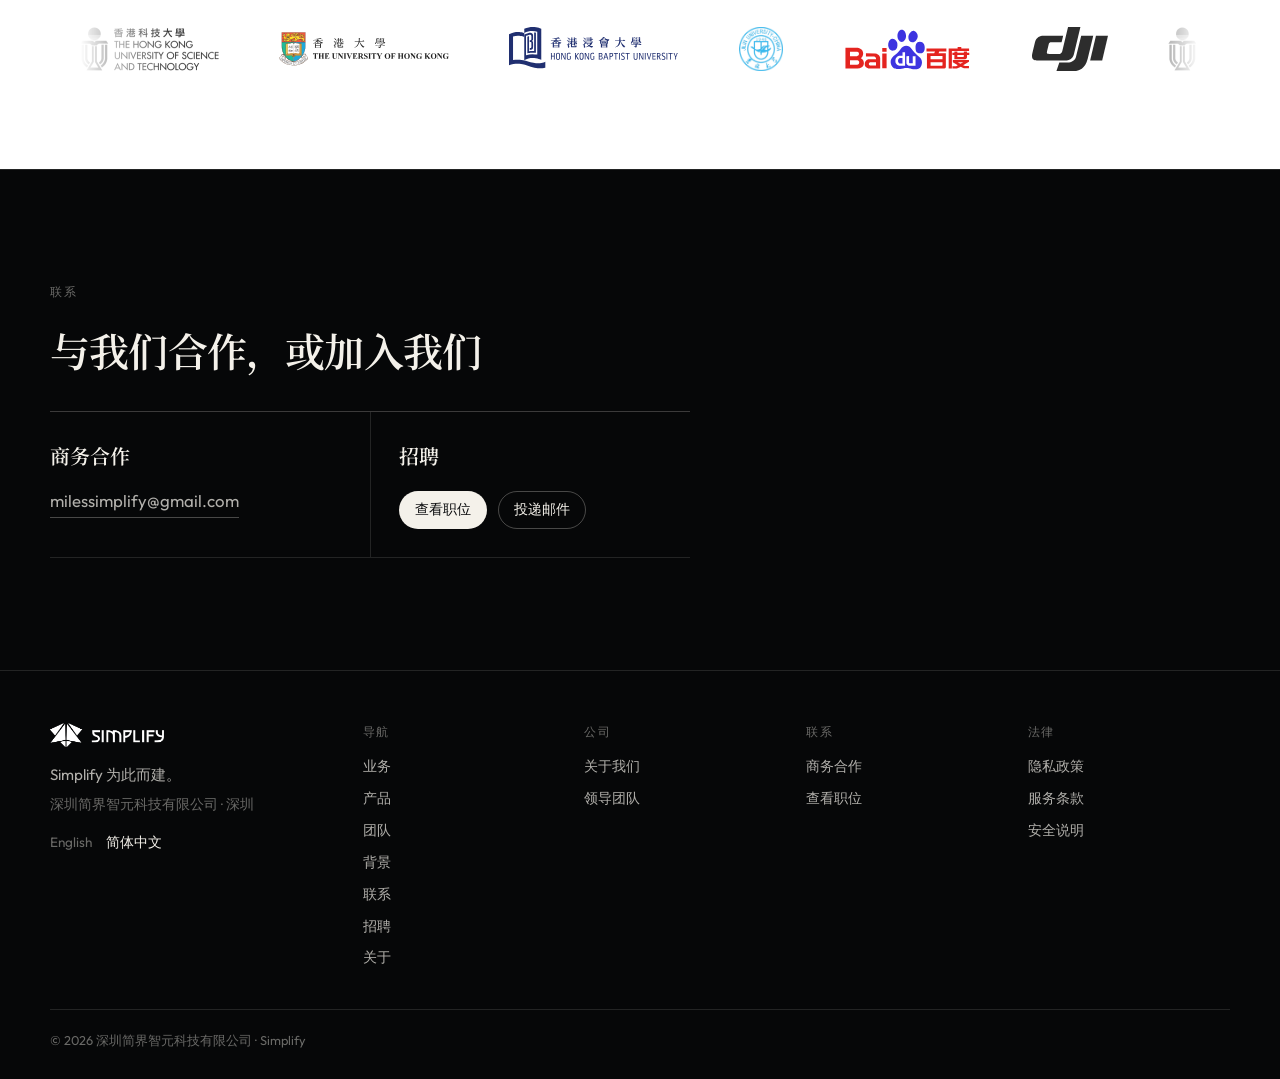
==== commit 36b82783: "Use a single continuous row for the background logo marquee. Co-authored-by: Cursor <cursoragent@cur" ====
--- a/index.html
+++ b/index.html
@@ -16,7 +16,7 @@
     <link rel="preconnect" href="https://fonts.googleapis.com">
     <link rel="preconnect" href="https://fonts.gstatic.com" crossorigin>
     <link href="https://fonts.googleapis.com/css2?family=Noto+Serif+SC:wght@500;600;700&family=Outfit:wght@400;500;600;700&display=swap" rel="stylesheet">
-    <link rel="stylesheet" href="css/site.css?v=bg-marquee-v2">
+    <link rel="stylesheet" href="css/site.css?v=bg-marquee-1row">
     <link rel="stylesheet" href="vendor/swiper/swiper-bundle.min.css">
   </head>
   <body>
@@ -307,22 +307,6 @@
                   <img class="bg-logo" src="assets/logos/dji-dark.svg" alt="" width="120" height="48" loading="eager" aria-hidden="true">
                 </div>
               </div>
-              <div class="marquee-row">
-                <div class="marquee-track marquee-rtl">
-                  <img class="bg-logo" src="assets/logos/dji-dark.svg" alt="" width="120" height="48" loading="eager" aria-hidden="true">
-                  <img class="bg-logo" src="assets/logos/baidu.svg" alt="" width="140" height="48" loading="eager" aria-hidden="true">
-                  <img class="bg-logo" src="assets/logos/jlu.png" alt="" width="120" height="48" loading="eager" aria-hidden="true">
-                  <img class="bg-logo" src="assets/logos/hkbu.svg" alt="" width="160" height="48" loading="eager" aria-hidden="true">
-                  <img class="bg-logo" src="assets/logos/hku.svg" alt="" width="160" height="48" loading="eager" aria-hidden="true">
-                  <img class="bg-logo logo-darken" src="assets/logos/hkust-word.png" alt="" width="160" height="48" loading="eager" aria-hidden="true">
-                  <img class="bg-logo" src="assets/logos/dji-dark.svg" alt="大疆" width="120" height="48" loading="eager">
-                  <img class="bg-logo" src="assets/logos/baidu.svg" alt="百度" width="140" height="48" loading="eager">
-                  <img class="bg-logo" src="assets/logos/jlu.png" alt="吉林大学" width="120" height="48" loading="eager">
-                  <img class="bg-logo" src="assets/logos/hkbu.svg" alt="香港浸会大学" width="160" height="48" loading="eager">
-                  <img class="bg-logo" src="assets/logos/hku.svg" alt="香港大学" width="160" height="48" loading="eager">
-                  <img class="bg-logo logo-darken" src="assets/logos/hkust-word.png" alt="香港科技大学" width="160" height="48" loading="eager">
-                </div>
-              </div>
             </div>
           </div>
         </div>
--- a/css/site.css
+++ b/css/site.css
@@ -924,9 +924,6 @@
 
 .logos-marquee {
   width: 100%;
-  display: flex;
-  flex-direction: column;
-  gap: 1.35rem;
 }
 
 .marquee-row {
@@ -940,18 +937,14 @@
 .marquee-track {
   display: flex;
   align-items: center;
-  gap: 3.25rem;
+  gap: 3.75rem;
   width: max-content;
   height: 100%;
   will-change: transform;
 }
 
 .marquee-ltr {
-  animation: marquee-ltr 42s linear infinite;
-}
-
-.marquee-rtl {
-  animation: marquee-rtl 48s linear infinite;
+  animation: marquee-ltr 36s linear infinite;
 }
 
 @keyframes marquee-ltr {
@@ -960,15 +953,6 @@
   }
   to {
     transform: translateX(-50%);
-  }
-}
-
-@keyframes marquee-rtl {
-  from {
-    transform: translateX(-50%);
-  }
-  to {
-    transform: translateX(0);
   }
 }
 
@@ -1141,8 +1125,7 @@
     display: none;
   }
 
-  .marquee-ltr,
-  .marquee-rtl {
+  .marquee-ltr {
     animation: none;
   }
 }
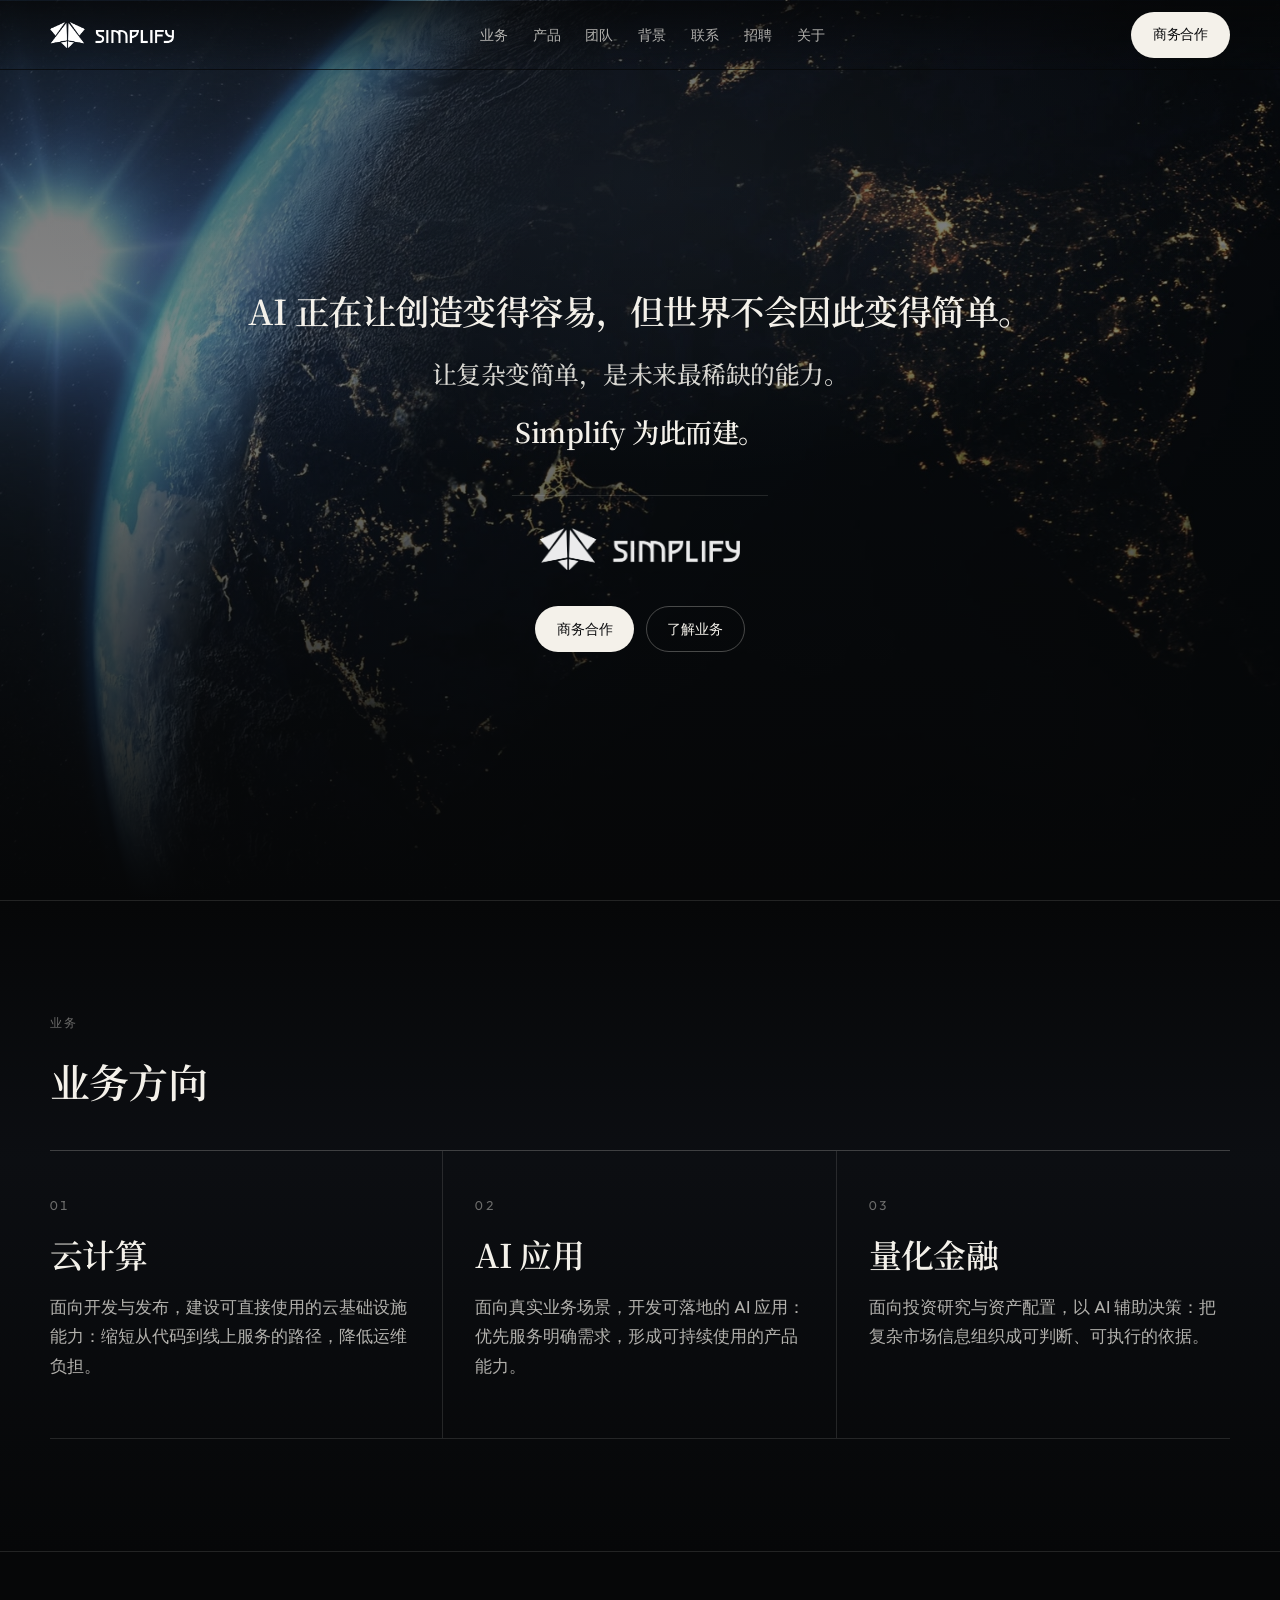
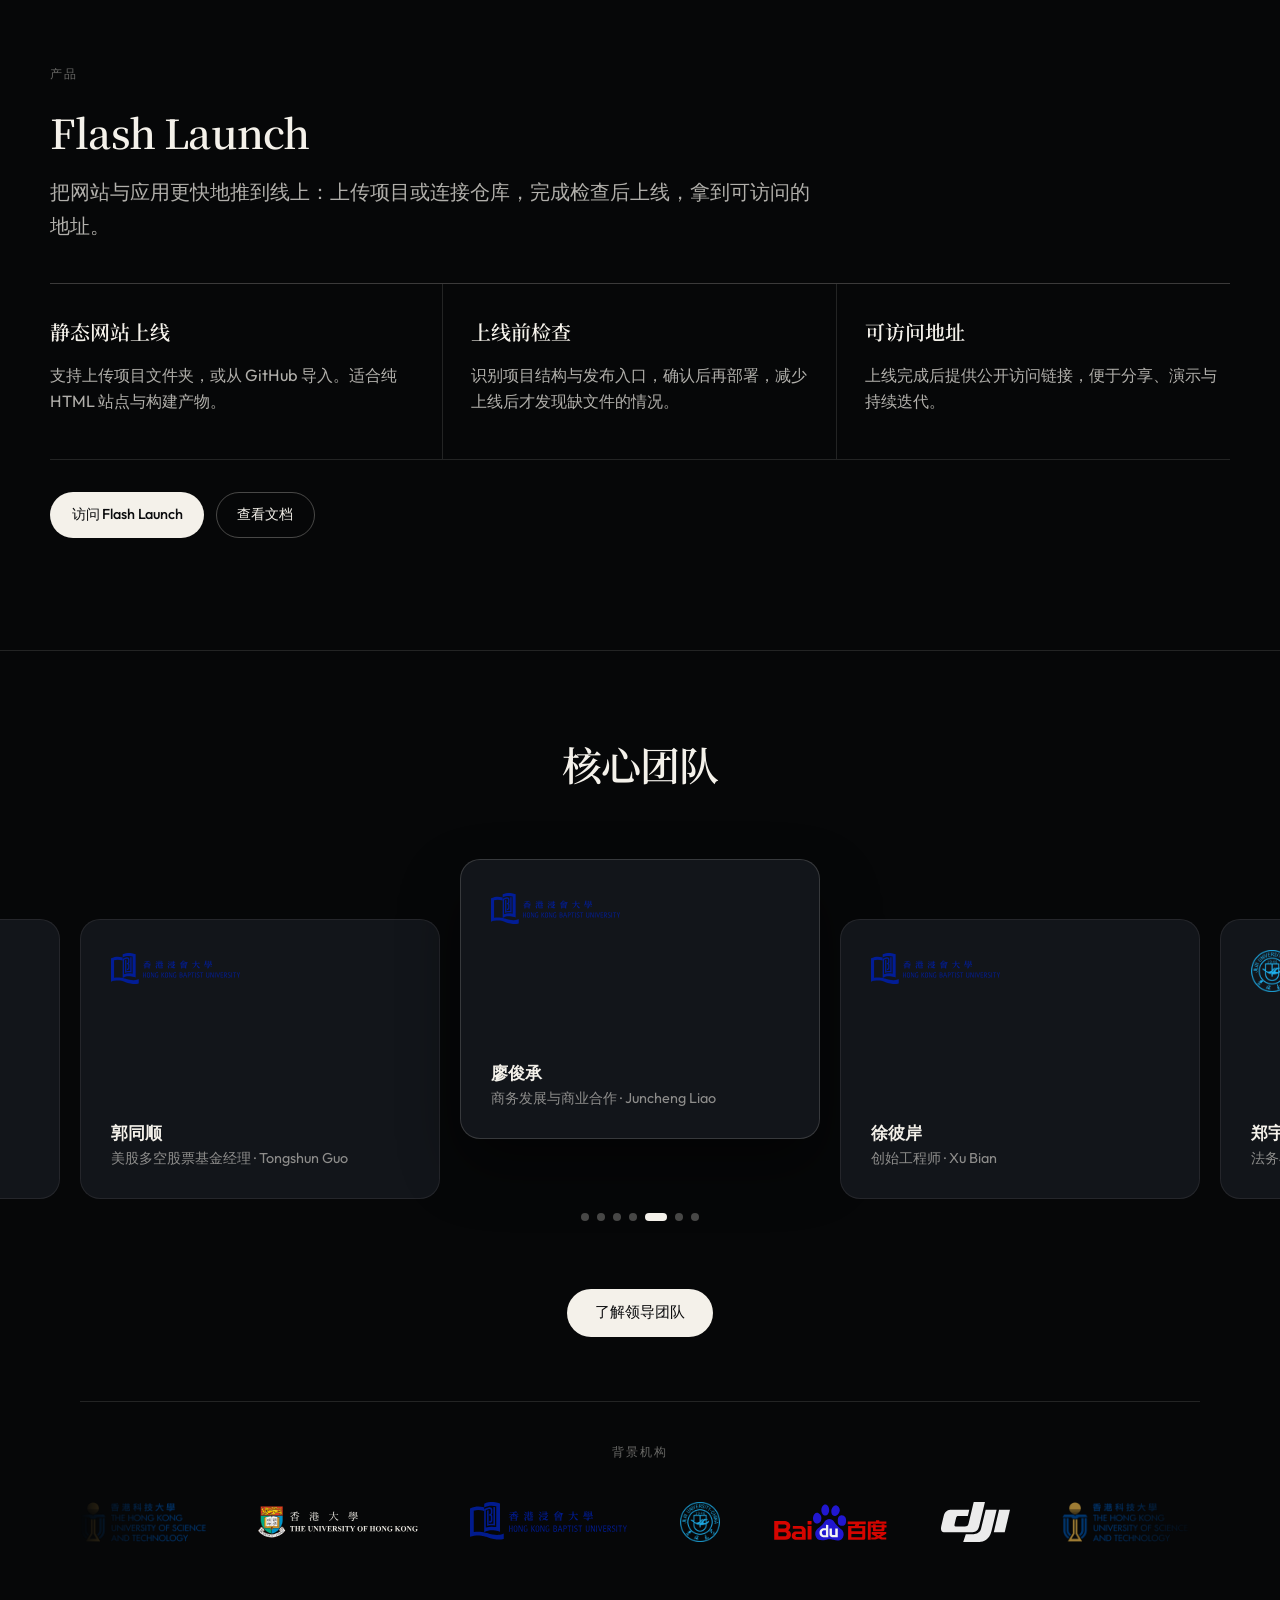
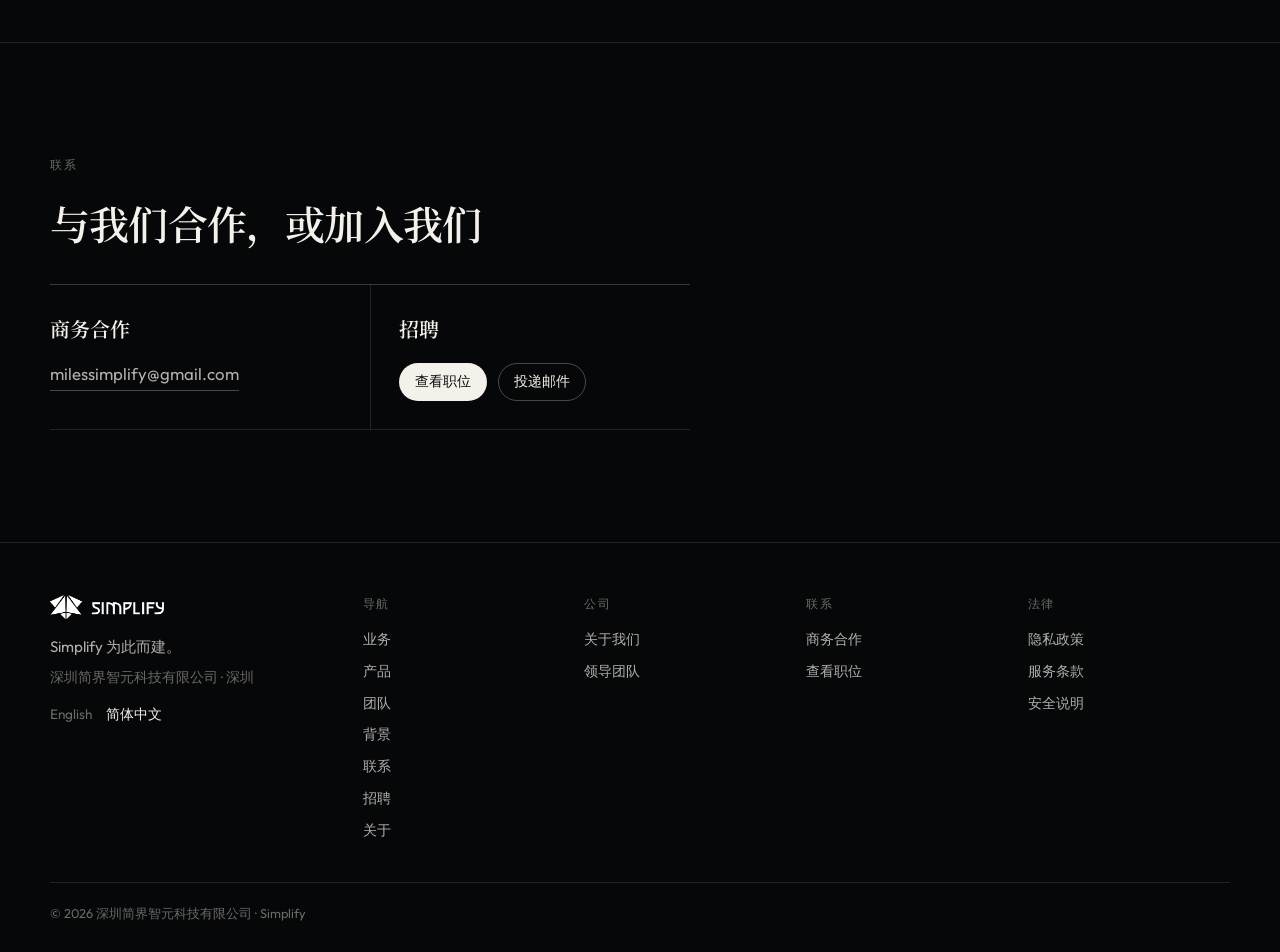
==== commit 8ec4aade: "Polish team, background, and business sections for review. Black team cards with per-person color lo" ====
--- a/index.html
+++ b/index.html
@@ -16,8 +16,8 @@
     <link rel="preconnect" href="https://fonts.googleapis.com">
     <link rel="preconnect" href="https://fonts.gstatic.com" crossorigin>
     <link href="https://fonts.googleapis.com/css2?family=Noto+Serif+SC:wght@500;600;700&family=Outfit:wght@400;500;600;700&display=swap" rel="stylesheet">
-    <link rel="stylesheet" href="css/site.css?v=bg-marquee-1row">
     <link rel="stylesheet" href="vendor/swiper/swiper-bundle.min.css">
+    <link rel="stylesheet" href="css/site.css?v=work-copy-v4">
   </head>
   <body>
     <header class="top" id="header" data-at-top="true">
@@ -73,22 +73,22 @@
       <section class="band band-work" id="work">
         <div class="shell" data-reveal>
           <p class="section-label">业务</p>
-          <h2 class="title work-title">我们在做的三件事</h2>
+          <h2 class="title work-title">业务方向</h2>
           <div class="work-rail">
             <article class="work-item">
               <span class="work-index">01</span>
-              <h3>云计算与基础设施</h3>
-              <p>支撑软件从开发到稳定运行。把环境、发布、运行与可见性收进同一套系统，减少临时拼装。</p>
+              <h3>云计算</h3>
+              <p>面向开发与发布，建设可直接使用的云基础设施能力：缩短从代码到线上服务的路径，降低运维负担。</p>
             </article>
             <article class="work-item">
               <span class="work-index">02</span>
-              <h3>应用产品</h3>
-              <p>面向真实使用场景的软件产品。以 Flash Launch 为代表，把上线与托管做成可直接使用的能力。</p>
+              <h3>AI 应用</h3>
+              <p>面向真实业务场景，开发可落地的 AI 应用：优先服务明确需求，形成可持续使用的产品能力。</p>
             </article>
             <article class="work-item">
               <span class="work-index">03</span>
-              <h3>量化与投研</h3>
-              <p>以研究驱动的投资与组合管理。服务内部决策与研究节奏，细节按正式渠道披露。</p>
+              <h3>量化金融</h3>
+              <p>面向投资研究与资产配置，以 AI 辅助决策：把复杂市场信息组织成可判断、可执行的依据。</p>
             </article>
           </div>
         </div>
@@ -120,165 +120,92 @@
         </div>
       </section>
 
-      <section class="sx-light-section" id="team">
+      <!-- LOCKED: #team + #background (核心团队 / 背景机构) — do not change layout, copy, logos, or marquee behavior -->
+      <section class="team-section" id="team">
         <div class="sx-light-inner">
           <div class="sx-heading-wrap">
-            <h2 class="sx-heading">核心团队的共同选择</h2>
+            <h2 class="sx-heading">核心团队</h2>
           </div>
           <div class="div-block-34">
             <div class="swiper team_swiper">
               <div class="swiper-wrapper team_swiper_w">
                 <div class="swiper-slide team_swiper_slide">
                   <div class="team_swiper_item">
-                    <div class="div-block-37">
-                      <img class="image-14 sx-logo-on-light" src="assets/simplify-logo-white.png" alt="" loading="lazy" width="120" height="40">
-                      <div class="div-block-38">
-                        <div class="div-block-35">
-                          <p class="paragraph-2">计算机科学家，连续创业者与量化基金经理。负责公司论点、技术、投研、产品与战略执行。</p>
-                        </div>
-                        <div class="div-block-36">
-                          <img class="image-15" src="assets/quote-sparkx.svg" alt="" width="40" height="32" loading="lazy">
-                        </div>
-                      </div>
-                    </div>
-                    <div class="div-block-39">
-                      <span class="image-16" aria-hidden="true">JC</span>
-                      <div class="div-block-40">
-                        <h3 class="heading-4">陈奕玮</h3>
-                        <div class="text-block-7">创始人兼 CEO · Jimmy Chen</div>
-                      </div>
-                    </div>
-                  </div>
-                </div>
-                <div class="swiper-slide team_swiper_slide">
-                  <div class="team_swiper_item">
-                    <div class="div-block-37">
-                      <img class="image-14" src="assets/logos/dji-dark.svg" alt="" loading="lazy" width="120" height="40">
-                      <div class="div-block-38">
-                        <div class="div-block-35">
-                          <p class="paragraph-2">连续创业者；曾任大疆研究员。负责 Simplify 技术架构与工程体系。</p>
-                        </div>
-                        <div class="div-block-36">
-                          <img class="image-15" src="assets/quote-sparkx.svg" alt="" width="40" height="32" loading="lazy">
-                        </div>
-                      </div>
-                    </div>
-                    <div class="div-block-39">
-                      <span class="image-16" aria-hidden="true">YT</span>
-                      <div class="div-block-40">
-                        <h3 class="heading-4">唐宇</h3>
-                        <div class="text-block-7">联合创始人兼 CTO · Yu Tang</div>
-                      </div>
-                    </div>
-                  </div>
-                </div>
-                <div class="swiper-slide team_swiper_slide">
-                  <div class="team_swiper_item">
-                    <div class="div-block-37">
-                      <img class="image-14" src="assets/logos/baidu.svg" alt="" loading="lazy" width="120" height="40">
-                      <div class="div-block-38">
-                        <div class="div-block-35">
-                          <p class="paragraph-2">香港科技大学硕士；前百度产品经理，有硬件创业经历。负责产品与增长。</p>
-                        </div>
-                        <div class="div-block-36">
-                          <img class="image-15" src="assets/quote-sparkx.svg" alt="" width="40" height="32" loading="lazy">
-                        </div>
-                      </div>
-                    </div>
-                    <div class="div-block-39">
-                      <span class="image-16" aria-hidden="true">DW</span>
-                      <div class="div-block-40">
-                        <h3 class="heading-4">王鼎文</h3>
-                        <div class="text-block-7">联合创始人兼 CPO · Dingwen Wang</div>
-                      </div>
-                    </div>
-                  </div>
-                </div>
-                <div class="swiper-slide team_swiper_slide">
-                  <div class="team_swiper_item">
-                    <div class="div-block-37">
-                      <img class="image-14 logo-darken" src="assets/logos/hkust-word.png" alt="" loading="lazy" width="120" height="40">
-                      <div class="div-block-38">
-                        <div class="div-block-35">
-                          <p class="paragraph-2">公开市场研究、交易与投资组合管理。在 Simplify 侧负责美股多空与组合相关决策。</p>
-                        </div>
-                        <div class="div-block-36">
-                          <img class="image-15" src="assets/quote-sparkx.svg" alt="" width="40" height="32" loading="lazy">
-                        </div>
-                      </div>
-                    </div>
-                    <div class="div-block-39">
-                      <span class="image-16" aria-hidden="true">TG</span>
-                      <div class="div-block-40">
-                        <h3 class="heading-4">郭同顺</h3>
-                        <div class="text-block-7">美股多空股票基金经理 · Tongshun Guo</div>
-                      </div>
-                    </div>
-                  </div>
-                </div>
-                <div class="swiper-slide team_swiper_slide">
-                  <div class="team_swiper_item">
-                    <div class="div-block-37">
-                      <img class="image-14 sx-logo-on-light" src="assets/simplify-logo-white.png" alt="" loading="lazy" width="120" height="40">
-                      <div class="div-block-38">
-                        <div class="div-block-35">
-                          <p class="paragraph-2">业务拓展、商务与伙伴关系，对接外部资源与机构沟通。</p>
-                        </div>
-                        <div class="div-block-36">
-                          <img class="image-15" src="assets/quote-sparkx.svg" alt="" width="40" height="32" loading="lazy">
-                        </div>
-                      </div>
-                    </div>
-                    <div class="div-block-39">
-                      <span class="image-16" aria-hidden="true">JL</span>
-                      <div class="div-block-40">
-                        <h3 class="heading-4">廖俊承</h3>
-                        <div class="text-block-7">商务发展与商业合作 · Juncheng Liao</div>
-                      </div>
-                    </div>
-                  </div>
-                </div>
-                <div class="swiper-slide team_swiper_slide">
-                  <div class="team_swiper_item">
-                    <div class="div-block-37">
-                      <img class="image-14" src="assets/logos/hkust-symbol.svg" alt="" loading="lazy" width="120" height="40">
-                      <div class="div-block-38">
-                        <div class="div-block-35">
-                          <p class="paragraph-2">工程交付与产品实现，把方案推进到可运行的状态。</p>
-                        </div>
-                        <div class="div-block-36">
-                          <img class="image-15" src="assets/quote-sparkx.svg" alt="" width="40" height="32" loading="lazy">
-                        </div>
-                      </div>
-                    </div>
-                    <div class="div-block-39">
-                      <span class="image-16" aria-hidden="true">XB</span>
-                      <div class="div-block-40">
-                        <h3 class="heading-4">徐彼岸</h3>
-                        <div class="text-block-7">创始工程师 · Xu Bian</div>
-                      </div>
-                    </div>
-                  </div>
-                </div>
-                <div class="swiper-slide team_swiper_slide">
-                  <div class="team_swiper_item">
-                    <div class="div-block-37">
-                      <img class="image-14" src="assets/logos/jlu.png" alt="" loading="lazy" width="120" height="40">
-                      <div class="div-block-38">
-                        <div class="div-block-35">
-                          <p class="paragraph-2">吉林大学公共管理与法学双学位；香港科技大学硕士。负责法务与运营。</p>
-                        </div>
-                        <div class="div-block-36">
-                          <img class="image-15" src="assets/quote-sparkx.svg" alt="" width="40" height="32" loading="lazy">
-                        </div>
-                      </div>
-                    </div>
-                    <div class="div-block-39">
-                      <span class="image-16" aria-hidden="true">YZ</span>
-                      <div class="div-block-40">
-                        <h3 class="heading-4">郑宇琛</h3>
-                        <div class="text-block-7">法务与运营 · Yuchen Zheng</div>
-                      </div>
+                    <div class="team-logos">
+                        <img class="image-14" src="assets/logos/hkbu.svg" alt="香港浸会大学" loading="lazy" width="120" height="40">
+                    </div>
+                    <div class="team-meta">
+                      <h3 class="heading-4">陈奕玮</h3>
+                      <div class="text-block-7">创始人兼 CEO · Jimmy Chen</div>
+                    </div>
+                  </div>
+                </div>
+                <div class="swiper-slide team_swiper_slide">
+                  <div class="team_swiper_item">
+                    <div class="team-logos">
+                        <img class="image-14" src="assets/logos/hku.svg" alt="香港大学" loading="lazy" width="120" height="40">
+                        <img class="image-14" src="assets/logos/dji-white.svg" alt="大疆" loading="lazy" width="100" height="40">
+                    </div>
+                    <div class="team-meta">
+                      <h3 class="heading-4">唐宇</h3>
+                      <div class="text-block-7">联合创始人兼 CTO · Yu Tang</div>
+                    </div>
+                  </div>
+                </div>
+                <div class="swiper-slide team_swiper_slide">
+                  <div class="team_swiper_item">
+                    <div class="team-logos">
+                        <img class="image-14" src="assets/logos/hkust-word.png" alt="香港科技大学" loading="lazy" width="120" height="40">
+                        <img class="image-14" src="assets/logos/baidu.svg" alt="百度" loading="lazy" width="100" height="40">
+                    </div>
+                    <div class="team-meta">
+                      <h3 class="heading-4">王鼎文</h3>
+                      <div class="text-block-7">联合创始人兼 CPO · Dingwen Wang</div>
+                    </div>
+                  </div>
+                </div>
+                <div class="swiper-slide team_swiper_slide">
+                  <div class="team_swiper_item">
+                    <div class="team-logos">
+                        <img class="image-14" src="assets/logos/hkbu.svg" alt="香港浸会大学" loading="lazy" width="120" height="40">
+                    </div>
+                    <div class="team-meta">
+                      <h3 class="heading-4">郭同顺</h3>
+                      <div class="text-block-7">美股多空股票基金经理 · Tongshun Guo</div>
+                    </div>
+                  </div>
+                </div>
+                <div class="swiper-slide team_swiper_slide">
+                  <div class="team_swiper_item">
+                    <div class="team-logos">
+                        <img class="image-14" src="assets/logos/hkbu.svg" alt="香港浸会大学" loading="lazy" width="120" height="40">
+                    </div>
+                    <div class="team-meta">
+                      <h3 class="heading-4">廖俊承</h3>
+                      <div class="text-block-7">商务发展与商业合作 · Juncheng Liao</div>
+                    </div>
+                  </div>
+                </div>
+                <div class="swiper-slide team_swiper_slide">
+                  <div class="team_swiper_item">
+                    <div class="team-logos">
+                        <img class="image-14" src="assets/logos/hkbu.svg" alt="香港浸会大学" loading="lazy" width="120" height="40">
+                    </div>
+                    <div class="team-meta">
+                      <h3 class="heading-4">徐彼岸</h3>
+                      <div class="text-block-7">创始工程师 · Xu Bian</div>
+                    </div>
+                  </div>
+                </div>
+                <div class="swiper-slide team_swiper_slide">
+                  <div class="team_swiper_item">
+                    <div class="team-logos">
+                        <img class="image-14" src="assets/logos/jlu.png" alt="吉林大学" loading="lazy" width="100" height="40">
+                        <img class="image-14" src="assets/logos/hkust-word.png" alt="香港科技大学" loading="lazy" width="120" height="40">
+                    </div>
+                    <div class="team-meta">
+                      <h3 class="heading-4">郑宇琛</h3>
+                      <div class="text-block-7">法务与运营 · Yuchen Zheng</div>
                     </div>
                   </div>
                 </div>
@@ -293,18 +220,18 @@
             <div class="logos-marquee" aria-label="团队背景相关机构滚动展示">
               <div class="marquee-row">
                 <div class="marquee-track marquee-ltr">
-                  <img class="bg-logo logo-darken" src="assets/logos/hkust-word.png" alt="香港科技大学" width="160" height="48" loading="eager">
+                  <img class="bg-logo" src="assets/logos/hkust-word.png" alt="香港科技大学" width="160" height="48" loading="eager">
                   <img class="bg-logo" src="assets/logos/hku.svg" alt="香港大学" width="160" height="48" loading="eager">
                   <img class="bg-logo" src="assets/logos/hkbu.svg" alt="香港浸会大学" width="160" height="48" loading="eager">
                   <img class="bg-logo" src="assets/logos/jlu.png" alt="吉林大学" width="120" height="48" loading="eager">
                   <img class="bg-logo" src="assets/logos/baidu.svg" alt="百度" width="140" height="48" loading="eager">
-                  <img class="bg-logo" src="assets/logos/dji-dark.svg" alt="大疆" width="120" height="48" loading="eager">
-                  <img class="bg-logo logo-darken" src="assets/logos/hkust-word.png" alt="" width="160" height="48" loading="eager" aria-hidden="true">
+                  <img class="bg-logo" src="assets/logos/dji-white.svg" alt="大疆" width="120" height="48" loading="eager">
+                  <img class="bg-logo" src="assets/logos/hkust-word.png" alt="" width="160" height="48" loading="eager" aria-hidden="true">
                   <img class="bg-logo" src="assets/logos/hku.svg" alt="" width="160" height="48" loading="eager" aria-hidden="true">
                   <img class="bg-logo" src="assets/logos/hkbu.svg" alt="" width="160" height="48" loading="eager" aria-hidden="true">
                   <img class="bg-logo" src="assets/logos/jlu.png" alt="" width="120" height="48" loading="eager" aria-hidden="true">
                   <img class="bg-logo" src="assets/logos/baidu.svg" alt="" width="140" height="48" loading="eager" aria-hidden="true">
-                  <img class="bg-logo" src="assets/logos/dji-dark.svg" alt="" width="120" height="48" loading="eager" aria-hidden="true">
+                  <img class="bg-logo" src="assets/logos/dji-white.svg" alt="" width="120" height="48" loading="eager" aria-hidden="true">
                 </div>
               </div>
             </div>
@@ -377,6 +304,6 @@
     </footer>
 
     <script src="vendor/swiper/swiper-bundle.min.js"></script>
-    <script src="js/site.js?v=content-v1"></script>
+    <script src="js/site.js?v=team-anim-restore-v1"></script>
   </body>
 </html>
--- a/css/site.css
+++ b/css/site.css
@@ -28,6 +28,8 @@
 
 html {
   scroll-behavior: smooth;
+  /* Keep just under the fixed nav; extra offset left previous CTAs peeking through the bar */
+  scroll-padding-top: var(--nav);
 }
 
 body {
@@ -128,6 +130,7 @@
 }
 
 .top[data-at-top="false"] .top-shell {
+  background: rgba(6, 7, 8, 0.92);
   backdrop-filter: blur(16px);
   -webkit-backdrop-filter: blur(16px);
   box-shadow: 0 16px 48px rgba(0, 0, 0, 0.45);
@@ -696,14 +699,17 @@
 }
 
 /* ═══════════════════════════════════════════════════════════
-   SparkX effect — light panel (team + logo marquee)
+   LOCKED: team + background org marquee
+   Do not change card animation, member logos, or marquee track.
    ═══════════════════════════════════════════════════════════ */
 
+.team-section,
 .sx-light-section {
-  background: #ffffff;
-  color: #111;
+  background: #060708;
+  color: var(--ink);
   overflow: visible;
-  padding: clamp(4rem, 8vw, 6.5rem) 0 clamp(3.5rem, 7vw, 5.5rem);
+  padding: clamp(3.5rem, 7vw, 5.5rem) 0;
+  border-top: 1px solid var(--line);
 }
 
 .sx-light-inner {
@@ -723,7 +729,7 @@
   font-weight: 600;
   letter-spacing: -0.03em;
   line-height: 1.25;
-  color: #111;
+  color: var(--ink);
 }
 
 .div-block-34 {
@@ -736,9 +742,9 @@
   gap: 24px;
 }
 
-.team_swiper {
-  width: 100%;
-  overflow: visible;
+.swiper.team_swiper {
+  width: 100%;
+  overflow: visible !important;
   padding: 70px 0 36px;
 }
 
@@ -757,115 +763,66 @@
   display: flex;
   flex-direction: column;
   justify-content: space-between;
-  gap: 40px;
+  gap: 1.5rem;
   width: 100%;
   height: 100%;
-  min-height: 500px;
+  min-height: 280px;
   padding: 30px;
   border-radius: 20px;
-  background-color: #f5f5f5;
+  background-color: #12151a;
+  border: 1px solid rgba(244, 241, 234, 0.08);
   box-sizing: border-box;
   transition:
     transform 0.8s cubic-bezier(0.25, 0.46, 0.45, 0.94),
-    box-shadow 0.35s ease;
-}
-
-.team_swiper .swiper-slide-active .team_swiper_item {
+    box-shadow 0.35s ease,
+    border-color 0.35s ease;
+}
+
+.swiper.team_swiper .swiper-slide-active .team_swiper_item {
   transform: translateY(-60px);
-  box-shadow: 0 28px 60px rgba(0, 0, 0, 0.12);
-}
-
-.div-block-37 {
-  display: flex;
-  flex-direction: column;
-  align-items: flex-start;
-  justify-content: flex-start;
-  gap: 24px;
-  width: 100%;
-  flex: 1;
+  border-color: rgba(244, 241, 234, 0.16);
+  box-shadow: 0 28px 60px rgba(0, 0, 0, 0.45);
+}
+
+.team-logos {
+  display: flex;
+  flex-wrap: wrap;
+  align-items: center;
+  gap: 0.85rem 1.15rem;
+  width: fit-content;
+  max-width: 100%;
+  min-height: 40px;
+  padding: 0;
+  background: transparent;
 }
 
 .image-14 {
-  width: 120px;
+  width: auto;
+  max-width: 130px;
   height: auto;
-  max-height: 48px;
+  max-height: 42px;
   object-fit: contain;
   object-position: left center;
-}
-
-.image-14.sx-logo-on-light,
-.image-14.logo-darken {
-  filter: brightness(0);
-  opacity: 0.88;
-}
-
-.div-block-38 {
-  display: flex;
-  flex-direction: column;
-  width: 100%;
-  flex: 1;
-}
-
-.div-block-35 {
-  flex: 1;
-}
-
-.paragraph-2 {
-  margin: 0;
-  color: #787f84;
-  font-size: 14px;
-  line-height: 1.8;
-}
-
-.div-block-36 {
-  display: flex;
-  justify-content: flex-end;
-  margin-top: 16px;
-}
-
-.image-15 {
-  width: 40px;
-  height: auto;
-}
-
-.div-block-39 {
-  display: flex;
-  align-items: center;
-  justify-content: flex-start;
-  gap: 15px;
-  width: 100%;
-}
-
-.image-16 {
-  width: 50px;
-  height: 50px;
-  border-radius: 50%;
-  display: grid;
-  place-items: center;
-  flex-shrink: 0;
-  font-size: 0.8rem;
-  font-weight: 700;
-  letter-spacing: -0.02em;
-  color: #fff;
-  background: linear-gradient(145deg, #1c2430, #0a0d12);
-}
-
-.div-block-40 {
+  filter: none;
+  opacity: 1;
+}
+
+.team-meta {
   min-width: 0;
 }
 
 .heading-4 {
   margin: 0;
-  color: #111;
-  font-size: 16px;
+  color: var(--ink);
+  font-size: 1.05rem;
   font-weight: 700;
   line-height: 1.4;
 }
 
 .text-block-7 {
-  margin-top: 2px;
-  font-size: 14px;
-  color: #555;
+  margin-top: 0.2rem;
+  font-size: 0.9rem;
+  color: rgba(244, 241, 234, 0.55);
   line-height: 1.4;
 }
 
@@ -878,12 +835,12 @@
 .team_s_p .swiper-pagination-bullet {
   width: 8px;
   height: 8px;
-  background: #c9cdd2;
+  background: rgba(244, 241, 234, 0.28);
   opacity: 1;
 }
 
 .team_s_p .swiper-pagination-bullet-active {
-  background: #111;
+  background: var(--ink);
   width: 22px;
   border-radius: 999px;
 }
@@ -895,22 +852,22 @@
   min-height: 48px;
   padding: 0 1.75rem;
   border-radius: 999px;
-  background: #111;
-  color: #fff !important;
+  background: var(--cta);
+  color: var(--cta-ink) !important;
   font-size: 0.95rem;
   font-weight: 500;
   transition: background 0.2s ease, transform 0.15s ease;
 }
 
 .sx-case-btn:hover {
-  background: #2a313c;
+  background: #fff;
 }
 
 .bg-orgs {
   width: 100%;
   margin-top: 4rem;
   padding-top: 2.5rem;
-  border-top: 1px solid rgba(0, 0, 0, 0.08);
+  border-top: 1px solid var(--line);
 }
 
 .sx-bg-label {
@@ -919,7 +876,7 @@
   font-size: 0.78rem;
   letter-spacing: 0.16em;
   text-transform: uppercase;
-  color: #8a9199;
+  color: var(--ink-3);
 }
 
 .logos-marquee {
@@ -937,14 +894,14 @@
 .marquee-track {
   display: flex;
   align-items: center;
-  gap: 3.75rem;
+  gap: 3.25rem;
   width: max-content;
   height: 100%;
   will-change: transform;
 }
 
 .marquee-ltr {
-  animation: marquee-ltr 36s linear infinite;
+  animation: marquee-ltr 28s linear infinite;
 }
 
 @keyframes marquee-ltr {
@@ -956,23 +913,34 @@
   }
 }
 
+/* Keep logo strip moving even when OS “reduce motion” is on —
+   this is a continuous brand marquee, not a one-shot UI transition. */
+@media (prefers-reduced-motion: reduce) {
+  .marquee-ltr {
+    animation: marquee-ltr 40s linear infinite;
+  }
+}
+
 .bg-logo {
   flex: none;
   width: auto;
-  max-width: 170px;
-  height: 44px;
+  max-width: 160px;
+  height: 40px;
   object-fit: contain;
-  opacity: 0.88;
-  transition: opacity 0.2s ease;
-}
-
-.bg-logo:hover {
-  opacity: 1;
-}
-
-.bg-logo.logo-darken {
-  filter: brightness(0);
-  opacity: 0.82;
+  filter: none;
+  opacity: 0.95;
+}
+
+/* Dark mono wordmarks that need a light render on black */
+.bg-logo[src*="dji-white"],
+.image-14[src*="dji-white"] {
+  opacity: 0.92;
+}
+
+/* Navy HKBU mark: lift slightly so it reads on black */
+.bg-logo[src*="hkbu"],
+.image-14[src*="hkbu"] {
+  filter: brightness(1.55) saturate(1.05);
 }
 
 .logos-marquee:hover .marquee-track {
@@ -1082,17 +1050,17 @@
 }
 
 @media (max-width: 768px) {
-  .team_swiper {
-    padding-top: 40px;
+  .swiper.team_swiper {
+    padding: 40px 0 28px;
   }
 
   .team_swiper_item {
-    min-height: 420px;
+    min-height: 240px;
     padding: 22px;
-    gap: 28px;
-  }
-
-  .team_swiper .swiper-slide-active .team_swiper_item {
+    gap: 1.25rem;
+  }
+
+  .swiper.team_swiper .swiper-slide-active .team_swiper_item {
     transform: translateY(-28px);
   }
 
@@ -1101,8 +1069,8 @@
   }
 
   .bg-logo {
-    height: 36px;
-    max-width: 140px;
+    height: 32px;
+    max-width: 130px;
   }
 
   .marquee-track {
@@ -1124,8 +1092,4 @@
   .hero-video {
     display: none;
   }
-
-  .marquee-ltr {
-    animation: none;
-  }
-}
+}
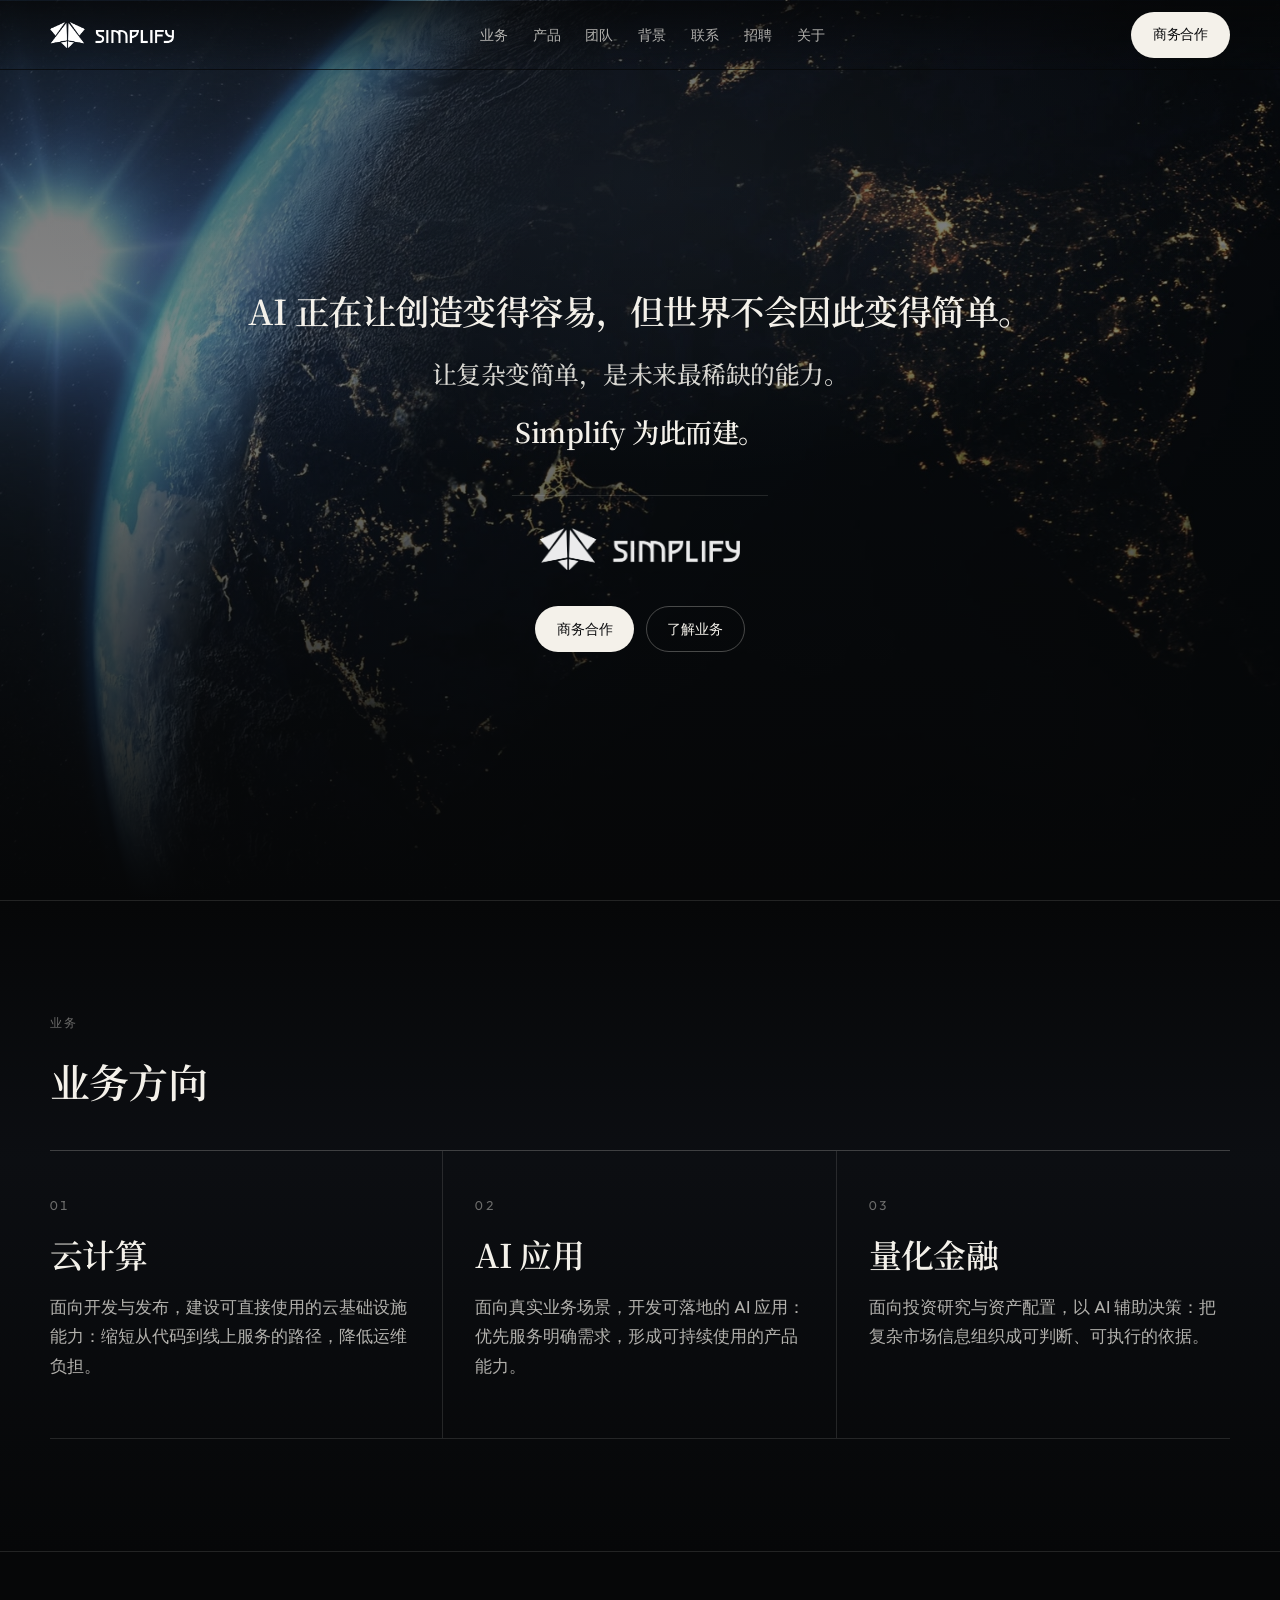
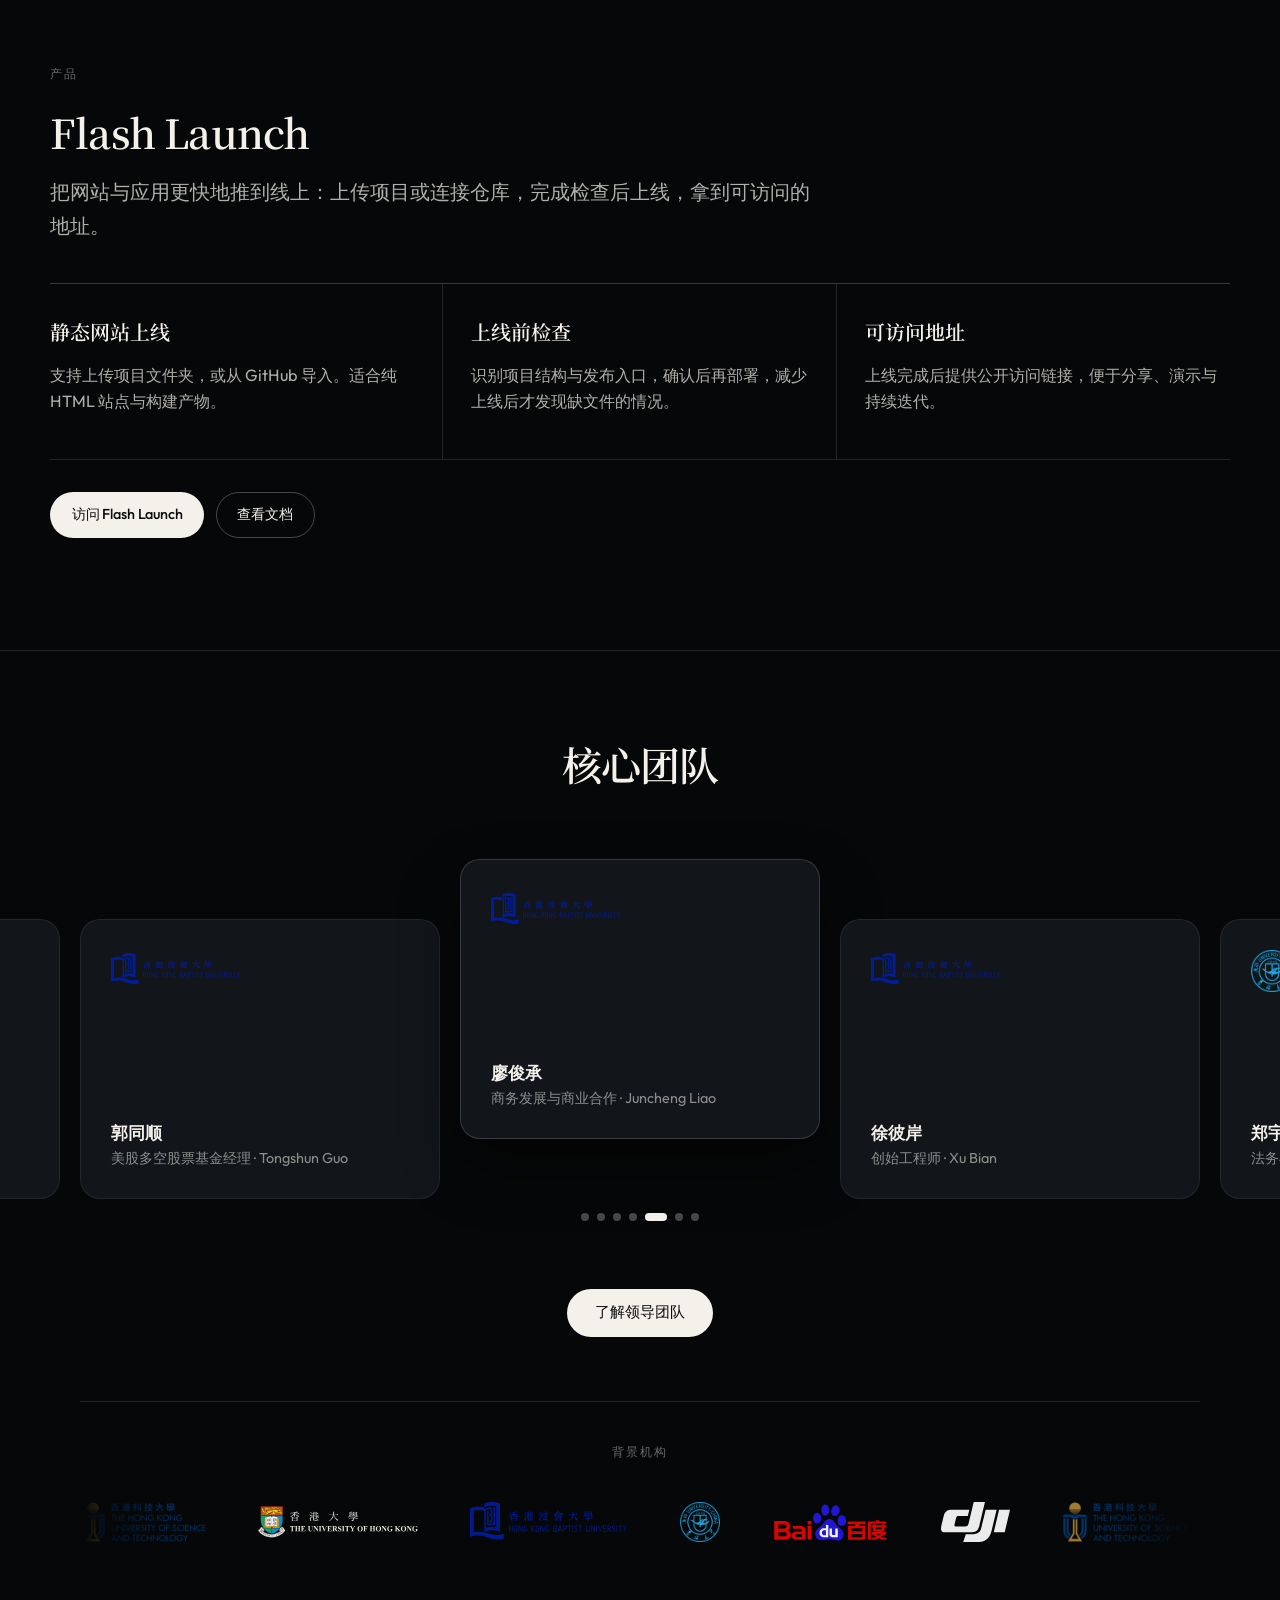
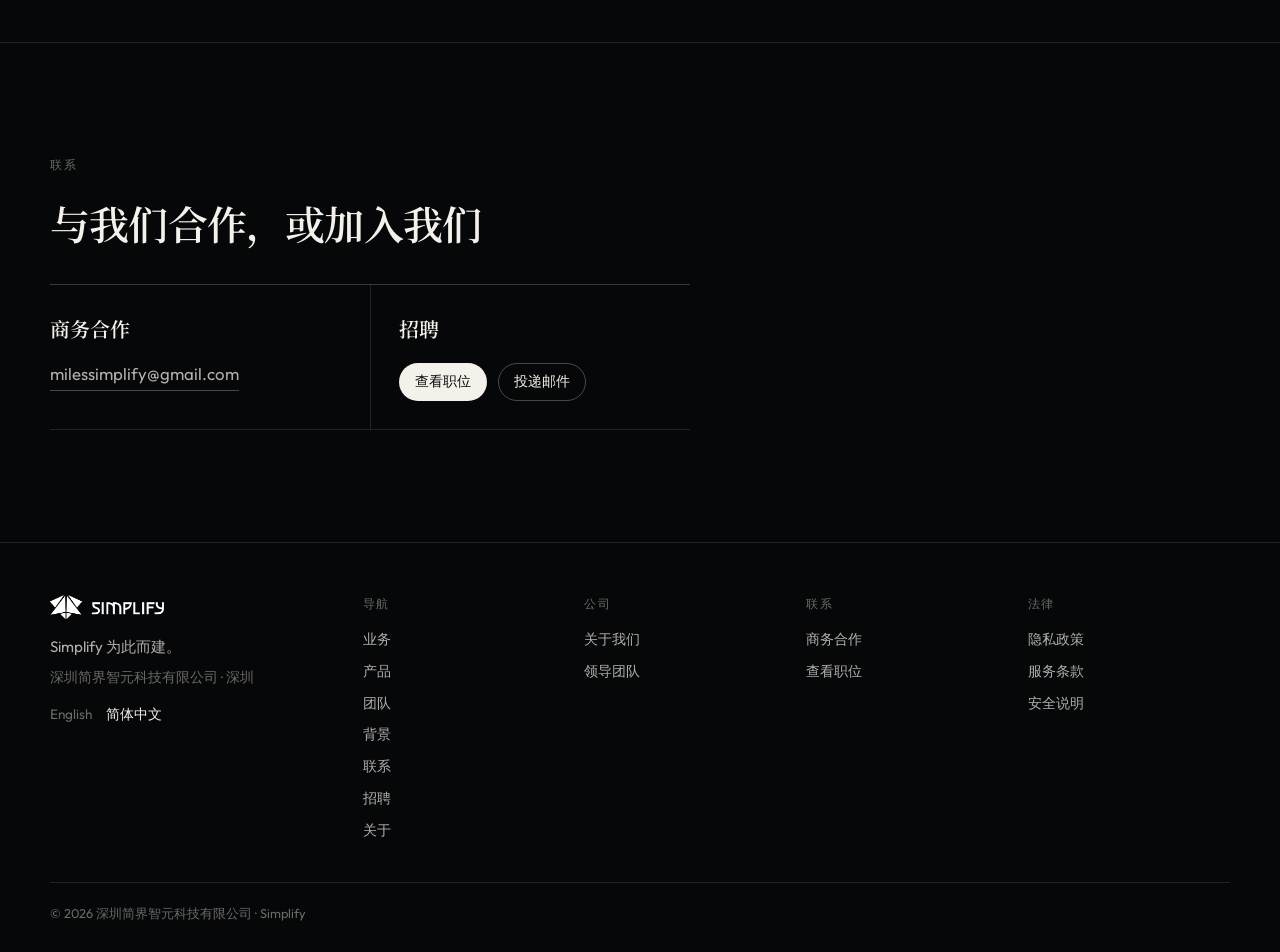
==== commit df79daea: "Keep team auto-scroll in sync on Chinese and English pages. Strengthen shared Swiper autoplay so bot" ====
--- a/index.html
+++ b/index.html
@@ -7,6 +7,8 @@
     <meta name="description" content="AI 正在让创造变得容易，但世界不会因此变得简单。让复杂变简单，是未来最稀缺的能力。Simplify 为此而建。">
     <meta name="theme-color" content="#060708">
     <link rel="canonical" href="https://add-miles.github.io/simplify-brand-site/">
+    <link rel="alternate" hreflang="zh-CN" href="https://add-miles.github.io/simplify-brand-site/">
+    <link rel="alternate" hreflang="en" href="https://add-miles.github.io/simplify-brand-site/en/">
     <meta property="og:type" content="website">
     <meta property="og:site_name" content="Simplify">
     <meta property="og:title" content="Simplify · 深圳简界智元科技有限公司">
@@ -17,7 +19,7 @@
     <link rel="preconnect" href="https://fonts.gstatic.com" crossorigin>
     <link href="https://fonts.googleapis.com/css2?family=Noto+Serif+SC:wght@500;600;700&family=Outfit:wght@400;500;600;700&display=swap" rel="stylesheet">
     <link rel="stylesheet" href="vendor/swiper/swiper-bundle.min.css">
-    <link rel="stylesheet" href="css/site.css?v=work-copy-v4">
+    <link rel="stylesheet" href="css/site.css?v=team-scroll-sync-v1">
   </head>
   <body>
     <header class="top" id="header" data-at-top="true">
@@ -267,7 +269,7 @@
           <p class="foot-tag">Simplify 为此而建。</p>
           <p class="foot-entity">深圳简界智元科技有限公司 · 深圳</p>
           <div class="lang">
-            <a href="https://simplify-net.com/" lang="en">English</a>
+            <a href="./en/" lang="en">English</a>
             <a href="./" lang="zh-CN" aria-current="true">简体中文</a>
           </div>
         </div>
@@ -304,6 +306,6 @@
     </footer>
 
     <script src="vendor/swiper/swiper-bundle.min.js"></script>
-    <script src="js/site.js?v=team-anim-restore-v1"></script>
+    <script src="js/site.js?v=team-scroll-sync-v1"></script>
   </body>
 </html>
--- a/css/site.css
+++ b/css/site.css
@@ -384,9 +384,18 @@
   max-width: 28rem;
 }
 
+/* English hero line 2 is longer characters-wise; don't force a short measure box */
+html[lang="en"] .thesis-belief {
+  max-width: min(100%, 42rem);
+}
+
 @media (min-width: 900px) {
   .thesis-belief {
     white-space: nowrap;
+  }
+
+  html[lang="en"] .thesis-belief {
+    max-width: none;
   }
 }
 
